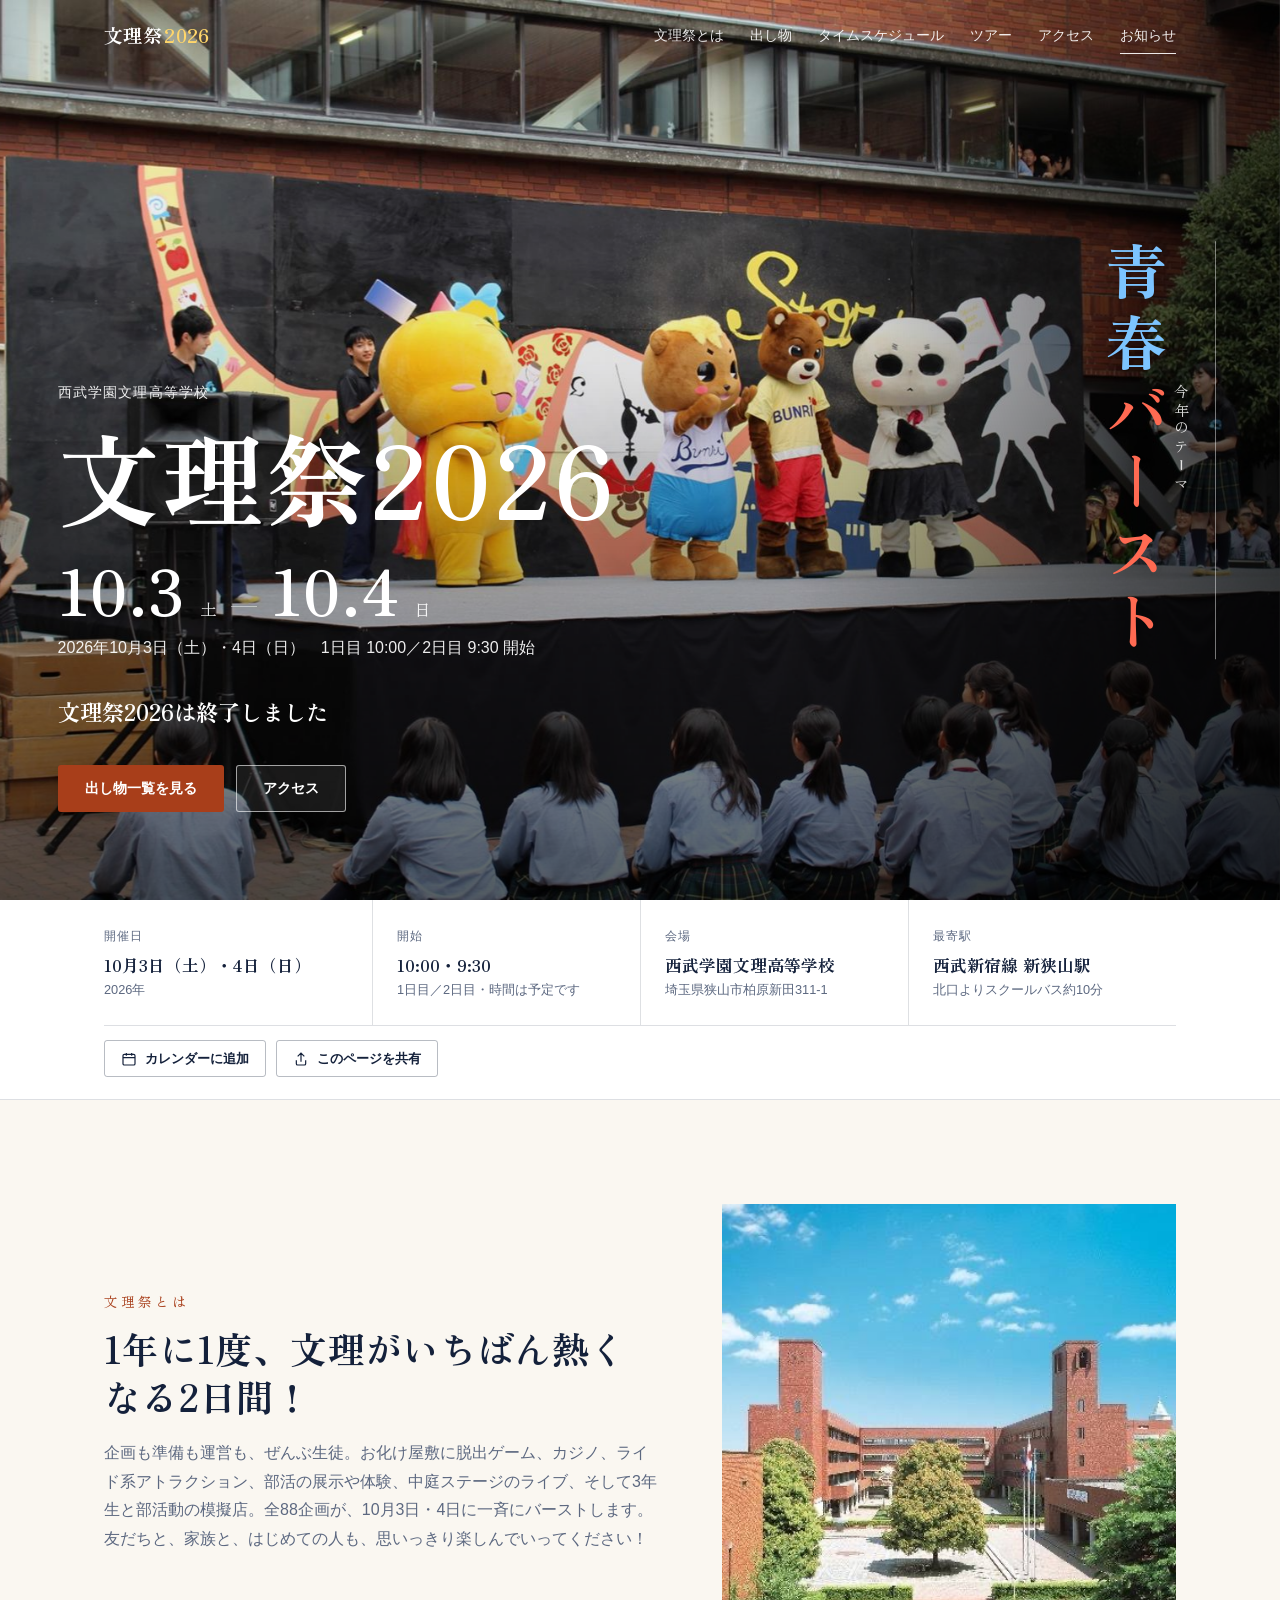
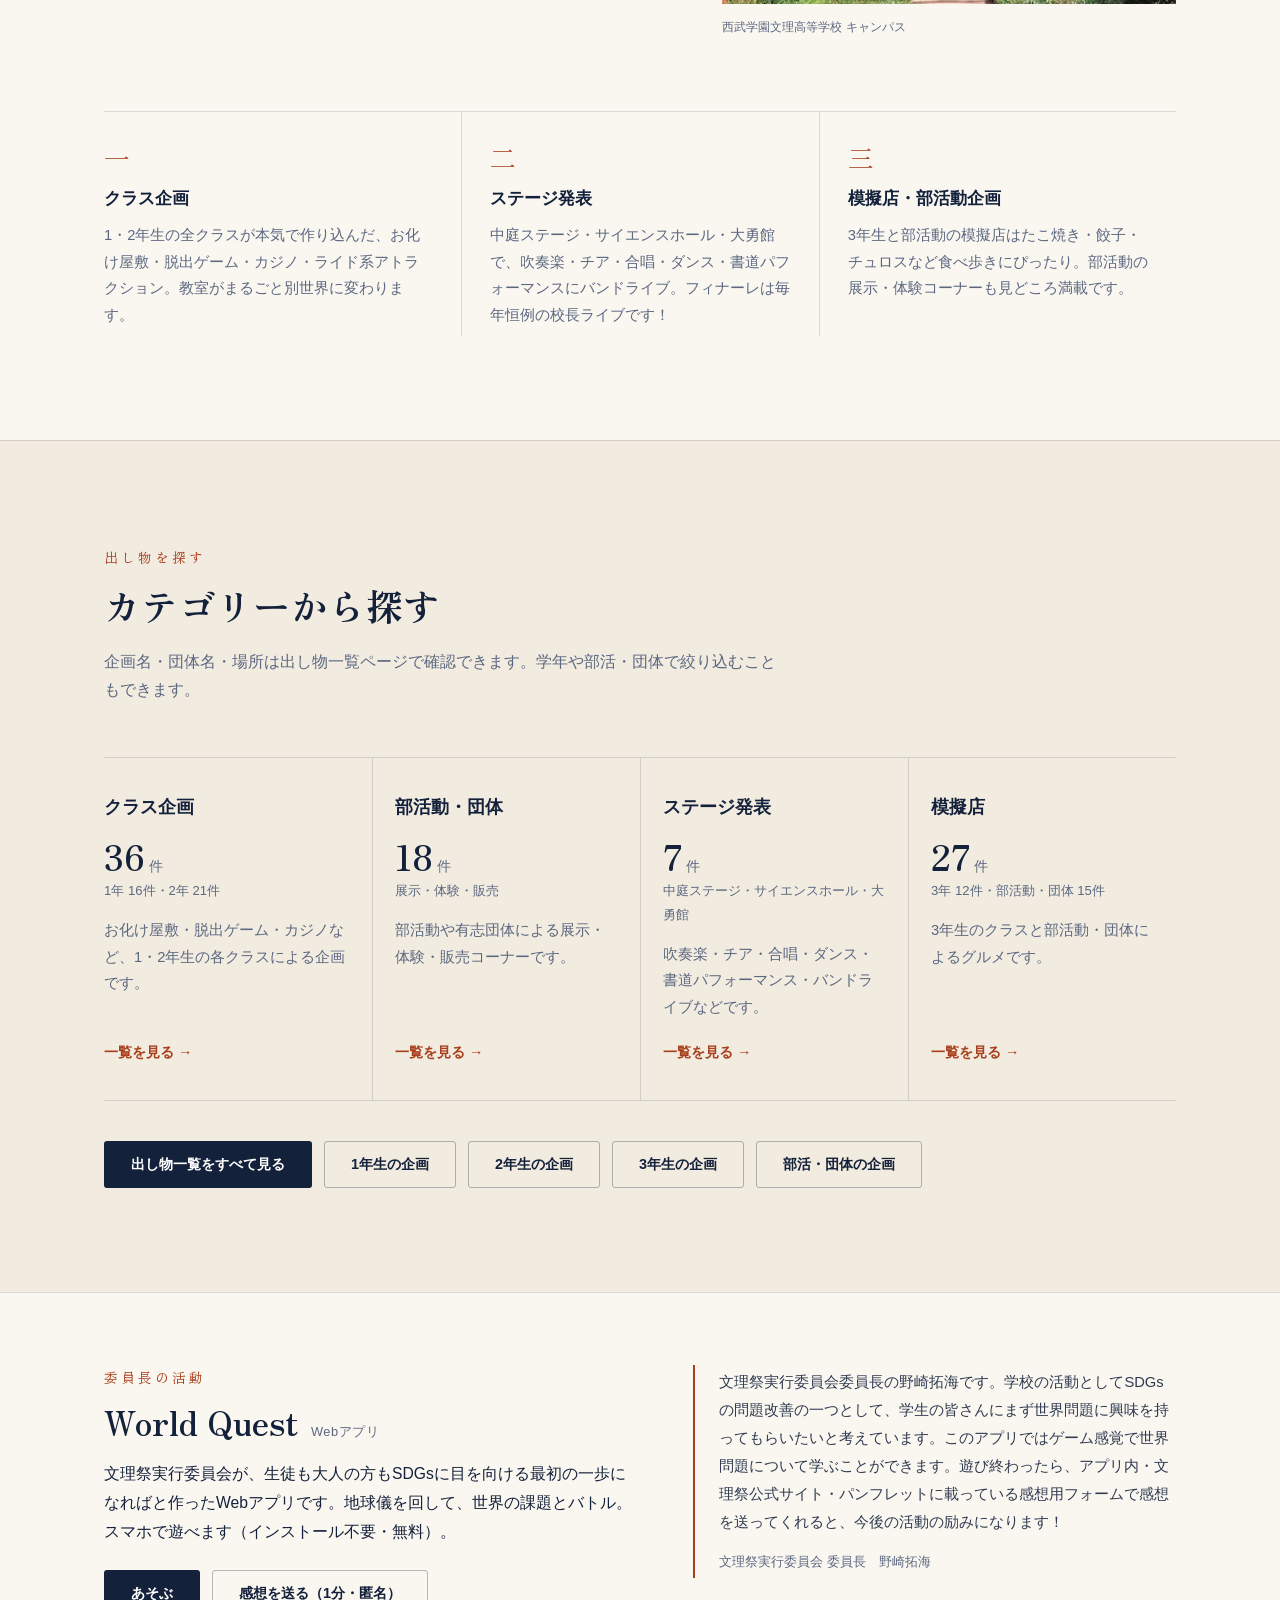
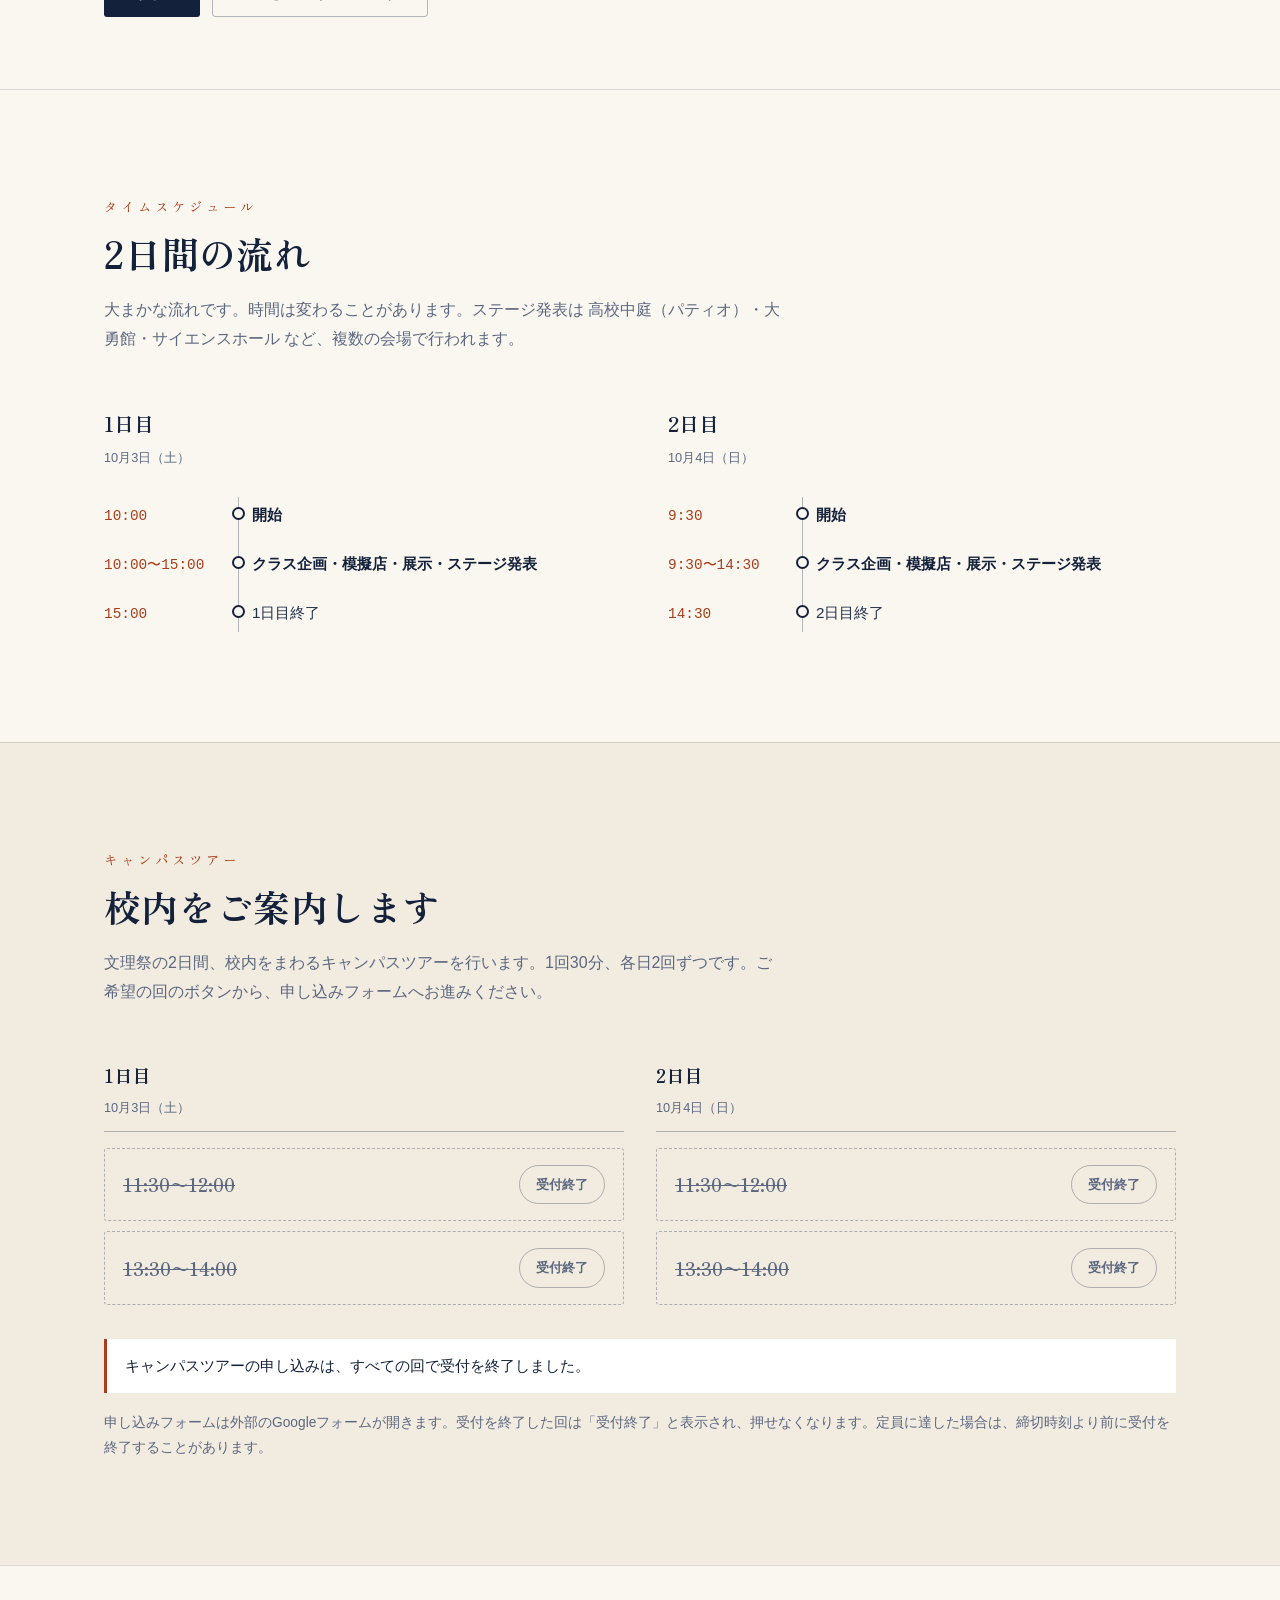
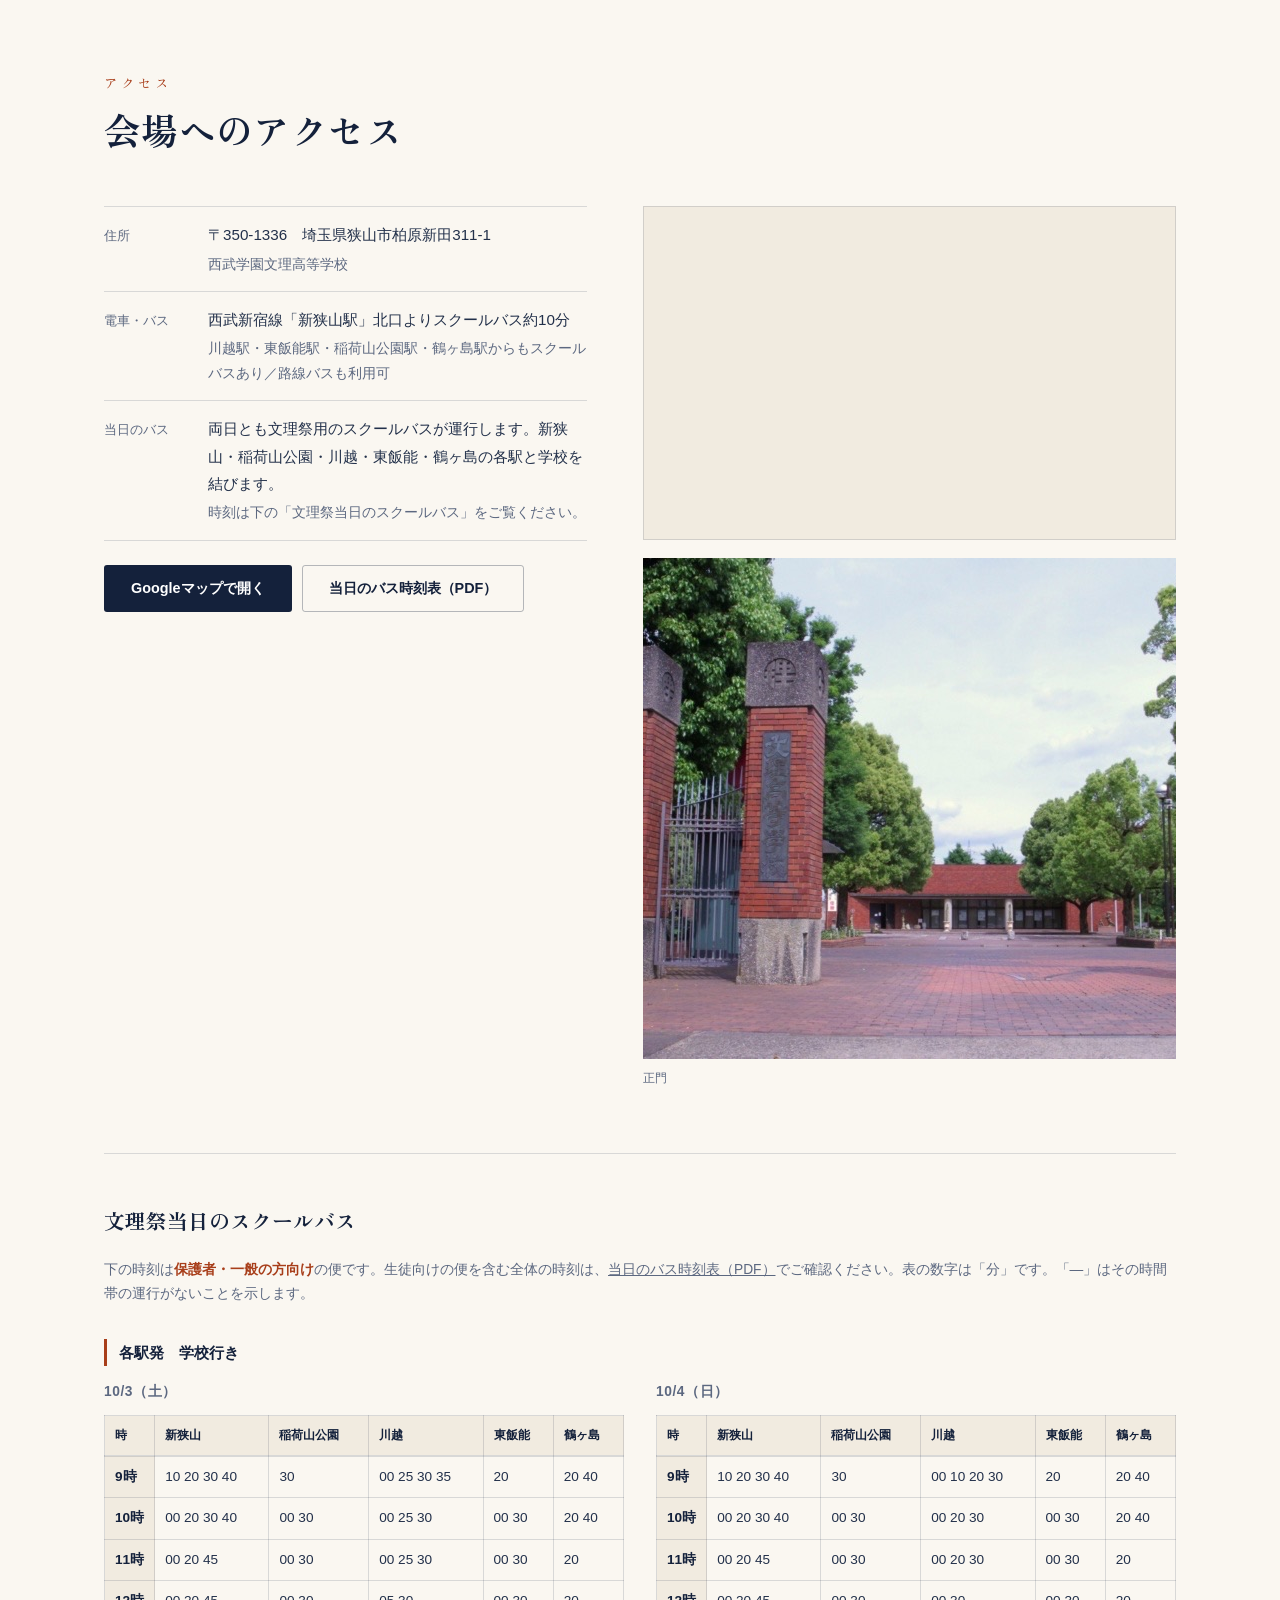
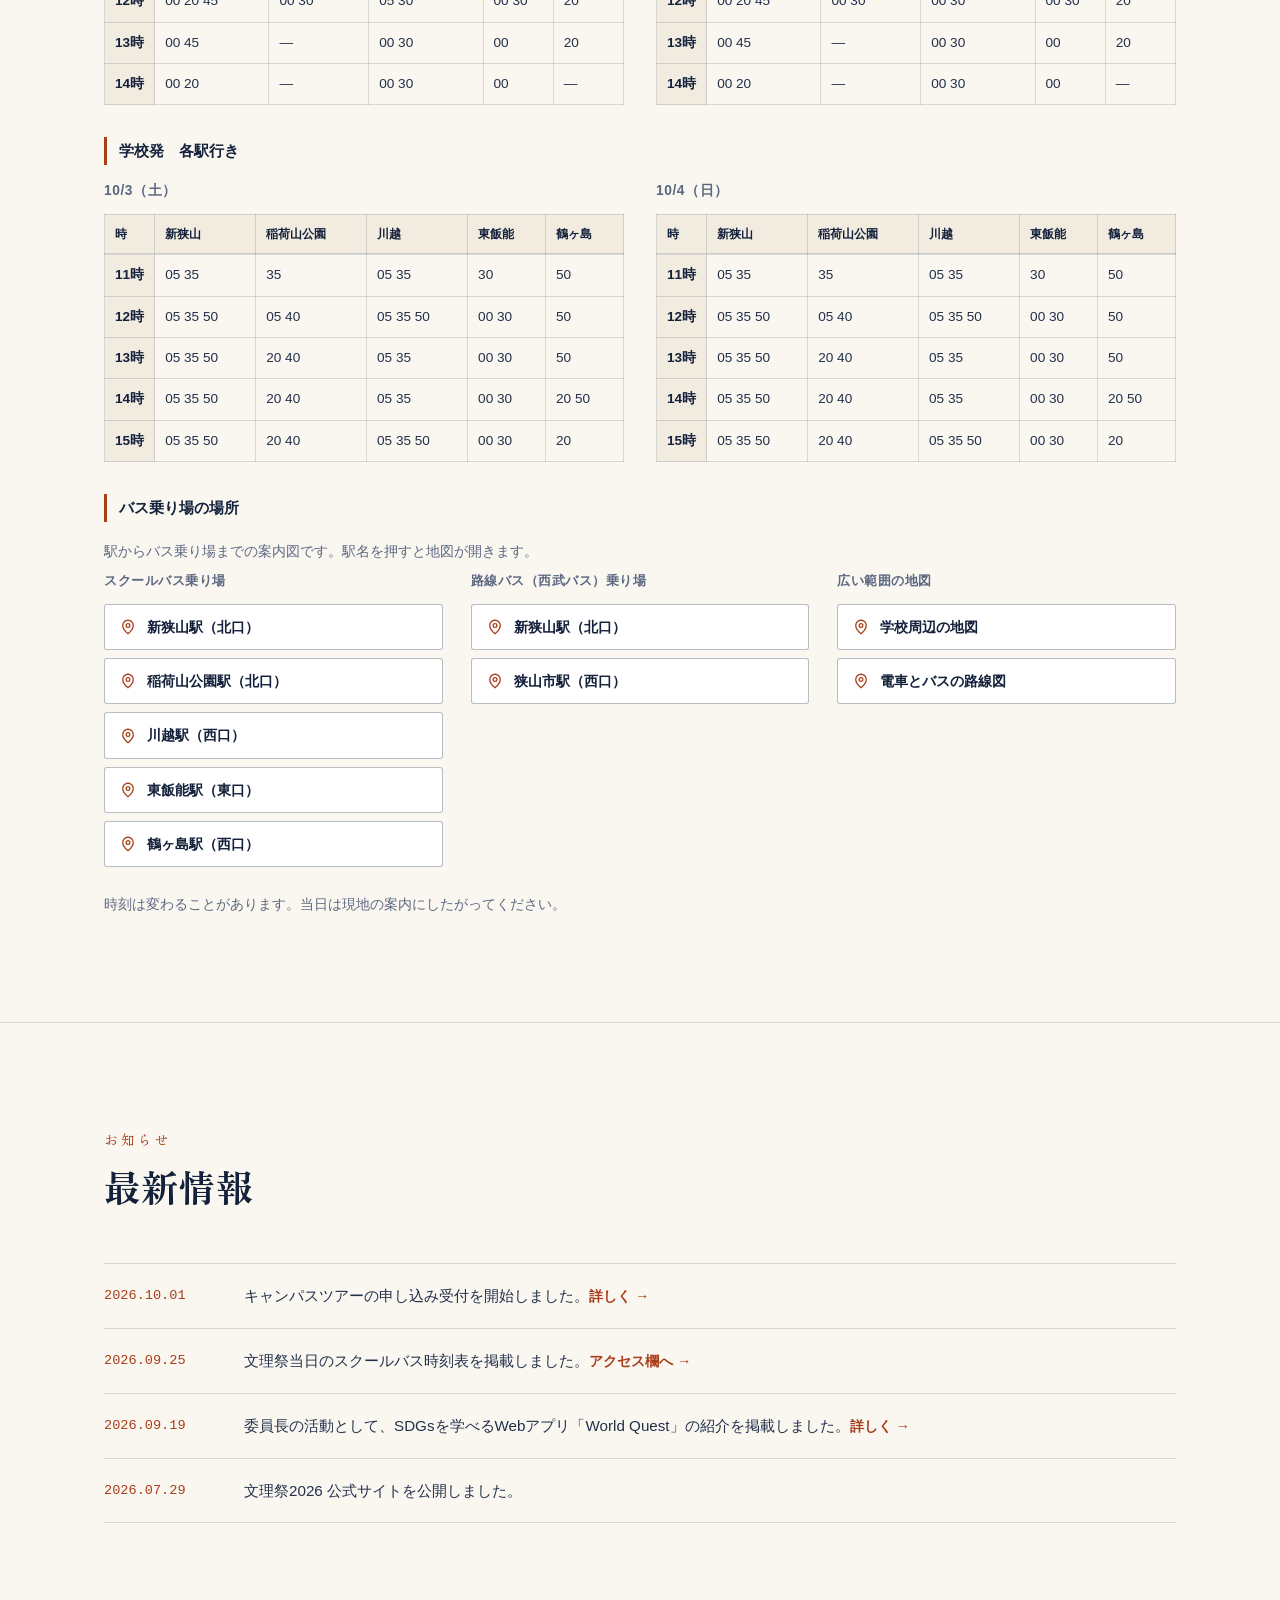
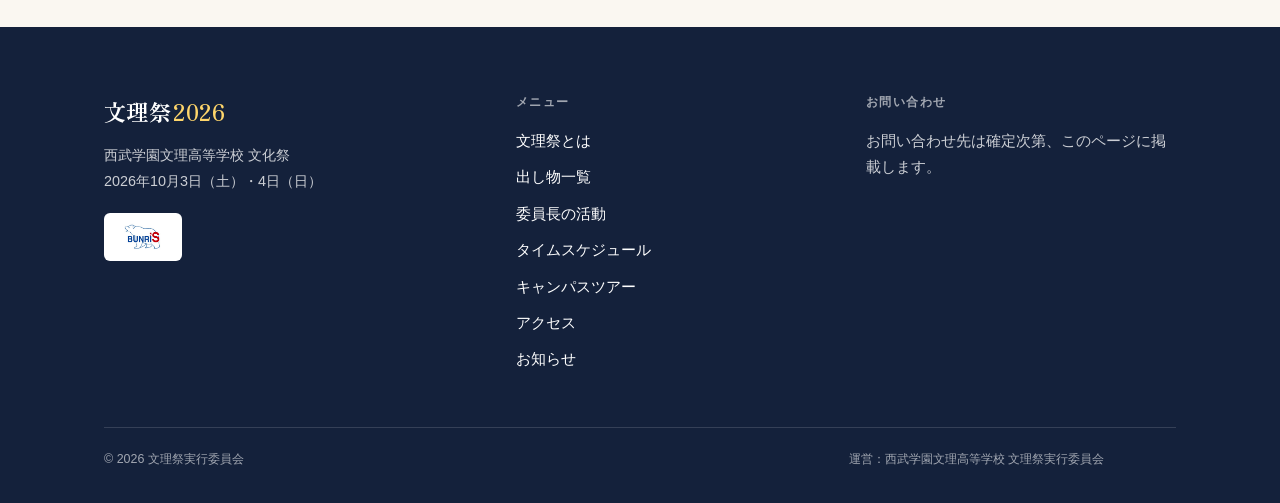
==== index.html @ 6144ab9e "キャンパスツアー：締切を過ぎた回を自動で受付終了にする - 各回に data-deadline（締切日時）を持たせ、過ぎたらリンクを無効化して   「受付終了」表示に切り替える。1分ごとに見直すのでペ" ====
<!DOCTYPE html>
<html lang="ja">
<head>
<meta charset="UTF-8">
<meta name="viewport" content="width=device-width, initial-scale=1.0">
<title>文理祭 2026 | 文理祭実行委員会</title>
<meta name="description" content="文理祭2026 公式サイト。開催日程・出し物・アクセス情報をご案内します。">
<link rel="canonical" href="https://bunrisai2026.github.io/">
<meta property="og:type" content="website">
<meta property="og:locale" content="ja_JP">
<meta property="og:site_name" content="文理祭2026">
<meta property="og:title" content="文理祭 2026 | 文理祭実行委員会">
<meta property="og:description" content="文理祭2026 公式サイト。開催日程・出し物・アクセス情報をご案内します。">
<meta property="og:url" content="https://bunrisai2026.github.io/">
<meta property="og:image" content="https://bunrisai2026.github.io/images/hero-courtyard.jpg">
<meta name="twitter:card" content="summary_large_image">
<meta name="twitter:title" content="文理祭 2026 | 文理祭実行委員会">
<meta name="twitter:description" content="文理祭2026 公式サイト。開催日程・出し物・アクセス情報をご案内します。">
<meta name="twitter:image" content="https://bunrisai2026.github.io/images/hero-courtyard.jpg">
<meta name="theme-color" content="#14213b">
<link rel="icon" type="image/png" href="images/favicon.png">
<script type="application/ld+json">
{
  "@context": "https://schema.org",
  "@type": "Event",
  "name": "文理祭2026",
  "startDate": "2026-10-03",
  "endDate": "2026-10-04",
  "eventAttendanceMode": "https://schema.org/OfflineEventAttendanceMode",
  "eventStatus": "https://schema.org/EventScheduled",
  "location": {
    "@type": "Place",
    "name": "西武学園文理高等学校",
    "address": {
      "@type": "PostalAddress",
      "streetAddress": "柏原新田311-1",
      "addressLocality": "狭山市",
      "addressRegion": "埼玉県",
      "postalCode": "350-1336",
      "addressCountry": "JP"
    }
  },
  "description": "生徒が主体となって企画・運営する、西武学園文理高等学校最大の学校行事。クラス企画・部活動の展示・ステージ発表・模擬店が2日間にわたって行われます。",
  "organizer": {
    "@type": "Organization",
    "name": "文理祭実行委員会",
    "url": "https://bunrisai2026.github.io/"
  },
  "image": "https://bunrisai2026.github.io/images/hero-courtyard.jpg",
  "url": "https://bunrisai2026.github.io/"
}
</script>
<link rel="preconnect" href="https://fonts.googleapis.com">
<link rel="preconnect" href="https://fonts.gstatic.com" crossorigin>
<link rel="stylesheet" href="https://fonts.googleapis.com/css2?family=Zen+Old+Mincho:wght@400;700;900&display=swap">
<link rel="stylesheet" href="css/style.css?v=19">
</head>
<body>

<a class="skip-link" href="#main-content">本文へ移動</a>

<!-- ================================================================
  編集ガイド
  ・日本語の文章部分だけを書き換えれば更新できます。タグ(< >で囲まれた
    部分)は消さないでください。
  ・"reveal" というclassはスクロールで現れる演出用なので、消さないでください。
  ・写真を差し替えるときは images/ に新しい画像を置き、src="images/○○.jpg"
    の部分をそのファイル名に書き換えてください。
  ・出し物の件数(承認済み○件)は、出し物一覧ページの件数から自動で
    集計されます。手で直す必要はありません。
================================================================= -->

<header class="site-header" id="siteHeader">
  <div class="container header-inner">
    <a class="logo" href="#top">文理祭<span>2026</span></a>
    <button class="nav-toggle" id="navToggle" aria-label="メニューを開く" aria-expanded="false" aria-controls="siteNav">
      <span></span><span></span><span></span>
    </button>
    <nav class="site-nav" id="siteNav" aria-label="メインメニュー">
      <a href="#about">文理祭とは</a>
      <a href="exhibits.html">出し物</a>
      <a href="#schedule">タイムスケジュール</a>
      <a href="#tour">ツアー</a>
      <a href="#access">アクセス</a>
      <a href="#news">お知らせ</a>
    </nav>
  </div>
</header>

<main id="main-content">

  <section class="hero" id="top">
    <img class="hero-photo" id="heroPhoto" src="images/hero-courtyard.jpg" alt="" width="1600" height="1067" fetchpriority="high">
    <div class="hero-overlay" aria-hidden="true"></div>
    <div class="container hero-inner">
      <div class="hero-content">
        <p class="hero-eyebrow">西武学園文理高等学校</p>
        <h1 class="hero-title">文理祭2026</h1>
        <p class="hero-date" aria-hidden="true">
          <span class="hero-date-num">10.3</span><span class="hero-date-dow">土</span>
          <span class="hero-date-sep">—</span>
          <span class="hero-date-num">10.4</span><span class="hero-date-dow">日</span>
        </p>
        <p class="hero-date-text">2026年10月3日（土）・4日（日）　1日目 10:00／2日目 9:30 開始</p>
        <p class="hero-theme-inline"><span class="hero-theme-label">今年のテーマ</span><strong><span class="theme-sei">青春</span><span class="theme-burst">バースト</span></strong></p>

        <div id="countdown" class="countdown" hidden>
          <p class="countdown-label" id="countdownLabel">文化祭まで</p>
          <div class="countdown-row" id="countdownRow">
            <div class="countdown-item">
              <span class="countdown-number" id="cdDays">--</span>
              <span class="countdown-unit">日</span>
            </div>
            <div class="countdown-item">
              <span class="countdown-number" id="cdHours">--</span>
              <span class="countdown-unit">時間</span>
            </div>
            <div class="countdown-item">
              <span class="countdown-number" id="cdMinutes">--</span>
              <span class="countdown-unit">分</span>
            </div>
            <div class="countdown-item">
              <span class="countdown-number" id="cdSeconds">--</span>
              <span class="countdown-unit">秒</span>
            </div>
          </div>
          <p class="countdown-state" id="countdownState" hidden></p>
        </div>

        <div class="hero-actions">
          <a href="exhibits.html" class="btn btn-primary">出し物一覧を見る</a>
          <a href="#access" class="btn btn-outline">アクセス</a>
        </div>
      </div>
    </div>
    <p class="hero-theme-vertical"><span class="hero-theme-label">今年のテーマ</span><strong><span class="theme-sei">青春</span><span class="theme-burst">バースト</span></strong></p>
  </section>

  <section class="info-strip" aria-label="開催概要">
    <div class="container">
      <div class="info-strip-inner">
        <div class="info-item">
          <span class="info-label">開催日</span>
          <span class="info-value">10月3日（土）・4日（日）<small>2026年</small></span>
        </div>
        <div class="info-item">
          <span class="info-label">開始</span>
          <span class="info-value">10:00・9:30<small>1日目／2日目・時間は予定です</small></span>
        </div>
        <div class="info-item">
          <span class="info-label">会場</span>
          <span class="info-value">西武学園文理高等学校<small>埼玉県狭山市柏原新田311-1</small></span>
        </div>
        <div class="info-item">
          <span class="info-label">最寄駅</span>
          <span class="info-value">西武新宿線 新狭山駅<small>北口よりスクールバス約10分</small></span>
        </div>
      </div>
      <div class="info-actions">
        <a class="btn btn-ghost btn-sm" href="files/bunrisai2026.ics" download="bunrisai2026.ics">
          <svg viewBox="0 0 24 24" fill="none" stroke="currentColor" stroke-width="1.8" aria-hidden="true"><rect x="3" y="5" width="18" height="16" rx="2"/><path d="M3 10h18M8 3v4M16 3v4"/></svg>
          カレンダーに追加
        </a>
        <button type="button" class="btn btn-ghost btn-sm" id="shareBtn">
          <svg viewBox="0 0 24 24" fill="none" stroke="currentColor" stroke-width="1.8" aria-hidden="true"><path d="M12 3v13M7 8l5-5 5 5M5 14v5a2 2 0 0 0 2 2h10a2 2 0 0 0 2-2v-5"/></svg>
          このページを共有
        </button>
      </div>
    </div>
  </section>

  <section class="section" id="about">
    <div class="container about-grid">
      <div class="about-text">
        <span class="section-kicker reveal">文理祭とは</span>
        <h2 class="section-title reveal">1年に1度、文理がいちばん熱くなる2日間！</h2>
        <p class="section-lead reveal">
          企画も準備も運営も、ぜんぶ生徒。お化け屋敷に脱出ゲーム、カジノ、ライド系アトラクション、部活の展示や体験、中庭ステージのライブ、そして3年生と部活動の模擬店。全<span id="aboutTotal">88</span>企画が、10月3日・4日に一斉にバーストします。友だちと、家族と、はじめての人も、思いっきり楽しんでいってください！
        </p>
      </div>
      <figure class="about-photo">
        <img src="images/about-campus.jpg" alt="西武学園文理高等学校 キャンパス" loading="lazy" width="400" height="400">
        <figcaption>西武学園文理高等学校 キャンパス</figcaption>
      </figure>
    </div>
    <div class="container">
      <div class="pillars">
        <div class="pillar reveal">
          <span class="pillar-index" aria-hidden="true">一</span>
          <h3>クラス企画</h3>
          <p>1・2年生の全クラスが本気で作り込んだ、お化け屋敷・脱出ゲーム・カジノ・ライド系アトラクション。教室がまるごと別世界に変わります。</p>
        </div>
        <div class="pillar reveal">
          <span class="pillar-index" aria-hidden="true">二</span>
          <h3>ステージ発表</h3>
          <p>中庭ステージ・サイエンスホール・大勇館で、吹奏楽・チア・合唱・ダンス・書道パフォーマンスにバンドライブ。フィナーレは毎年恒例の校長ライブです！</p>
        </div>
        <div class="pillar reveal">
          <span class="pillar-index" aria-hidden="true">三</span>
          <h3>模擬店・部活動企画</h3>
          <p>3年生と部活動の模擬店はたこ焼き・餃子・チュロスなど食べ歩きにぴったり。部活動の展示・体験コーナーも見どころ満載です。</p>
        </div>
      </div>
    </div>
  </section>

  <section class="section section--deep" id="find">
    <div class="container">
      <div class="section-head">
        <span class="section-kicker reveal">出し物を探す</span>
        <h2 class="section-title reveal">カテゴリーから探す</h2>
        <p class="section-lead reveal">企画名・団体名・場所は出し物一覧ページで確認できます。学年や部活・団体で絞り込むこともできます。</p>
      </div>
      <div class="categories">
        <div class="category reveal">
          <h3>クラス企画</h3>
          <p class="category-count"><span id="countClass">36</span><small>件</small></p>
          <p class="category-sub" id="countClassSub">1年 16件・2年 21件</p>
          <p class="category-desc">お化け屋敷・脱出ゲーム・カジノなど、1・2年生の各クラスによる企画です。</p>
          <a class="text-link" href="exhibits.html#class-entries">一覧を見る →</a>
        </div>
        <div class="category reveal">
          <h3>部活動・団体</h3>
          <p class="category-count"><span id="countClub">18</span><small>件</small></p>
          <p class="category-sub" id="countClubSub">展示・体験・販売</p>
          <p class="category-desc">部活動や有志団体による展示・体験・販売コーナーです。</p>
          <a class="text-link" href="exhibits.html#club-entries">一覧を見る →</a>
        </div>
        <div class="category reveal">
          <h3>ステージ発表</h3>
          <p class="category-count"><span id="countStage">7</span><small>件</small></p>
          <p class="category-sub" id="countStageSub">中庭ステージ・サイエンスホール・大勇館</p>
          <p class="category-desc">吹奏楽・チア・合唱・ダンス・書道パフォーマンス・バンドライブなどです。</p>
          <a class="text-link" href="exhibits.html#stage-entries">一覧を見る →</a>
        </div>
        <div class="category reveal">
          <h3>模擬店</h3>
          <p class="category-count"><span id="countBooth">27</span><small>件</small></p>
          <p class="category-sub" id="countBoothSub">3年 12件・部活動・団体 15件</p>
          <p class="category-desc">3年生のクラスと部活動・団体によるグルメです。</p>
          <a class="text-link" href="exhibits.html#booth-entries">一覧を見る →</a>
        </div>
      </div>
      <div class="find-cta reveal">
        <a class="btn btn-ink" href="exhibits.html">出し物一覧をすべて見る</a>
        <a class="btn btn-ghost" href="exhibits.html?grade=1">1年生の企画</a>
        <a class="btn btn-ghost" href="exhibits.html?grade=2">2年生の企画</a>
        <a class="btn btn-ghost" href="exhibits.html?grade=3">3年生の企画</a>
        <a class="btn btn-ghost" href="exhibits.html?grade=club">部活・団体の企画</a>
      </div>
    </div>
  </section>

  <section class="section section--compact" id="activity">
    <div class="container activity-grid">
      <div class="activity-main">
        <span class="section-kicker reveal">委員長の活動</span>
        <h2 class="activity-title reveal">World Quest<small>Webアプリ</small></h2>
        <p class="activity-lead reveal">
          文理祭実行委員会が、生徒も大人の方もSDGsに目を向ける最初の一歩になればと作ったWebアプリです。地球儀を回して、世界の課題とバトル。スマホで遊べます（インストール不要・無料）。
        </p>
        <div class="activity-actions reveal">
          <a class="btn btn-ink" href="https://worldquest-app.github.io/" target="_blank" rel="noopener">あそぶ</a>
          <a class="btn btn-ghost" href="https://docs.google.com/forms/d/e/1FAIpQLSdFlxF-jA8vOGnsKajq56FTeWlCX4yVw82H0gIlJLu6SwsFqw/viewform" target="_blank" rel="noopener">感想を送る（1分・匿名）</a>
        </div>
      </div>
      <blockquote class="activity-message reveal">
        <p>文理祭実行委員会委員長の野崎拓海です。学校の活動としてSDGsの問題改善の一つとして、学生の皆さんにまず世界問題に興味を持ってもらいたいと考えています。このアプリではゲーム感覚で世界問題について学ぶことができます。遊び終わったら、アプリ内・文理祭公式サイト・パンフレットに載っている感想用フォームで感想を送ってくれると、今後の活動の励みになります！</p>
        <footer>文理祭実行委員会 委員長　野崎拓海</footer>
      </blockquote>
    </div>
  </section>

  <section class="section" id="schedule">
    <div class="container">
      <div class="section-head">
        <span class="section-kicker reveal">タイムスケジュール</span>
        <h2 class="section-title reveal">2日間の流れ</h2>
        <p class="section-lead reveal">大まかな流れです。時間は変わることがあります。ステージ発表は 高校中庭（パティオ）・大勇館・サイエンスホール など、複数の会場で行われます。</p>
      </div>

      <div class="schedule-tabs" role="group" aria-label="表示する日を選ぶ">
        <button type="button" class="schedule-tab" data-day="1" aria-pressed="true" aria-controls="day1">1日目（10/3 土）</button>
        <button type="button" class="schedule-tab" data-day="2" aria-pressed="false" aria-controls="day2">2日目（10/4 日）</button>
      </div>

      <div class="schedule-cols">
        <div class="schedule-day reveal" id="day1" data-day="1">
          <h3>1日目<small>10月3日（土）</small></h3>
          <ol class="timeline">
            <li><span class="time">10:00</span><span class="dot" aria-hidden="true"></span><span class="event is-major">開始</span></li>
            <li><span class="time">10:00〜15:00</span><span class="dot" aria-hidden="true"></span><span class="event is-major">クラス企画・模擬店・展示・ステージ発表</span></li>
            <li><span class="time">15:00</span><span class="dot" aria-hidden="true"></span><span class="event">1日目終了</span></li>
          </ol>
        </div>
        <div class="schedule-day reveal" id="day2" data-day="2">
          <h3>2日目<small>10月4日（日）</small></h3>
          <ol class="timeline">
            <li><span class="time">9:30</span><span class="dot" aria-hidden="true"></span><span class="event is-major">開始</span></li>
            <li><span class="time">9:30〜14:30</span><span class="dot" aria-hidden="true"></span><span class="event is-major">クラス企画・模擬店・展示・ステージ発表</span></li>
            <li><span class="time">14:30</span><span class="dot" aria-hidden="true"></span><span class="event">2日目終了</span></li>
          </ol>
        </div>
      </div>
    </div>
  </section>

  <section class="section section--deep" id="tour">
    <div class="container">
      <div class="section-head">
        <span class="section-kicker reveal">キャンパスツアー</span>
        <h2 class="section-title reveal">校内をご案内します</h2>
        <p class="section-lead reveal">文理祭の2日間、校内をまわるキャンパスツアーを行います。1回30分、各日2回ずつです。ご希望の回のボタンから、申し込みフォームへお進みください。</p>
      </div>
      <div class="tour-grid">
        <div class="tour-day reveal">
          <h3 class="tour-day-title">1日目<small>10月3日（土）</small></h3>
          <a class="tour-slot" href="https://docs.google.com/forms/d/e/1FAIpQLSfPFDQ1qe4uthPYlAbtMJR4RJobtyQjt99rG8bR26SPZFDuww/viewform" data-deadline="2026-10-03T11:30:00+09:00" data-closed="false" target="_blank" rel="noopener">
            <span class="tour-time">11:30〜12:00</span>
            <span class="tour-cta">申し込む</span>
          </a>
          <a class="tour-slot" href="https://docs.google.com/forms/d/e/1FAIpQLSck2RSt9Uv3Mqva6LsW9Uy9XkKceHFXpOQ_Xo0ZAdKyG_p6Xg/viewform" data-deadline="2026-10-03T13:30:00+09:00" data-closed="false" target="_blank" rel="noopener">
            <span class="tour-time">13:30〜14:00</span>
            <span class="tour-cta">申し込む</span>
          </a>
        </div>
        <div class="tour-day reveal">
          <h3 class="tour-day-title">2日目<small>10月4日（日）</small></h3>
          <a class="tour-slot" href="https://docs.google.com/forms/d/e/1FAIpQLSeHAyhpSbZlyLY0j90y7KurM--eBh4hJk2Ga0UIkgz644POWg/viewform" data-deadline="2026-10-04T11:30:00+09:00" data-closed="false" target="_blank" rel="noopener">
            <span class="tour-time">11:30〜12:00</span>
            <span class="tour-cta">申し込む</span>
          </a>
          <a class="tour-slot" href="https://docs.google.com/forms/d/e/1FAIpQLSeFnM994q1_0CDzIMfDl14xt7Cxw22xYSw5ZYSMmxL3-fO9Pg/viewform" data-deadline="2026-10-04T13:30:00+09:00" data-closed="false" target="_blank" rel="noopener">
            <span class="tour-time">13:30〜14:00</span>
            <span class="tour-cta">申し込む</span>
          </a>
        </div>
      </div>
      <p class="tour-allclosed" id="tourAllClosed" hidden>キャンパスツアーの申し込みは、すべての回で受付を終了しました。</p>
      <p class="note">申し込みフォームは外部のGoogleフォームが開きます。受付を終了した回は「受付終了」と表示され、押せなくなります。定員に達した場合は、締切時刻より前に受付を終了することがあります。</p>
    </div>
  </section>

  <section class="section" id="access">
    <div class="container">
      <div class="section-head">
        <span class="section-kicker reveal">アクセス</span>
        <h2 class="section-title reveal">会場へのアクセス</h2>
      </div>
      <div class="access-grid">
        <div class="reveal">
          <ul class="access-list">
            <li><span class="k">住所</span><span class="v">〒350-1336　埼玉県狭山市柏原新田311-1<small>西武学園文理高等学校</small></span></li>
            <li><span class="k">電車・バス</span><span class="v">西武新宿線「新狭山駅」北口よりスクールバス約10分<small>川越駅・東飯能駅・稲荷山公園駅・鶴ヶ島駅からもスクールバスあり／路線バスも利用可</small></span></li>
            <li><span class="k">当日のバス</span><span class="v">両日とも文理祭用のスクールバスが運行します。新狭山・稲荷山公園・川越・東飯能・鶴ヶ島の各駅と学校を結びます。<small>時刻は下の「文理祭当日のスクールバス」をご覧ください。</small></span></li>
          </ul>
          <div class="access-actions">
            <a class="btn btn-ink" href="https://www.google.com/maps/search/?api=1&query=%E8%A5%BF%E6%AD%A6%E5%AD%A6%E5%9C%92%E6%96%87%E7%90%86%E9%AB%98%E7%AD%89%E5%AD%A6%E6%A0%A1" target="_blank" rel="noopener">Googleマップで開く</a>
            <a class="btn btn-ghost" id="busPdfLink" href="files/bus-bunrisai2026.pdf" target="_blank" rel="noopener">当日のバス時刻表（PDF）</a>
          </div>
        </div>
        <div>
          <iframe class="map-embed" src="https://www.google.com/maps?q=%E8%A5%BF%E6%AD%A6%E5%AD%A6%E5%9C%92%E6%96%87%E7%90%86%E9%AB%98%E7%AD%89%E5%AD%A6%E6%A0%A1&output=embed" title="西武学園文理高等学校の地図" loading="lazy" referrerpolicy="no-referrer-when-downgrade" allowfullscreen></iframe>
          <figure class="access-photo">
            <img src="images/access-gate.jpg" alt="西武学園文理高等学校 正門" loading="lazy" width="750" height="501">
            <figcaption>正門</figcaption>
          </figure>
        </div>
      </div>

      <div class="bus-block">
        <h3 class="bus-title">文理祭当日のスクールバス</h3>
        <p class="note">下の時刻は<strong>保護者・一般の方向け</strong>の便です。生徒向けの便を含む全体の時刻は、<a href="files/bus-bunrisai2026.pdf" target="_blank" rel="noopener">当日のバス時刻表（PDF）</a>でご確認ください。表の数字は「分」です。「—」はその時間帯の運行がないことを示します。</p>

        <h4 class="bus-dir">各駅発　学校行き</h4>
        <div class="bus-grid">
<p class="bus-scroll-hint">表は横にスクロールできます。</p>
<div class="bus-table-wrap">
  <h4 class="bus-day">10/3（土）</h4>
  <table class="bus-table">
    <caption class="visually-hidden">10/3（土） 学校行き</caption>
    <thead><tr><th scope="col">時</th><th scope="col">新狭山</th><th scope="col">稲荷山公園</th><th scope="col">川越</th><th scope="col">東飯能</th><th scope="col">鶴ヶ島</th></tr></thead>
    <tbody><tr><th scope="row">9時</th><td>10 20 30 40</td><td>30</td><td>00 25 30 35</td><td>20</td><td>20 40</td></tr><tr><th scope="row">10時</th><td>00 20 30 40</td><td>00 30</td><td>00 25 30</td><td>00 30</td><td>20 40</td></tr><tr><th scope="row">11時</th><td>00 20 45</td><td>00 30</td><td>00 25 30</td><td>00 30</td><td>20</td></tr><tr><th scope="row">12時</th><td>00 20 45</td><td>00 30</td><td>05 30</td><td>00 30</td><td>20</td></tr><tr><th scope="row">13時</th><td>00 45</td><td>—</td><td>00 30</td><td>00</td><td>20</td></tr><tr><th scope="row">14時</th><td>00 20</td><td>—</td><td>00 30</td><td>00</td><td>—</td></tr></tbody>
  </table>
</div>
<p class="bus-scroll-hint">表は横にスクロールできます。</p>
<div class="bus-table-wrap">
  <h4 class="bus-day">10/4（日）</h4>
  <table class="bus-table">
    <caption class="visually-hidden">10/4（日） 学校行き</caption>
    <thead><tr><th scope="col">時</th><th scope="col">新狭山</th><th scope="col">稲荷山公園</th><th scope="col">川越</th><th scope="col">東飯能</th><th scope="col">鶴ヶ島</th></tr></thead>
    <tbody><tr><th scope="row">9時</th><td>10 20 30 40</td><td>30</td><td>00 10 20 30</td><td>20</td><td>20 40</td></tr><tr><th scope="row">10時</th><td>00 20 30 40</td><td>00 30</td><td>00 20 30</td><td>00 30</td><td>20 40</td></tr><tr><th scope="row">11時</th><td>00 20 45</td><td>00 30</td><td>00 20 30</td><td>00 30</td><td>20</td></tr><tr><th scope="row">12時</th><td>00 20 45</td><td>00 30</td><td>00 30</td><td>00 30</td><td>20</td></tr><tr><th scope="row">13時</th><td>00 45</td><td>—</td><td>00 30</td><td>00</td><td>20</td></tr><tr><th scope="row">14時</th><td>00 20</td><td>—</td><td>00 30</td><td>00</td><td>—</td></tr></tbody>
  </table>
</div>
        </div>

        <h4 class="bus-dir">学校発　各駅行き</h4>
        <div class="bus-grid">
<p class="bus-scroll-hint">表は横にスクロールできます。</p>
<div class="bus-table-wrap">
  <h4 class="bus-day">10/3（土）</h4>
  <table class="bus-table">
    <caption class="visually-hidden">10/3（土） 各駅行き</caption>
    <thead><tr><th scope="col">時</th><th scope="col">新狭山</th><th scope="col">稲荷山公園</th><th scope="col">川越</th><th scope="col">東飯能</th><th scope="col">鶴ヶ島</th></tr></thead>
    <tbody><tr><th scope="row">11時</th><td>05 35</td><td>35</td><td>05 35</td><td>30</td><td>50</td></tr><tr><th scope="row">12時</th><td>05 35 50</td><td>05 40</td><td>05 35 50</td><td>00 30</td><td>50</td></tr><tr><th scope="row">13時</th><td>05 35 50</td><td>20 40</td><td>05 35</td><td>00 30</td><td>50</td></tr><tr><th scope="row">14時</th><td>05 35 50</td><td>20 40</td><td>05 35</td><td>00 30</td><td>20 50</td></tr><tr><th scope="row">15時</th><td>05 35 50</td><td>20 40</td><td>05 35 50</td><td>00 30</td><td>20</td></tr></tbody>
  </table>
</div>
<p class="bus-scroll-hint">表は横にスクロールできます。</p>
<div class="bus-table-wrap">
  <h4 class="bus-day">10/4（日）</h4>
  <table class="bus-table">
    <caption class="visually-hidden">10/4（日） 各駅行き</caption>
    <thead><tr><th scope="col">時</th><th scope="col">新狭山</th><th scope="col">稲荷山公園</th><th scope="col">川越</th><th scope="col">東飯能</th><th scope="col">鶴ヶ島</th></tr></thead>
    <tbody><tr><th scope="row">11時</th><td>05 35</td><td>35</td><td>05 35</td><td>30</td><td>50</td></tr><tr><th scope="row">12時</th><td>05 35 50</td><td>05 40</td><td>05 35 50</td><td>00 30</td><td>50</td></tr><tr><th scope="row">13時</th><td>05 35 50</td><td>20 40</td><td>05 35</td><td>00 30</td><td>50</td></tr><tr><th scope="row">14時</th><td>05 35 50</td><td>20 40</td><td>05 35</td><td>00 30</td><td>20 50</td></tr><tr><th scope="row">15時</th><td>05 35 50</td><td>20 40</td><td>05 35 50</td><td>00 30</td><td>20</td></tr></tbody>
  </table>
</div>
        </div>

        <h4 class="bus-dir">バス乗り場の場所</h4>
        <p class="note">駅からバス乗り場までの案内図です。駅名を押すと地図が開きます。</p>
        <div class="map-groups">
          <div class="map-group">
            <h5 class="map-group-title">スクールバス乗り場</h5>
            <a class="map-link" href="images/maps/bus-stop-shinsayama.png" target="_blank" rel="noopener" data-title="スクールバス乗り場　新狭山駅（北口）" data-desc="西武新宿線 新狭山駅 北口。駅から乗り場まで徒歩約5分・約200m。" data-w="1147" data-h="1079"><svg viewBox="0 0 24 24" fill="none" stroke="currentColor" stroke-width="1.7" aria-hidden="true"><path d="M12 21s7-5.7 7-11a7 7 0 1 0-14 0c0 5.3 7 11 7 11z"/><circle cx="12" cy="10" r="2.5"/></svg><span>新狭山駅（北口）</span></a>
            <a class="map-link" href="images/maps/bus-stop-inariyama.png" target="_blank" rel="noopener" data-title="スクールバス乗り場　稲荷山公園駅（北口）" data-desc="西武池袋線 稲荷山公園駅 北口。駅から乗り場まで徒歩約1分。" data-w="836" data-h="787"><svg viewBox="0 0 24 24" fill="none" stroke="currentColor" stroke-width="1.7" aria-hidden="true"><path d="M12 21s7-5.7 7-11a7 7 0 1 0-14 0c0 5.3 7 11 7 11z"/><circle cx="12" cy="10" r="2.5"/></svg><span>稲荷山公園駅（北口）</span></a>
            <a class="map-link" href="images/maps/bus-stop-kawagoe.png" target="_blank" rel="noopener" data-title="スクールバス乗り場　川越駅（西口）" data-desc="JR埼京線・川越線・東武東上線 川越駅 西口。駅から乗り場まで徒歩約3分・約200m。" data-w="838" data-h="788"><svg viewBox="0 0 24 24" fill="none" stroke="currentColor" stroke-width="1.7" aria-hidden="true"><path d="M12 21s7-5.7 7-11a7 7 0 1 0-14 0c0 5.3 7 11 7 11z"/><circle cx="12" cy="10" r="2.5"/></svg><span>川越駅（西口）</span></a>
            <a class="map-link" href="images/maps/bus-stop-higashihanno.png" target="_blank" rel="noopener" data-title="スクールバス乗り場　東飯能駅（東口）" data-desc="JR八高線・西武池袋線 東飯能駅 東口。駅から乗り場まで徒歩約1分。" data-w="1147" data-h="1077"><svg viewBox="0 0 24 24" fill="none" stroke="currentColor" stroke-width="1.7" aria-hidden="true"><path d="M12 21s7-5.7 7-11a7 7 0 1 0-14 0c0 5.3 7 11 7 11z"/><circle cx="12" cy="10" r="2.5"/></svg><span>東飯能駅（東口）</span></a>
            <a class="map-link" href="images/maps/bus-stop-tsurugashima.png" target="_blank" rel="noopener" data-title="スクールバス乗り場　鶴ヶ島駅（西口）" data-desc="東武東上線 鶴ヶ島駅 西口。停車位置は武蔵野銀行入口前。駅から徒歩約2分・約150m。" data-w="836" data-h="790"><svg viewBox="0 0 24 24" fill="none" stroke="currentColor" stroke-width="1.7" aria-hidden="true"><path d="M12 21s7-5.7 7-11a7 7 0 1 0-14 0c0 5.3 7 11 7 11z"/><circle cx="12" cy="10" r="2.5"/></svg><span>鶴ヶ島駅（西口）</span></a>
          </div>
          <div class="map-group">
            <h5 class="map-group-title">路線バス（西武バス）乗り場</h5>
            <a class="map-link" href="images/maps/bus-stop-route-shinsayama.png" target="_blank" rel="noopener" data-title="路線バス（西武バス）乗り場　新狭山駅（北口）" data-desc="西武新宿線 新狭山駅 北口。駅前すぐ、徒歩約1分。かすみ野行・西武柏原ニュータウン行・笠幡駅行に乗り、西武柏原ニュータウンで下車。" data-w="843" data-h="796"><svg viewBox="0 0 24 24" fill="none" stroke="currentColor" stroke-width="1.7" aria-hidden="true"><path d="M12 21s7-5.7 7-11a7 7 0 1 0-14 0c0 5.3 7 11 7 11z"/><circle cx="12" cy="10" r="2.5"/></svg><span>新狭山駅（北口）</span></a>
            <a class="map-link" href="images/maps/bus-stop-route-sayamashi.png" target="_blank" rel="noopener" data-title="路線バス（西武バス）乗り場　狭山市駅（西口）" data-desc="西武新宿線 狭山市駅 西口の1番乗り場。駅から徒歩約1分・約100m。西武柏原ニュータウン行に乗り、西武柏原ニュータウンで下車。" data-w="835" data-h="788"><svg viewBox="0 0 24 24" fill="none" stroke="currentColor" stroke-width="1.7" aria-hidden="true"><path d="M12 21s7-5.7 7-11a7 7 0 1 0-14 0c0 5.3 7 11 7 11z"/><circle cx="12" cy="10" r="2.5"/></svg><span>狭山市駅（西口）</span></a>
          </div>
          <div class="map-group">
            <h5 class="map-group-title">広い範囲の地図</h5>
            <a class="map-link" href="images/maps/area-map.png" target="_blank" rel="noopener" data-title="広い範囲の地図　学校周辺の地図" data-desc="西武学園文理中学・高等学校と、周辺の駅・道路の位置関係を示した地図。" data-w="549" data-h="506"><svg viewBox="0 0 24 24" fill="none" stroke="currentColor" stroke-width="1.7" aria-hidden="true"><path d="M12 21s7-5.7 7-11a7 7 0 1 0-14 0c0 5.3 7 11 7 11z"/><circle cx="12" cy="10" r="2.5"/></svg><span>学校周辺の地図</span></a>
            <a class="map-link" href="images/maps/access-map.png" target="_blank" rel="noopener" data-title="広い範囲の地図　電車とバスの路線図" data-desc="各駅から学校までのスクールバス・路線バスの所要時間を示した路線図。" data-w="1323" data-h="1078"><svg viewBox="0 0 24 24" fill="none" stroke="currentColor" stroke-width="1.7" aria-hidden="true"><path d="M12 21s7-5.7 7-11a7 7 0 1 0-14 0c0 5.3 7 11 7 11z"/><circle cx="12" cy="10" r="2.5"/></svg><span>電車とバスの路線図</span></a>
          </div>
        </div>
        <p class="note">時刻は変わることがあります。当日は現地の案内にしたがってください。</p>
      </div>
    </div>
  </section>

  <section class="section" id="news">
    <div class="container">
      <div class="section-head">
        <span class="section-kicker reveal">お知らせ</span>
        <h2 class="section-title reveal">最新情報</h2>
      </div>
      <ul class="news-list reveal">
        <li><time datetime="2026-10-01">2026.10.01</time><span>キャンパスツアーの申し込み受付を開始しました。<a class="text-link" href="#tour">詳しく →</a></span></li>
        <li><time datetime="2026-09-25">2026.09.25</time><span>文理祭当日のスクールバス時刻表を掲載しました。<a class="text-link" href="#access">アクセス欄へ →</a></span></li>
        <li><time datetime="2026-09-19">2026.09.19</time><span>委員長の活動として、SDGsを学べるWebアプリ「World Quest」の紹介を掲載しました。<a class="text-link" href="#activity">詳しく →</a></span></li>
        <li><time datetime="2026-07-29">2026.07.29</time><span>文理祭2026 公式サイトを公開しました。</span></li>
      </ul>
    </div>
  </section>

</main>

<button id="backToTop" class="back-to-top" aria-label="ページの先頭へ戻る">↑</button>

<footer class="site-footer">
  <div class="container">
    <div class="footer-grid">
      <div class="footer-brand">
        <a class="logo" href="#top">文理祭<span>2026</span></a>
        <p>西武学園文理高等学校 文化祭<br>2026年10月3日（土）・4日（日）</p>
        <div class="footer-mascot-wrap"><img class="footer-mascot" src="images/mascot-bunris.png" alt="BUNRI'S" loading="lazy" width="424" height="284"></div>
      </div>
      <div class="footer-col">
        <h3>メニュー</h3>
        <ul>
          <li><a href="#about">文理祭とは</a></li>
          <li><a href="exhibits.html">出し物一覧</a></li>
          <li><a href="#activity">委員長の活動</a></li>
          <li><a href="#schedule">タイムスケジュール</a></li>
          <li><a href="#tour">キャンパスツアー</a></li>
          <li><a href="#access">アクセス</a></li>
          <li><a href="#news">お知らせ</a></li>
        </ul>
      </div>
      <div class="footer-col">
        <h3>お問い合わせ</h3>
        <ul>
          <li>お問い合わせ先は確定次第、このページに掲載します。</li>
        </ul>
      </div>
    </div>
    <div class="footer-bottom">
      <span>&copy; <span id="year">2026</span> 文理祭実行委員会</span>
      <span>運営：西武学園文理高等学校 文理祭実行委員会</span>
    </div>
  </div>
</footer>


<dialog id="mapDialog" class="map-dialog" aria-labelledby="mapDialogTitle">
  <div class="map-dialog-head">
    <h2 class="map-dialog-title" id="mapDialogTitle"></h2>
    <button type="button" class="map-dialog-close" id="mapDialogClose" aria-label="地図を閉じる">✕</button>
  </div>
  <div class="map-dialog-body">
    <img id="mapDialogImg" src="[data-uri]" alt="">
  </div>
  <p class="map-dialog-foot"><a id="mapDialogOpen" href="#" target="_blank" rel="noopener">画像を別のタブで開く</a></p>
</dialog>

<div class="toast" id="toast" role="status" aria-live="polite"></div>

<script src="js/main.js?v=11"></script>
</body>
</html>
---- css/style.css ----
/* =====================================================================
   文理祭2026 公式サイト スタイル
   - 配色は :root の変数を変えるだけでサイト全体に反映されます
   - 大見出し: 明朝 (Zen Old Mincho) / 本文・案内・数字: ゴシック
   ===================================================================== */
:root {
  --bg: #faf7f1;
  --bg-deep: #f1ebe0;
  --paper: #ffffff;
  --ink: #14213b;
  --text: #22304a;
  --muted: #5c6880;
  --line: rgba(20, 33, 59, 0.14);
  --line-strong: rgba(20, 33, 59, 0.3);
  --accent: #a83e1a;
  --accent-ink: #8f3315;
  --sun: #ffd66b;
  --max-width: 1120px;
  --header-h: 72px;
  --ease: cubic-bezier(0.16, 1, 0.3, 1);
  --font-base: "Hiragino Sans", "Yu Gothic", "Noto Sans JP", -apple-system, BlinkMacSystemFont, sans-serif;
  --font-mono: ui-monospace, "SF Mono", "Cascadia Mono", "Roboto Mono", Menlo, Consolas, monospace;
  --font-mincho: "Zen Old Mincho", "Hiragino Mincho ProN", "Yu Mincho", serif;
}

* { box-sizing: border-box; }
/* JSが hidden を付けた要素は必ず隠す(display指定に負けないように) */
[hidden] { display: none !important; }
html { scroll-behavior: auto; -webkit-text-size-adjust: 100%; }

@media (prefers-reduced-motion: reduce) {
  * { animation-duration: 0.001ms !important; transition-duration: 0.001ms !important; scroll-behavior: auto !important; }
}

html, body { overflow-x: hidden; max-width: 100%; }

body {
  margin: 0;
  font-family: var(--font-base);
  color: var(--text);
  background: var(--bg);
  line-height: 1.8;
  font-feature-settings: "palt";
}

img { max-width: 100%; display: block; }
a { color: inherit; }
button { font-family: inherit; }
:focus-visible { outline: 2px solid var(--accent); outline-offset: 3px; }

.container { max-width: var(--max-width); margin: 0 auto; padding: 0 24px; }
.container--narrow { max-width: 760px; }

.skip-link {
  position: absolute; top: -56px; left: 12px; z-index: 100;
  background: var(--ink); color: #fff; padding: 10px 18px; border-radius: 3px;
  text-decoration: none; font-size: 0.85rem; font-weight: 700;
  transition: top 0.2s var(--ease);
}
.skip-link:focus { top: 12px; }

/* 固定ヘッダー分、ページ内リンクで移動した時に見出しが隠れないようにする */
section[id], [id].anchor-target { scroll-margin-top: calc(var(--header-h) + 16px); }

/* ---------- ヘッダー ----------
   ヒーロー写真の上では透明、スクロールでアイボリーに切り替わる。
   写真ヒーローの無いページでは最初から不透明(is-scrolled)。 */
.site-header {
  position: fixed; top: 0; left: 0; right: 0; z-index: 50;
  height: var(--header-h);
  display: flex; align-items: center;
  background: transparent;
  border-bottom: 1px solid transparent;
  transition: background 0.4s var(--ease), border-color 0.4s var(--ease);
}
.site-header.is-scrolled {
  background: rgba(250, 247, 241, 0.94);
  border-bottom-color: var(--line);
  backdrop-filter: blur(10px);
  -webkit-backdrop-filter: blur(10px);
}
.header-inner { width: 100%; display: flex; align-items: center; justify-content: space-between; gap: 16px; }

.logo {
  font-family: var(--font-mincho); font-weight: 700; font-size: 1.2rem;
  color: #fff; text-decoration: none; letter-spacing: 0.02em;
  display: inline-flex; align-items: baseline; gap: 2px;
  transition: color 0.4s var(--ease);
}
.logo span { color: var(--accent); }
.site-header:not(.is-scrolled) .logo span { color: var(--sun); }
.site-header.is-scrolled .logo { color: var(--ink); }

.site-nav { display: flex; align-items: center; gap: 26px; }
.site-nav a {
  position: relative; color: rgba(255, 255, 255, 0.9); text-decoration: none;
  font-size: 0.88rem; padding: 6px 0; transition: color 0.4s var(--ease);
}
.site-header.is-scrolled .site-nav a { color: var(--text); }
.site-nav a::after {
  content: ""; position: absolute; left: 0; right: 0; bottom: 0; height: 1px;
  background: currentColor; transform: scaleX(0); transform-origin: left;
  transition: transform 0.35s var(--ease);
}
.site-nav a:hover::after, .site-nav a.is-current::after, .site-nav a[aria-current="page"]::after { transform: scaleX(1); }
.site-header.is-scrolled .site-nav a.is-current, .site-header.is-scrolled .site-nav a[aria-current="page"] { color: var(--accent); }

.nav-toggle {
  display: none; flex-direction: column; gap: 5px;
  background: none; border: none; cursor: pointer; padding: 10px; margin-right: -10px;
}
.nav-toggle span { width: 22px; height: 2px; background: #fff; display: block; transition: background 0.4s var(--ease), transform 0.3s var(--ease), opacity 0.3s var(--ease); }
.site-header.is-scrolled .nav-toggle span { background: var(--text); }
.nav-toggle[aria-expanded="true"] span:nth-child(1) { transform: translateY(7px) rotate(45deg); }
.nav-toggle[aria-expanded="true"] span:nth-child(2) { opacity: 0; }
.nav-toggle[aria-expanded="true"] span:nth-child(3) { transform: translateY(-7px) rotate(-45deg); }

@media (max-width: 860px) {
  .nav-toggle { display: flex; }
  .site-nav {
    position: fixed; top: var(--header-h); left: 0; right: 0;
    background: var(--bg); flex-direction: column; align-items: stretch; gap: 0;
    max-height: 0; overflow: hidden; border-bottom: 1px solid transparent;
    transition: max-height 0.35s var(--ease), border-color 0.35s var(--ease);
  }
  .site-nav.open { max-height: 420px; border-bottom-color: var(--line); }
  .site-nav a { padding: 16px 24px; border-top: 1px solid var(--line); color: var(--text); font-size: 1rem; }
  .site-nav a::after { display: none; }
  .site-nav a.is-current, .site-nav a[aria-current="page"] { color: var(--accent); }
  .nav-toggle span { background: var(--text) !important; }
  .site-header:not(.is-scrolled) .nav-toggle span { background: #fff !important; }
  .site-header:not(.is-scrolled) .nav-toggle[aria-expanded="true"] span { background: var(--text) !important; }
  .site-header.menu-open { background: var(--bg); border-bottom-color: var(--line); }
  .site-header.menu-open .logo { color: var(--ink); }
  .site-header.menu-open .logo span { color: var(--accent); }
}

/* ---------- ヒーロー ----------
   写真は画面最上部(ヘッダーの裏)から。文字は左下、テーマは右端に縦組み。
   オーバーレイは文字の乗る下側だけを暗くする。 */
.hero {
  position: relative; min-height: 100vh; min-height: 100svh;
  display: flex; align-items: flex-end; overflow: hidden;
  padding: calc(var(--header-h) + 40px) 0 88px;
  color: #fff;
}
.hero-photo {
  position: absolute; inset: 0; width: 100%; height: 100%;
  object-fit: cover; object-position: center 30%; z-index: -2; will-change: transform;
}
.hero-overlay {
  position: absolute; inset: 0; z-index: -1;
  background:
    linear-gradient(270deg, rgba(0,0,0,0.66) 0%, rgba(0,0,0,0.42) 16%, rgba(0,0,0,0) 38%),
    linear-gradient(180deg, rgba(0,0,0,0) 0%, rgba(0,0,0,0.08) 40%, rgba(0,0,0,0.62) 100%);
}
.hero-inner { position: relative; z-index: 1; width: 100%; }
.hero-content { max-width: 760px; }
/* PCでは中央寄せの container から外れて画面左端付近に寄せ、文字も大きく */
@media (min-width: 901px) {
  .hero-inner { max-width: none; padding-left: clamp(32px, 4.5vw, 84px); }
}
.hero-eyebrow { margin: 0 0 14px; font-size: clamp(0.9rem, 1.1vw, 1.05rem); letter-spacing: 0.08em; opacity: 0.92; }
.hero-title {
  font-family: var(--font-mincho); font-weight: 700;
  font-size: clamp(2.8rem, 8vw, 6.4rem); line-height: 1.08;
  margin: 0 0 26px; letter-spacing: 0.02em; text-wrap: balance;
}
.hero-date { display: flex; align-items: baseline; flex-wrap: wrap; gap: 6px 14px; margin: 0 0 6px; font-family: var(--font-mincho); }
.hero-date-num { font-size: clamp(2rem, 5vw, 4rem); font-weight: 700; letter-spacing: 0.02em; line-height: 1; }
.hero-date-dow { font-size: clamp(0.95rem, 1.3vw, 1.25rem); opacity: 0.9; }
.hero-date-sep { font-size: clamp(1.4rem, 2vw, 2rem); opacity: 0.6; }
.hero-date-text { margin: 4px 0 0; font-size: clamp(0.95rem, 1.25vw, 1.2rem); opacity: 0.92; }

.hero-theme-vertical {
  position: absolute; z-index: 1;
  right: clamp(28px, 5vw, 88px); top: 50%;
  transform: translateY(-50%);
  writing-mode: vertical-rl; text-orientation: mixed; white-space: nowrap;
  font-family: var(--font-mincho); color: #fff; margin: 0;
  display: flex; flex-direction: column; align-items: center; gap: 0;
  padding-right: 22px; border-right: 1px solid rgba(255,255,255,0.45);
  animation: theme-in 1s var(--ease) 0.25s both;
}
.hero-theme-label { font-size: 0.9rem; letter-spacing: 0.32em; opacity: 0.85; margin-bottom: 22px; }
.hero-theme-vertical strong {
  color: #fff; font-weight: 700; line-height: 1;
  font-size: clamp(2.8rem, 4.8vw, 4.8rem); letter-spacing: 0.14em;
  text-shadow: 0 2px 18px rgba(0,0,0,0.45);
}
@keyframes theme-in {
  from { opacity: 0; transform: translateY(-50%) translateX(18px); }
  to   { opacity: 1; transform: translateY(-50%); }
}
.hero-theme-inline { display: none; margin: 16px 0 0; font-family: var(--font-mincho); }
.hero-theme-inline .hero-theme-label { display: block; font-size: 0.8rem; letter-spacing: 0.24em; opacity: 0.85; margin-bottom: 4px; font-family: var(--font-base); }
.hero-theme-inline strong { display: block; color: #fff; font-weight: 700; font-size: clamp(1.7rem, 7vw, 2.3rem); line-height: 1.2; letter-spacing: 0.06em; }
.theme-sei { color: #7cc4ff; }
.theme-burst { color: #ff6a52; }
.hero-theme-inline .theme-sei, .hero-theme-inline .theme-burst { text-shadow: 0 1px 10px rgba(0,0,0,0.5); }

/* カウントダウン: JSが状態(before/during/after)を切り替える */
.countdown { margin-top: 28px; }
.countdown-label { margin: 0 0 8px; font-size: 0.82rem; opacity: 0.85; letter-spacing: 0.04em; }
.countdown-row { display: flex; align-items: flex-end; gap: 0; }
.countdown-item { display: flex; flex-direction: column; align-items: center; padding: 0 clamp(12px, 2.4vw, 22px); border-left: 1px solid rgba(255,255,255,0.28); }
.countdown-item:first-child { padding-left: 0; border-left: none; }
.countdown-number { font-family: var(--font-mincho); font-size: clamp(1.8rem, 4.4vw, 2.7rem); font-weight: 700; line-height: 1; font-variant-numeric: tabular-nums; min-width: 1.4em; text-align: center; }
.countdown-unit { margin-top: 6px; font-size: 0.72rem; opacity: 0.82; }
.countdown-state { margin: 0; font-family: var(--font-mincho); font-size: 1.4rem; font-weight: 700; }
.countdown-state .badge-live { display: inline-block; margin-left: 10px; padding: 3px 10px; border: 1px solid var(--sun); color: var(--sun); font-family: var(--font-base); font-size: 0.75rem; font-weight: 700; letter-spacing: 0.08em; vertical-align: middle; }

.hero-actions { margin-top: 34px; display: flex; gap: 12px; flex-wrap: wrap; }


@media (max-width: 900px) {
  .hero-theme-vertical { display: none; }
  .hero-theme-inline { display: block; }
  .hero-overlay { background: linear-gradient(180deg, rgba(0,0,0,0) 0%, rgba(0,0,0,0.08) 40%, rgba(0,0,0,0.62) 100%); }
}

/* ---------- ボタン ---------- */
.btn {
  display: inline-flex; align-items: center; justify-content: center; gap: 8px;
  padding: 13px 26px; border-radius: 3px; text-decoration: none; cursor: pointer;
  font-weight: 700; font-size: 0.9rem; border: 1px solid transparent; line-height: 1.3;
  transition: transform 0.25s var(--ease), background 0.25s var(--ease), border-color 0.25s var(--ease), color 0.25s var(--ease);
}
.btn:hover { transform: translateY(-2px); }
.btn:active { transform: scale(0.98); }
.btn-primary { background: var(--accent); color: #fff; }
.btn-primary:hover { background: var(--accent-ink); }
.btn-outline { background: rgba(255,255,255,0.08); color: #fff; border-color: rgba(255,255,255,0.6); }
.btn-outline:hover { background: rgba(255,255,255,0.18); border-color: #fff; }
.btn-ink { background: var(--ink); color: #fff; }
.btn-ink:hover { background: #0c1830; }
.btn-ghost { background: transparent; color: var(--ink); border-color: var(--line-strong); }
.btn-ghost:hover { border-color: var(--ink); }
.btn-sm { padding: 9px 16px; font-size: 0.82rem; }
.btn svg { width: 16px; height: 16px; flex-shrink: 0; }

/* ---------- 開催概要ストリップ ---------- */
.info-strip { background: var(--paper); border-bottom: 1px solid var(--line); }
.info-strip-inner { display: grid; grid-template-columns: repeat(4, 1fr); }
.info-item { padding: 26px 24px 26px 0; }
.info-item + .info-item { border-left: 1px solid var(--line); padding-left: 24px; }
.info-label { display: block; font-size: 0.72rem; letter-spacing: 0.1em; color: var(--muted); margin-bottom: 6px; }
.info-value { display: block; font-family: var(--font-mincho); font-weight: 700; color: var(--ink); font-size: 1.05rem; line-height: 1.5; }
.info-value small { display: block; font-family: var(--font-base); font-weight: 400; font-size: 0.8rem; color: var(--muted); margin-top: 2px; }
.info-actions { display: flex; gap: 10px; flex-wrap: wrap; padding: 14px 0 22px; border-top: 1px solid var(--line); }
@media (max-width: 900px) {
  .info-strip-inner { grid-template-columns: 1fr 1fr; }
  .info-item { padding: 20px 20px 20px 0; }
  .info-item:nth-child(3) { border-left: none; padding-left: 0; }
  .info-item:nth-child(n+3) { border-top: 1px solid var(--line); }
}
@media (max-width: 520px) {
  .info-strip-inner { grid-template-columns: 1fr; }
  .info-item + .info-item { border-left: none; padding-left: 0; border-top: 1px solid var(--line); }
  .info-item { padding: 16px 0; }
}

/* ---------- 共通セクション ---------- */
.section { padding: 104px 0; }
.section + .section { border-top: 1px solid var(--line); }
.section--deep { background: var(--bg-deep); }
.section-head { max-width: 680px; margin: 0 0 52px; }

/* ---------- 委員長の活動（控えめな1項目） ---------- */
.section--compact { padding: 72px 0; }
.activity-grid { display: grid; grid-template-columns: 1.05fr 0.95fr; gap: 56px; align-items: start; }
.activity-grid > * { min-width: 0; }
.activity-title { font-family: var(--font-mincho); font-weight: 700; font-size: clamp(1.6rem, 3vw, 2.1rem); line-height: 1.25; color: var(--ink); margin: 0 0 16px; }
.activity-title small { font-family: var(--font-base); font-size: 0.8rem; font-weight: 400; color: var(--muted); margin-left: 12px; letter-spacing: 0.04em; }
.activity-lead { margin: 0 0 24px; color: var(--ink); opacity: 0.88; font-size: 0.98rem; line-height: 1.85; }
.activity-actions { display: flex; gap: 12px; flex-wrap: wrap; }
.activity-message { margin: 0; padding: 4px 0 4px 24px; border-left: 2px solid var(--accent); }
.activity-message p { margin: 0 0 14px; font-size: 0.92rem; line-height: 1.9; color: var(--ink); opacity: 0.88; }
.activity-message footer { font-size: 0.82rem; color: var(--muted); }
@media (max-width: 900px) { .section--compact { padding: 56px 0; } .activity-grid { grid-template-columns: 1fr; gap: 32px; } }
@media (max-width: 520px) { .activity-actions .btn { flex: 1 1 100%; text-align: center; } }
.section-head--center { margin-left: auto; margin-right: auto; text-align: center; }
.section-kicker { display: block; font-family: var(--font-mincho); font-size: 0.85rem; letter-spacing: 0.22em; color: var(--accent); margin-bottom: 12px; }
.section-title {
  font-family: var(--font-mincho); font-weight: 700;
  font-size: clamp(1.7rem, 3.4vw, 2.3rem); line-height: 1.3;
  margin: 0 0 18px; color: var(--ink); letter-spacing: 0.01em;
}
.section-lead { color: var(--muted); margin: 0; font-size: 1rem; }
.note { color: var(--muted); font-size: 0.86rem; margin: 18px 0 0; }
.note strong { color: var(--accent); font-weight: 700; }

/* ---------- 文理祭とは ---------- */
.about-grid { display: grid; grid-template-columns: 1.1fr 0.9fr; gap: 64px; align-items: center; }
.about-grid > * { min-width: 0; }
.about-photo { margin: 0; position: relative; }
.about-photo img { width: 100%; aspect-ratio: 4 / 3; object-fit: cover; position: relative; z-index: 1; }
.about-photo figcaption { margin-top: 12px; font-size: 0.78rem; color: var(--muted); }

.pillars { margin-top: 72px; display: grid; grid-template-columns: repeat(3, 1fr); gap: 0; border-top: 1px solid var(--line); }
.pillar { padding: 32px 28px 8px 0; }
.pillar + .pillar { border-left: 1px solid var(--line); padding-left: 28px; }
.pillar-index { display: block; font-family: var(--font-mincho); font-size: 1.6rem; color: var(--accent); line-height: 1; margin-bottom: 14px; }
.pillar h3 { margin: 0 0 8px; font-size: 1.08rem; color: var(--ink); }
.pillar p { margin: 0; color: var(--muted); font-size: 0.92rem; }

/* ---------- 出し物を探す ---------- */
.categories { display: grid; grid-template-columns: repeat(4, 1fr); gap: 0; border-top: 1px solid var(--line); border-bottom: 1px solid var(--line); }
.category { padding: 34px 22px 34px 0; display: flex; flex-direction: column; }
.category + .category { border-left: 1px solid var(--line); padding-left: 22px; }
.category h3 { margin: 0 0 14px; font-size: 1.1rem; color: var(--ink); }
.category-count { font-family: var(--font-mincho); font-size: 2.2rem; font-weight: 700; color: var(--ink); line-height: 1; margin: 0 0 6px; }
.category-count small { font-family: var(--font-base); font-size: 0.85rem; font-weight: 400; color: var(--muted); margin-left: 4px; }
.category-count.is-pending { font-size: 1.3rem; color: var(--muted); }
.category-sub { margin: 0 0 14px; font-size: 0.82rem; color: var(--muted); }
.category p.category-desc { margin: 0 0 20px; font-size: 0.92rem; color: var(--muted); flex: 1; }
.text-link { color: var(--accent); font-weight: 700; text-decoration: none; font-size: 0.9rem; }
.text-link:hover { text-decoration: underline; }
.find-cta { margin-top: 40px; display: flex; gap: 12px; flex-wrap: wrap; align-items: center; }

/* ---------- タイムスケジュール(タイムライン) ---------- */
.schedule-tabs { display: none; gap: 8px; margin-bottom: 24px; }
.schedule-tab { flex: 1; padding: 12px; border: 1px solid var(--line-strong); background: transparent; color: var(--ink); font-weight: 700; border-radius: 3px; cursor: pointer; }
.schedule-tab[aria-pressed="true"] { background: var(--ink); color: #fff; border-color: var(--ink); }
.schedule-cols { display: grid; grid-template-columns: 1fr 1fr; gap: 56px; }
.schedule-day h3 { margin: 0 0 22px; font-family: var(--font-mincho); font-size: 1.25rem; color: var(--ink); }
.schedule-day h3 small { display: block; font-family: var(--font-base); font-size: 0.8rem; color: var(--muted); font-weight: 400; margin-top: 4px; }
.timeline { list-style: none; margin: 0; padding: 0; position: relative; }
.timeline::before { content: ""; position: absolute; left: 134px; top: 6px; bottom: 6px; width: 1px; background: var(--line-strong); }
.timeline li { display: grid; grid-template-columns: 116px 32px 1fr; align-items: baseline; padding: 10px 0; }
.timeline .time { font-family: var(--font-mono); font-size: 0.9rem; color: var(--accent); font-variant-numeric: tabular-nums; }
.timeline .dot { position: relative; height: 100%; }
.timeline .dot::before { content: ""; position: absolute; left: 12px; top: 0.4em; width: 9px; height: 9px; border-radius: 50%; background: var(--bg); border: 2px solid var(--ink); }
.timeline .event { color: var(--text); font-size: 0.95rem; }
.timeline .event.is-major { font-weight: 700; color: var(--ink); }
@media (max-width: 900px) {
  .schedule-tabs { display: flex; }
  .schedule-cols { grid-template-columns: 1fr; gap: 0; }
  .schedule-day[hidden] { display: none; }
  .schedule-day h3 { margin-bottom: 16px; }
}

/* ---------- アクセス ---------- */
.access-grid { display: grid; grid-template-columns: 0.95fr 1.05fr; gap: 56px; align-items: start; }
.access-grid > * { min-width: 0; }
.access-list { list-style: none; margin: 0 0 24px; padding: 0; border-top: 1px solid var(--line); }
.access-list li { display: grid; grid-template-columns: 88px 1fr; gap: 16px; padding: 14px 0; border-bottom: 1px solid var(--line); font-size: 0.95rem; }
.access-list dt, .access-list .k { color: var(--muted); font-size: 0.82rem; padding-top: 3px; }
.access-list .v { color: var(--text); }
.access-list .v small { display: block; color: var(--muted); font-size: 0.85rem; margin-top: 4px; }
.access-actions { display: flex; gap: 10px; flex-wrap: wrap; }
.map-embed { width: 100%; aspect-ratio: 16 / 10; border: 1px solid var(--line); background: var(--bg-deep); display: block; }
.access-photo { margin: 18px 0 0; }
.access-photo img { width: 100%; aspect-ratio: 3 / 2; object-fit: cover; }
.access-photo figcaption { margin-top: 8px; font-size: 0.78rem; color: var(--muted); }
@media (max-width: 900px) {
  .access-grid { grid-template-columns: 1fr; }
}

/* ---------- お知らせ ---------- */
.news-list { list-style: none; margin: 0; padding: 0; border-top: 1px solid var(--line); }
.news-list li { display: grid; grid-template-columns: 120px 1fr; gap: 20px; padding: 18px 0; border-bottom: 1px solid var(--line); font-size: 0.95rem; }
.news-list time { color: var(--accent); font-family: var(--font-mono); font-size: 0.85rem; font-variant-numeric: tabular-nums; padding-top: 2px; }
@media (max-width: 520px) { .news-list li { grid-template-columns: 1fr; gap: 4px; } }

/* ---------- フッター ---------- */
.site-footer { background: var(--ink); color: rgba(255,255,255,0.78); padding: 64px 0 36px; }
.footer-grid { display: grid; grid-template-columns: 1.2fr 1fr 1fr; gap: 40px; align-items: start; }
.footer-brand .logo { color: #fff; font-size: 1.4rem; }
.footer-brand .logo span { color: var(--sun); }
.footer-brand p { margin: 12px 0 0; font-size: 0.9rem; }
.footer-mascot-wrap { display: inline-block; background: #fff; border-radius: 6px; padding: 6px 12px; margin-top: 18px; }
.footer-mascot { height: 36px; width: auto; }
.footer-col h3 { margin: 0 0 14px; font-size: 0.78rem; letter-spacing: 0.12em; color: rgba(255,255,255,0.6); font-weight: 700; }
.footer-col ul { list-style: none; margin: 0; padding: 0; }
.footer-col li { margin: 0 0 10px; font-size: 0.92rem; }
.footer-col a { color: #fff; text-decoration: none; }
.footer-col a:hover { text-decoration: underline; }
.footer-bottom { margin-top: 44px; padding: 20px 72px 0 0; border-top: 1px solid rgba(255,255,255,0.14); display: flex; justify-content: space-between; gap: 12px; flex-wrap: wrap; font-size: 0.78rem; color: rgba(255,255,255,0.6); }
@media (max-width: 800px) { .footer-grid { grid-template-columns: 1fr; gap: 28px; } }

/* ---------- 出し物一覧ページ ---------- */
.page-head { padding: calc(var(--header-h) + 64px) 0 40px; background: var(--bg-deep); border-bottom: 1px solid var(--line); }
.page-title { font-family: var(--font-mincho); font-weight: 700; font-size: clamp(2.1rem, 4.6vw, 3rem); margin: 0 0 14px; color: var(--ink); line-height: 1.2; }
.page-lead { color: var(--muted); margin: 0; max-width: 640px; }

.subnav { position: sticky; top: var(--header-h); z-index: 40; background: rgba(250,247,241,0.96); backdrop-filter: blur(8px); -webkit-backdrop-filter: blur(8px); border-bottom: 1px solid var(--line); }
.subnav-inner { display: flex; gap: 4px; overflow-x: auto; scrollbar-width: none; }
.subnav-inner::-webkit-scrollbar { display: none; }
.subnav a { flex-shrink: 0; padding: 14px 16px; font-size: 0.88rem; color: var(--muted); text-decoration: none; border-bottom: 2px solid transparent; margin-bottom: -1px; }
.subnav a:hover, .subnav a.is-current { color: var(--ink); border-bottom-color: var(--accent); }

.toolbar { display: grid; grid-template-columns: 1fr auto; gap: 16px; align-items: center; margin: 0 0 28px; }
.search-box { position: relative; }
.search-box input {
  width: 100%; padding: 13px 16px 13px 42px; border: 1px solid var(--line-strong); border-radius: 3px;
  background: var(--paper); color: var(--text); font-size: 1rem; font-family: inherit;
}
.search-box input:focus { border-color: var(--ink); outline: none; box-shadow: 0 0 0 3px rgba(20,33,59,0.08); }
.search-box svg { position: absolute; left: 14px; top: 50%; transform: translateY(-50%); width: 18px; height: 18px; color: var(--muted); pointer-events: none; }
.filter-group { display: inline-flex; border: 1px solid var(--line-strong); border-radius: 3px; overflow: hidden; }
.filter-group label { position: relative; }
.filter-group input { position: absolute; opacity: 0; width: 1px; height: 1px; }
.filter-group span { display: block; padding: 12px 18px; font-size: 0.88rem; font-weight: 700; color: var(--ink); cursor: pointer; border-left: 1px solid var(--line-strong); }
.filter-group label:first-child span { border-left: none; }
.filter-group input:checked + span { background: var(--ink); color: #fff; }
.filter-group input:focus-visible + span { outline: 2px solid var(--accent); outline-offset: -2px; }
.result-count { margin: 0 0 18px; font-size: 0.88rem; color: var(--muted); }
.result-count strong { color: var(--ink); font-family: var(--font-mincho); font-size: 1.1rem; }
@media (max-width: 680px) {
  .toolbar { grid-template-columns: 1fr; }
  /* 5つのボタンを 3 + 2 の2段に */
  .filter-group { display: grid; grid-template-columns: repeat(3, 1fr); width: 100%; }
  .filter-group span { text-align: center; white-space: nowrap; padding: 12px 8px; font-size: 0.86rem; }
  .filter-group label:nth-child(4) span { border-left: none; border-top: 1px solid var(--line-strong); }
  .filter-group label:nth-child(5) { grid-column: 2 / -1; }
  .filter-group label:nth-child(5) span { border-top: 1px solid var(--line-strong); }
}

.exhibit-list { list-style: none; margin: 0; padding: 0; border-top: 1px solid var(--line); counter-reset: exhibit; }
.exhibit-row { display: grid; grid-template-columns: 48px 1fr auto; gap: 16px; align-items: start; padding: 18px 0; border-bottom: 1px solid var(--line); counter-increment: exhibit; }
.exhibit-row[hidden] { display: none; }
.exhibit-index { font-family: var(--font-mincho); font-size: 0.95rem; color: var(--muted); padding-top: 3px; }
.exhibit-index::before { content: counter(exhibit, decimal-leading-zero); }
.exhibit-row-main h3 { margin: 0 0 3px; font-size: 1.05rem; color: var(--ink); font-weight: 700; }
.exhibit-row-meta { margin: 0; font-size: 0.85rem; color: var(--muted); }
.exhibit-place { margin-left: 10px; padding-left: 10px; border-left: 1px solid var(--line-strong); }
.exhibit-desc { margin: 8px 0 0; font-size: 0.9rem; line-height: 1.7; color: var(--ink); opacity: 0.88; max-width: 62ch; }
.exhibit-row .chip--grade { margin-top: 2px; }
section[hidden] { display: none; }
.chip { display: inline-block; padding: 4px 10px; border: 1px solid var(--line-strong); border-radius: 999px; font-size: 0.78rem; color: var(--ink); white-space: nowrap; }
.chip--grade { border-color: transparent; background: var(--bg-deep); }
.exhibit-empty { padding: 40px 0; text-align: center; color: var(--muted); }
.exhibit-empty[hidden] { display: none; }
.pending-block { padding: 28px 0 0; color: var(--muted); }
.pending-label { display: inline-block; padding: 4px 12px; border: 1px solid var(--line-strong); border-radius: 999px; font-size: 0.8rem; color: var(--muted); margin-bottom: 12px; }
@media (max-width: 520px) { .exhibit-row { grid-template-columns: 36px 1fr; } .exhibit-row .chip--grade { grid-column: 2; justify-self: start; } }

@media (max-width: 1100px) and (min-width: 901px) { .categories { grid-template-columns: repeat(2, 1fr); } .category:nth-child(3) { border-left: none; padding-left: 0; } .category:nth-child(n+3) { border-top: 1px solid var(--line); } }

/* ページ内リンクで移動先にフォーカスを移したときの枠線（キーボード操作時のみ表示） */
[tabindex="-1"]:focus:not(:focus-visible) { outline: none; }
/* 絞り込みで0件になったカテゴリーのリンク */
.subnav a.is-empty { opacity: 0.4; }

/* ---------- 文理祭当日のスクールバス時刻表 ---------- */
.bus-block { margin-top: 64px; padding-top: 48px; border-top: 1px solid var(--line); }
.bus-title { font-family: var(--font-mincho); font-size: 1.3rem; color: var(--ink); margin: 0 0 14px; }
.bus-dir { font-size: 0.95rem; color: var(--ink); margin: 32px 0 14px; padding-left: 12px; border-left: 3px solid var(--accent); }
.bus-grid { display: grid; grid-template-columns: repeat(2, 1fr); gap: 32px; }
.bus-grid > * { min-width: 0; }
.bus-day { margin: 0 0 10px; font-size: 0.86rem; color: var(--muted); font-weight: 700; letter-spacing: 0.04em; }
.bus-table-wrap { overflow-x: auto; }
.bus-table { width: 100%; border-collapse: collapse; font-size: 0.85rem; font-variant-numeric: tabular-nums; }
.bus-table th, .bus-table td { border: 1px solid var(--line); padding: 8px 10px; text-align: left; white-space: nowrap; }
.bus-table thead th { background: var(--bg-deep); color: var(--ink); font-size: 0.78rem; font-weight: 700; }
.bus-table tbody th { background: var(--bg-deep); color: var(--ink); font-weight: 700; width: 1%; }
.bus-table td { color: var(--text); }
.visually-hidden { position: absolute; width: 1px; height: 1px; margin: -1px; padding: 0; overflow: hidden; clip: rect(0 0 0 0); white-space: nowrap; border: 0; }
@media (max-width: 900px) { .bus-grid { grid-template-columns: 1fr; gap: 28px; } .bus-block { margin-top: 48px; padding-top: 36px; } }
.bus-scroll-hint { display: none; margin: 0 0 8px; font-size: 0.78rem; color: var(--muted); }
@media (max-width: 680px) {
  .bus-table { font-size: 0.8rem; }
  .bus-table th, .bus-table td { padding: 6px 8px; }
  .bus-scroll-hint { display: block; }
}

/* ---------- キャンパスツアーの申し込み ---------- */
.tour-grid { display: grid; grid-template-columns: repeat(2, 1fr); gap: 32px; }
.tour-grid > * { min-width: 0; }
.tour-day-title {
  margin: 0 0 16px; font-family: var(--font-mincho); font-size: 1.15rem; color: var(--ink);
  padding-bottom: 12px; border-bottom: 1px solid var(--line-strong);
}
.tour-day-title small { display: block; font-family: var(--font-base); font-size: 0.8rem; color: var(--muted); font-weight: 400; margin-top: 4px; }
.tour-slot {
  display: flex; align-items: center; gap: 16px;
  padding: 16px 18px; margin-bottom: 10px;
  background: var(--paper); border: 1px solid var(--line-strong); border-radius: 3px;
  color: var(--ink); text-decoration: none;
  transition: border-color 0.2s var(--ease), transform 0.2s var(--ease);
}
.tour-slot:hover { border-color: var(--accent); transform: translateX(2px); }
.tour-slot:focus-visible { outline: 2px solid var(--accent); outline-offset: 2px; }
.tour-time { font-family: var(--font-mincho); font-size: 1.15rem; font-weight: 700; font-variant-numeric: tabular-nums; }
.tour-cta {
  margin-left: auto; flex-shrink: 0;
  padding: 7px 16px; border-radius: 999px;
  background: var(--ink); color: #fff; font-size: 0.82rem; font-weight: 700; white-space: nowrap;
}
.tour-slot:hover .tour-cta { background: var(--accent); }
/* 受付を終了した回 */
.tour-slot.is-closed { background: transparent; border-style: dashed; border-color: var(--line-strong); cursor: default; }
.tour-slot.is-closed:hover { border-color: var(--line-strong); transform: none; }
.tour-slot.is-closed .tour-time { color: var(--muted); text-decoration: line-through; text-decoration-thickness: 1px; }
.tour-slot.is-closed .tour-cta { background: transparent; color: var(--muted); border: 1px solid var(--line-strong); }
.tour-allclosed { margin: 24px 0 0; padding: 14px 18px; border-left: 3px solid var(--accent); background: var(--paper); font-size: 0.92rem; color: var(--ink); }
@media (max-width: 760px) { .tour-grid { grid-template-columns: 1fr; gap: 28px; } }
@media (max-width: 380px) { .tour-slot { padding: 14px; gap: 10px; } .tour-time { font-size: 1.02rem; } .tour-cta { padding: 7px 12px; } }

/* ---------- バス乗り場の案内図（押すと開く） ---------- */
.map-groups { display: grid; grid-template-columns: repeat(3, 1fr); gap: 28px; margin-top: 4px; }
.map-groups > * { min-width: 0; }
.map-group-title { margin: 0 0 12px; font-size: 0.82rem; color: var(--muted); font-weight: 700; letter-spacing: 0.04em; }
.map-link {
  display: flex; align-items: center; gap: 10px;
  padding: 12px 14px; margin-bottom: 8px;
  border: 1px solid var(--line-strong); border-radius: 3px;
  background: var(--paper); color: var(--ink); text-decoration: none;
  font-size: 0.9rem; font-weight: 700; line-height: 1.4;
  transition: border-color 0.2s var(--ease), background 0.2s var(--ease);
}
.map-link:hover { border-color: var(--accent); background: #fff; }
.map-link:focus-visible { outline: 2px solid var(--accent); outline-offset: 2px; }
.map-link svg { width: 18px; height: 18px; flex-shrink: 0; color: var(--accent); }
@media (max-width: 900px) { .map-groups { grid-template-columns: 1fr; gap: 22px; } }

.map-dialog {
  width: min(94vw, 900px); max-width: 94vw; max-height: 90vh;
  padding: 0; border: none; border-radius: 4px;
  background: var(--bg); color: var(--text);
  box-shadow: 0 24px 60px rgba(20, 33, 59, 0.3);
}
.map-dialog::backdrop { background: rgba(20, 33, 59, 0.6); }
.map-dialog-head { display: flex; align-items: center; gap: 16px; padding: 16px 20px; border-bottom: 1px solid var(--line); }
.map-dialog-title { margin: 0; font-size: 0.95rem; font-weight: 700; color: var(--ink); line-height: 1.5; }
.map-dialog-close {
  margin-left: auto; flex-shrink: 0; width: 36px; height: 36px;
  border: 1px solid var(--line-strong); border-radius: 3px;
  background: var(--paper); color: var(--ink); font-size: 0.95rem; cursor: pointer; line-height: 1;
}
.map-dialog-close:hover { border-color: var(--ink); }
.map-dialog-body { padding: 16px 20px; overflow: auto; max-height: calc(90vh - 130px); background: var(--bg-deep); }
.map-dialog-body img { width: 100%; height: auto; background: #fff; }
.map-dialog-foot { margin: 0; padding: 12px 20px; border-top: 1px solid var(--line); font-size: 0.82rem; }
.map-dialog-foot a { color: var(--accent); font-weight: 700; }
@media (max-width: 680px) {
  .map-dialog-head { padding: 12px 14px; }
  .map-dialog-title { font-size: 0.85rem; }
  .map-dialog-body { padding: 12px 14px; }
}

/* ---------- 共有トースト ---------- */
.toast { position: fixed; left: 50%; bottom: 24px; transform: translate(-50%, 16px); z-index: 60; background: var(--ink); color: #fff; padding: 10px 18px; border-radius: 3px; font-size: 0.85rem; opacity: 0; pointer-events: none; transition: opacity 0.25s var(--ease), transform 0.25s var(--ease); }
.toast.is-visible { opacity: 1; transform: translate(-50%, 0); }

/* ---------- スクロール演出 ----------
   .reveal: 文字などがフェード＋わずかに浮き上がって現れる(12〜16px)。
   写真は消えるリスクを避けるため演出を付けない。 */
.reveal { transition: opacity 0.8s var(--ease), transform 0.8s var(--ease); }
.js-reveal .reveal { opacity: 0; transform: translateY(14px); }
.js-reveal .reveal.is-visible { opacity: 1; transform: none; }

/* ---------- 戻るボタン ---------- */
.back-to-top {
  position: fixed; right: 20px; bottom: 20px; z-index: 40;
  width: 46px; height: 46px; border-radius: 999px; border: none;
  background: var(--ink); color: #fff; font-size: 1.1rem; line-height: 1; cursor: pointer;
  display: flex; align-items: center; justify-content: center;
  opacity: 0; transform: translateY(12px); pointer-events: none;
  transition: opacity 0.25s var(--ease), transform 0.25s var(--ease), background 0.25s var(--ease);
  box-shadow: 0 6px 18px rgba(20, 33, 59, 0.28);
}
.back-to-top.is-visible { opacity: 1; transform: none; pointer-events: auto; }
.back-to-top:hover { background: var(--accent); }

/* ---------- レスポンシブ(共通) ---------- */
@media (max-width: 900px) {
  .about-grid { grid-template-columns: 1fr; gap: 40px; }
  .about-photo { order: -1; }
  .pillars { grid-template-columns: 1fr; margin-top: 48px; }
  .pillar { padding: 24px 0 8px; }
  .pillar + .pillar { border-left: none; padding-left: 0; border-top: 1px solid var(--line); }
  .categories { grid-template-columns: 1fr; }
  .categories .category { padding-right: 0; }
  .category + .category { border-left: none; padding-left: 0; border-top: 1px solid var(--line); }
}
@media (max-width: 600px) {
  .section { padding: 64px 0; }
  .section-head { margin-bottom: 36px; }
  .hero { padding-bottom: 56px; }
  .hero-content { max-width: 100%; }
  .hero-actions .btn { flex: 1 1 auto; }
  .countdown-item { padding: 0 12px; }
  .back-to-top { right: 14px; bottom: 14px; width: 42px; height: 42px; }
  .timeline::before { left: 118px; }
  .timeline li { grid-template-columns: 100px 32px 1fr; }
}

/* ---------- 印刷 ---------- */
@media print {
  .site-header, .nav-toggle, .back-to-top, .hero-actions, .info-actions, .toolbar, .subnav, .toast { display: none !important; }
  .hero { min-height: auto; color: var(--ink); padding: 24px 0; }
  .hero-photo, .hero-overlay { display: none; }
  .hero-theme-vertical { display: none; }
  .hero-theme-inline { display: block; }
  .section { padding: 24px 0; }
  a[href^="http"]::after { content: " (" attr(href) ")"; font-size: 0.75em; color: var(--muted); }
}
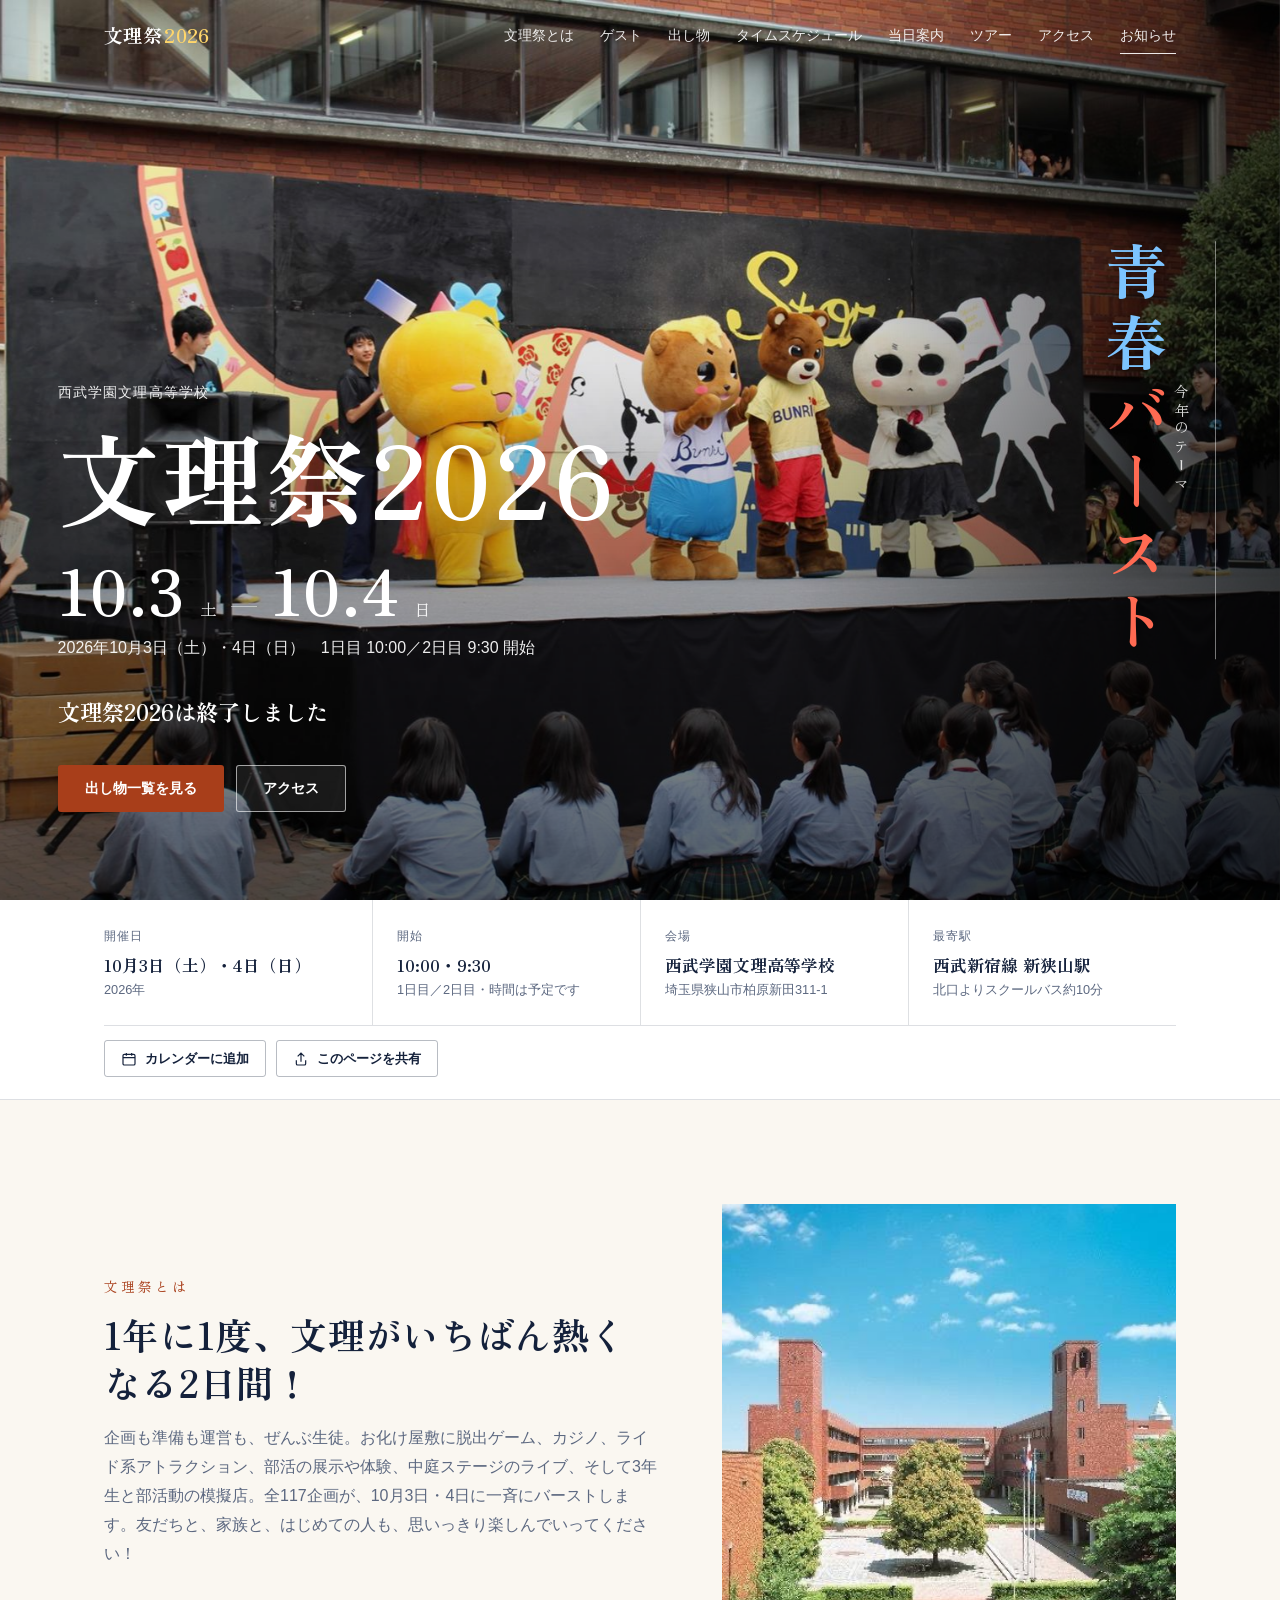
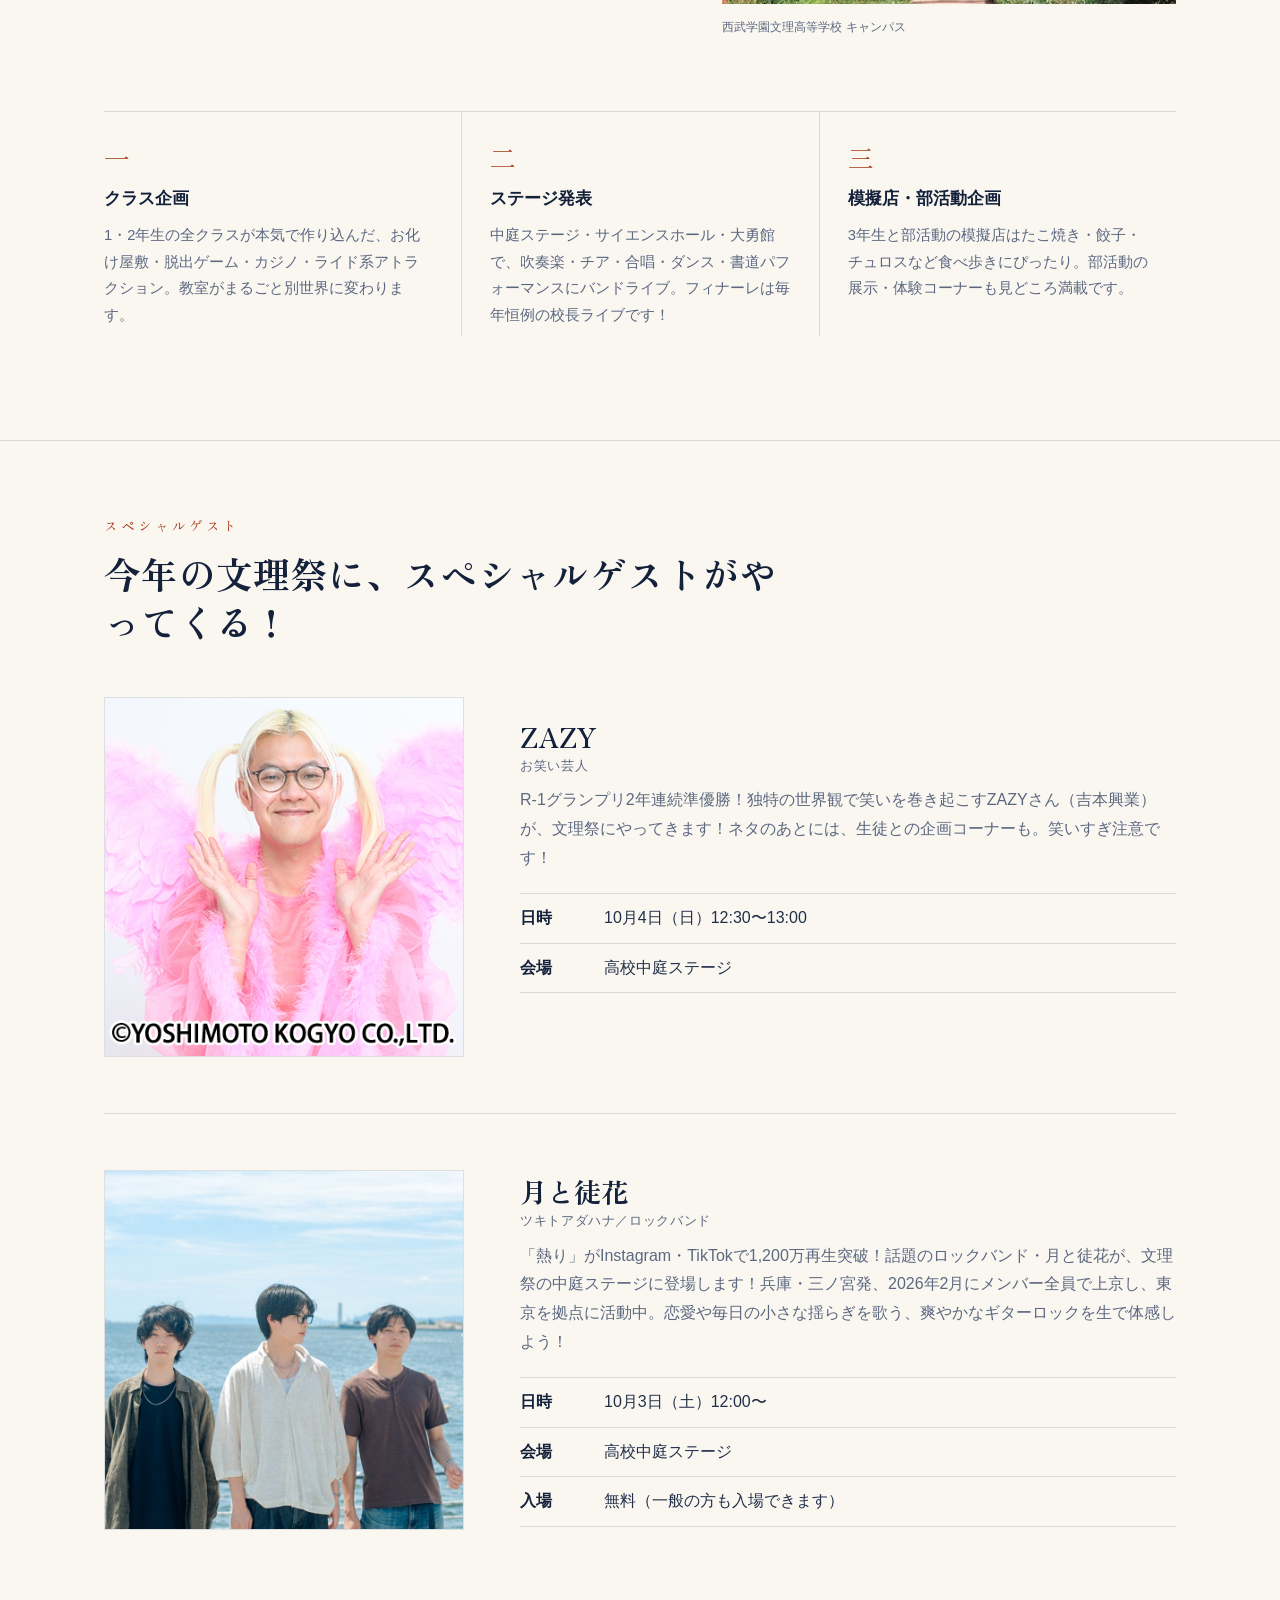
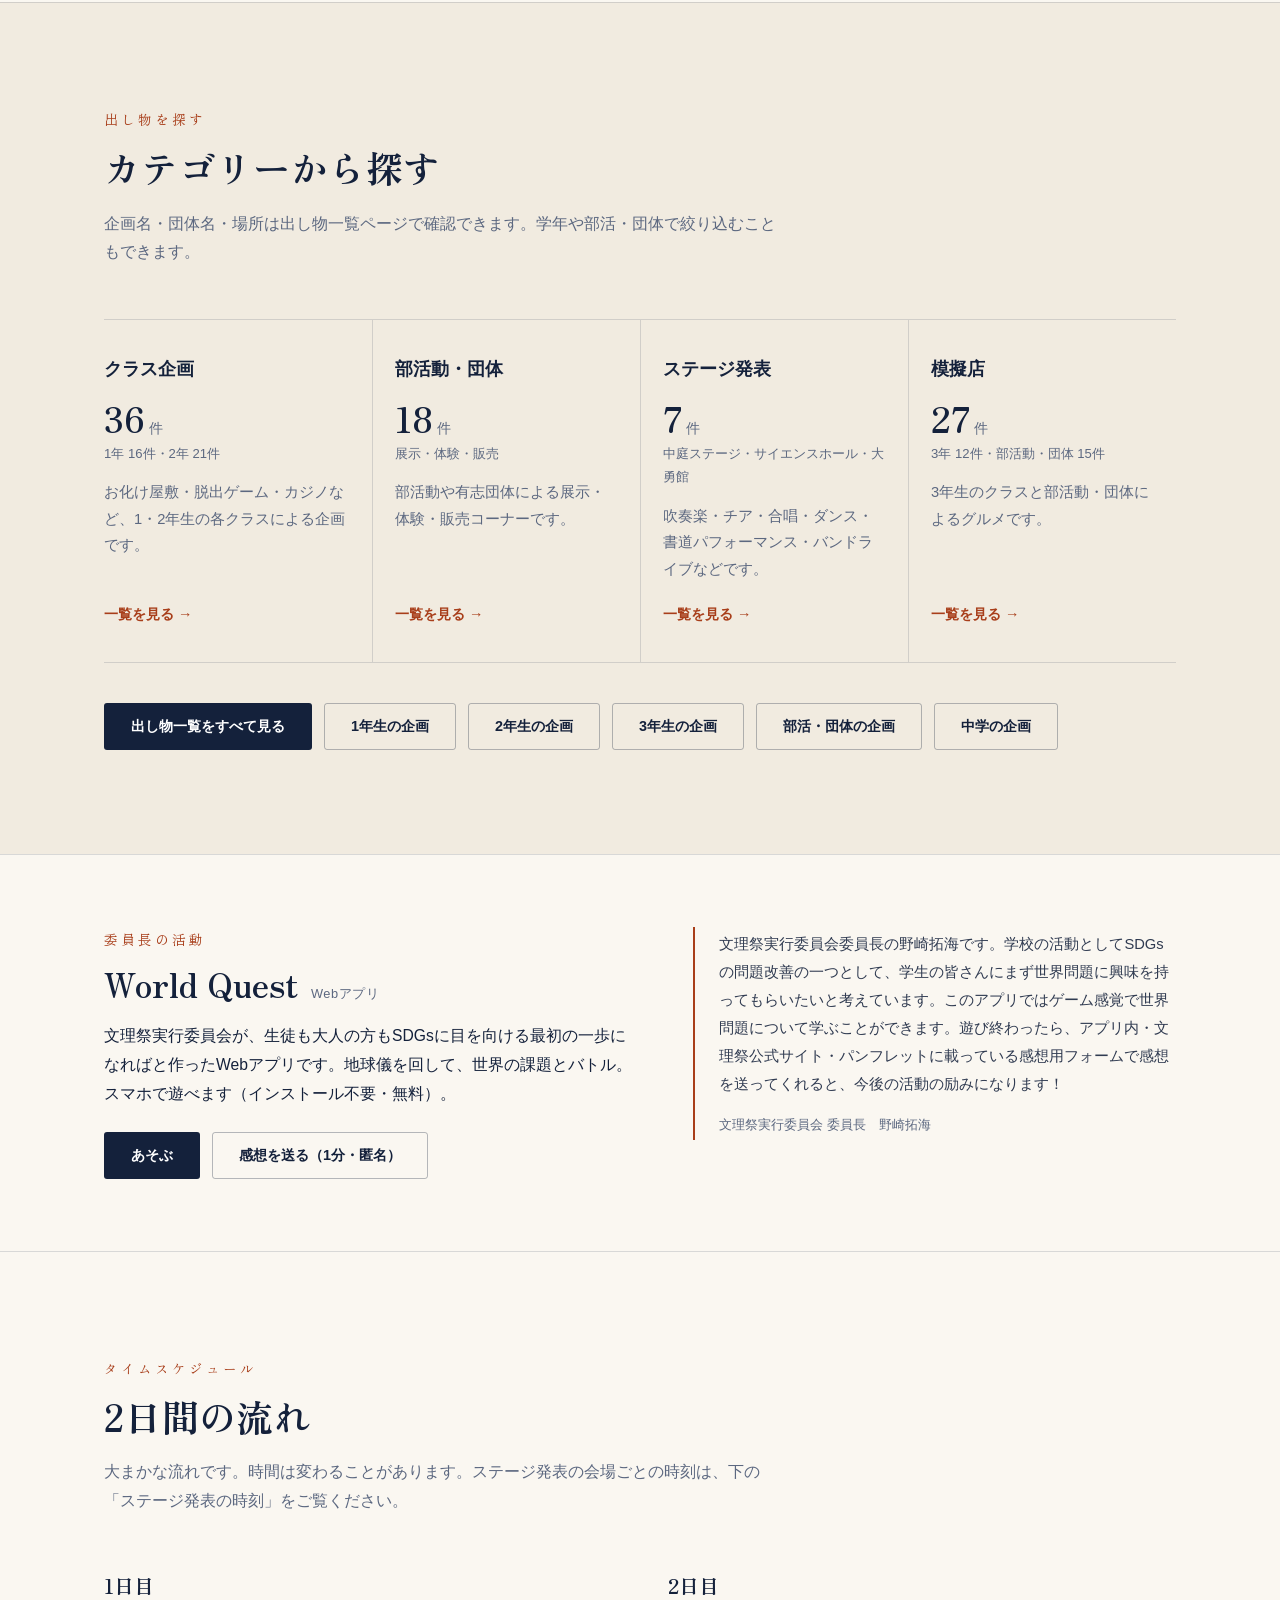
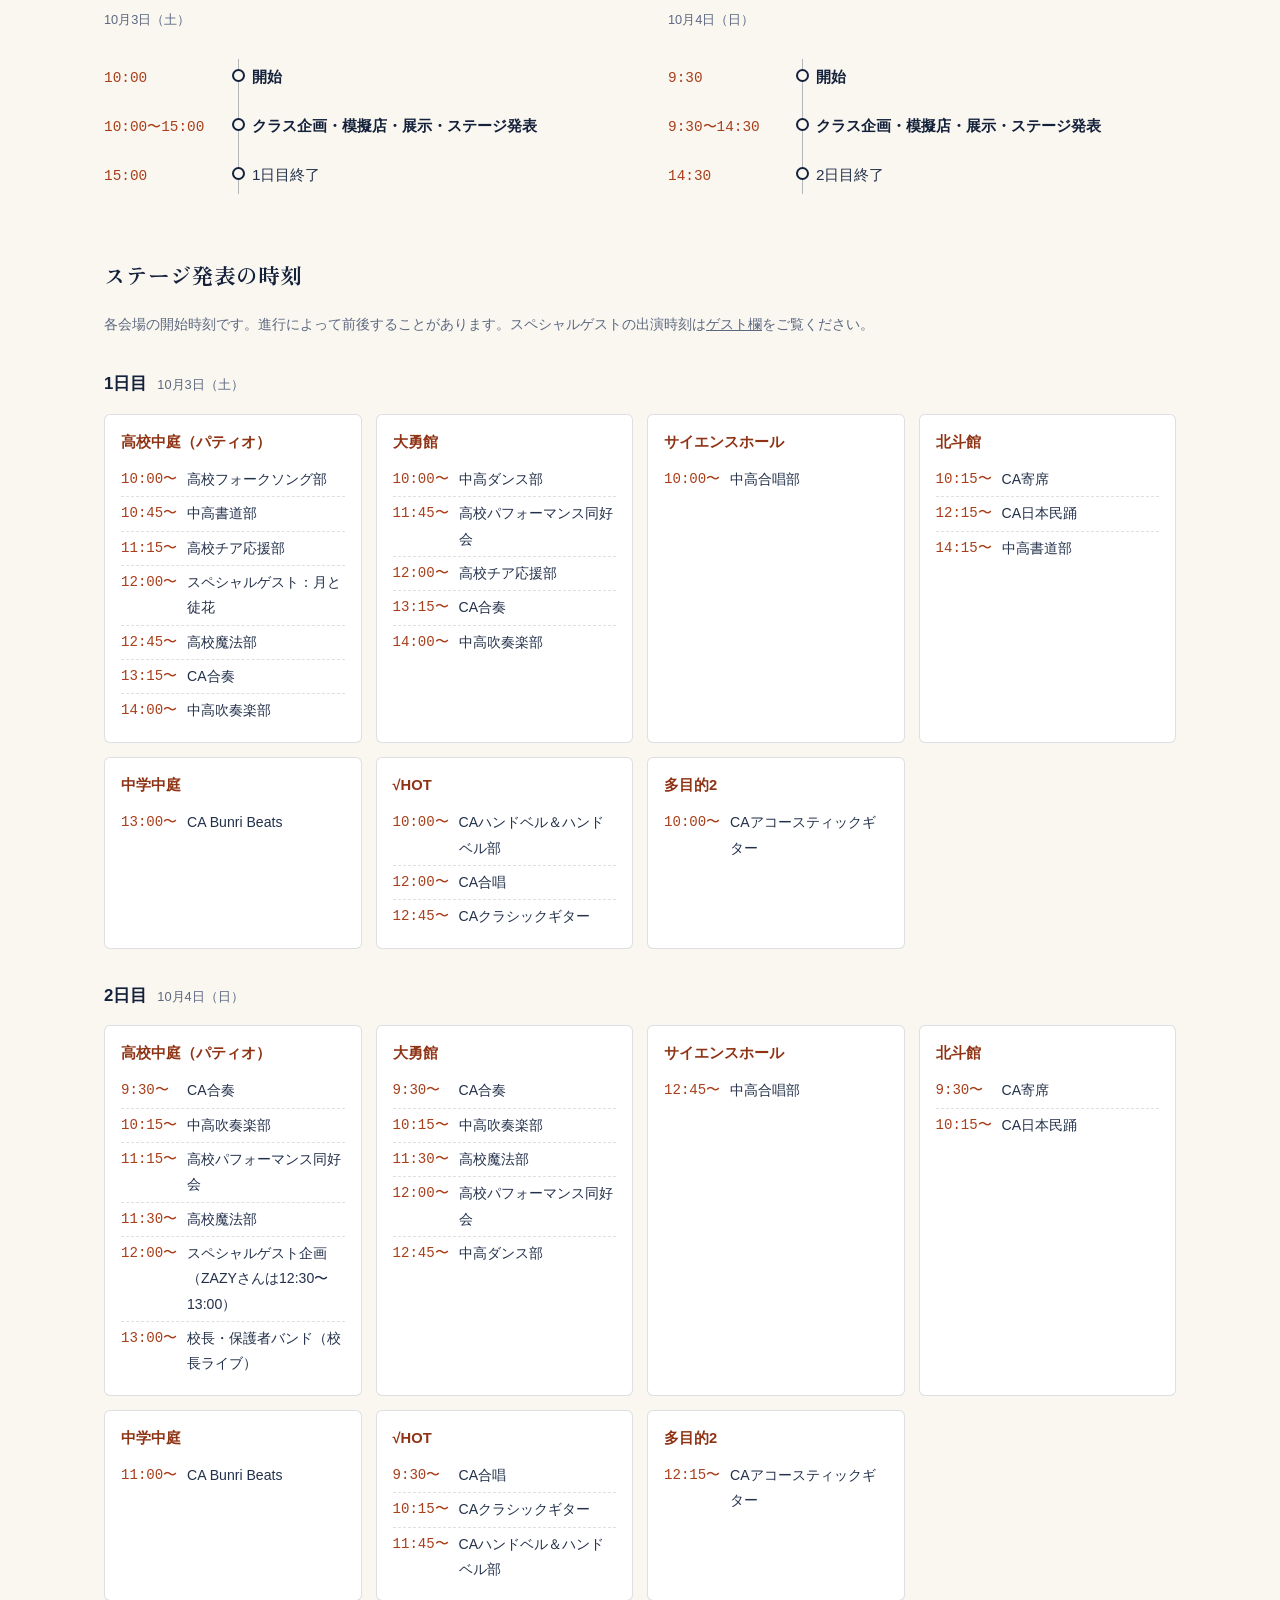
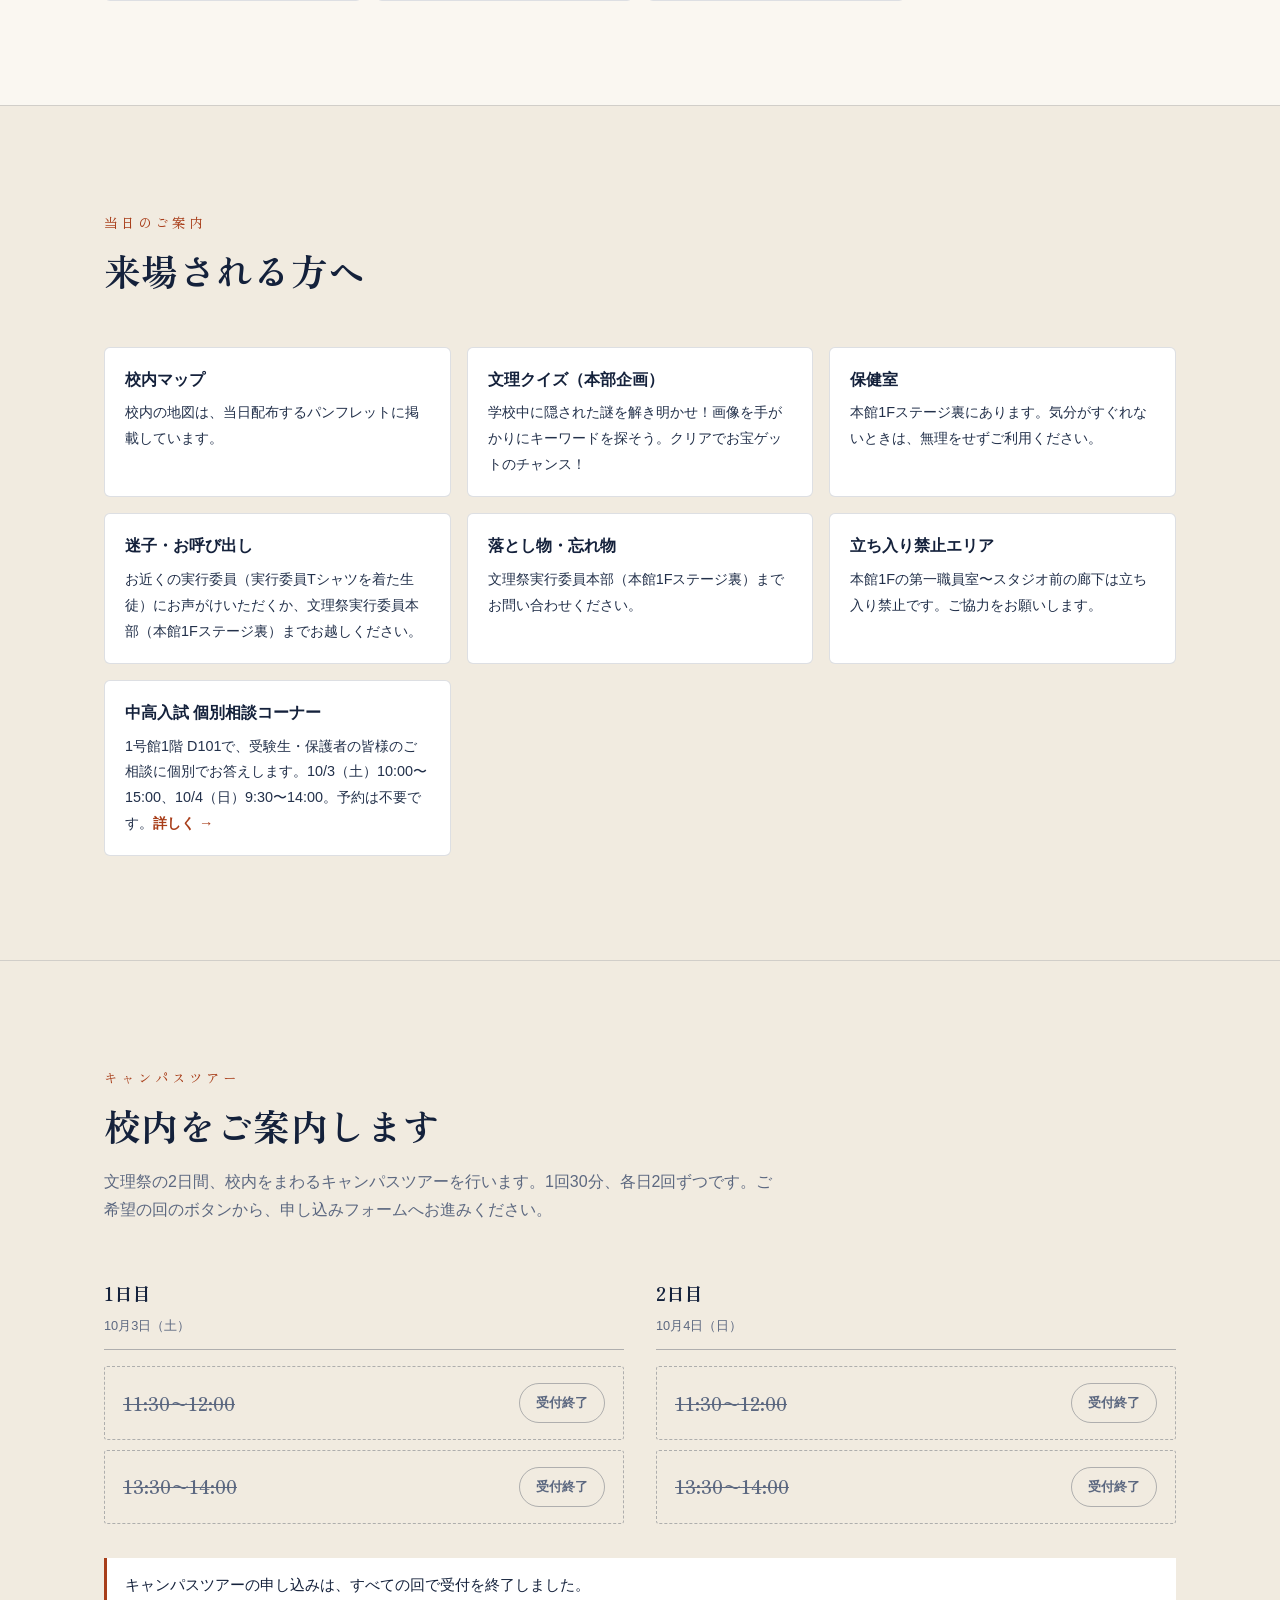
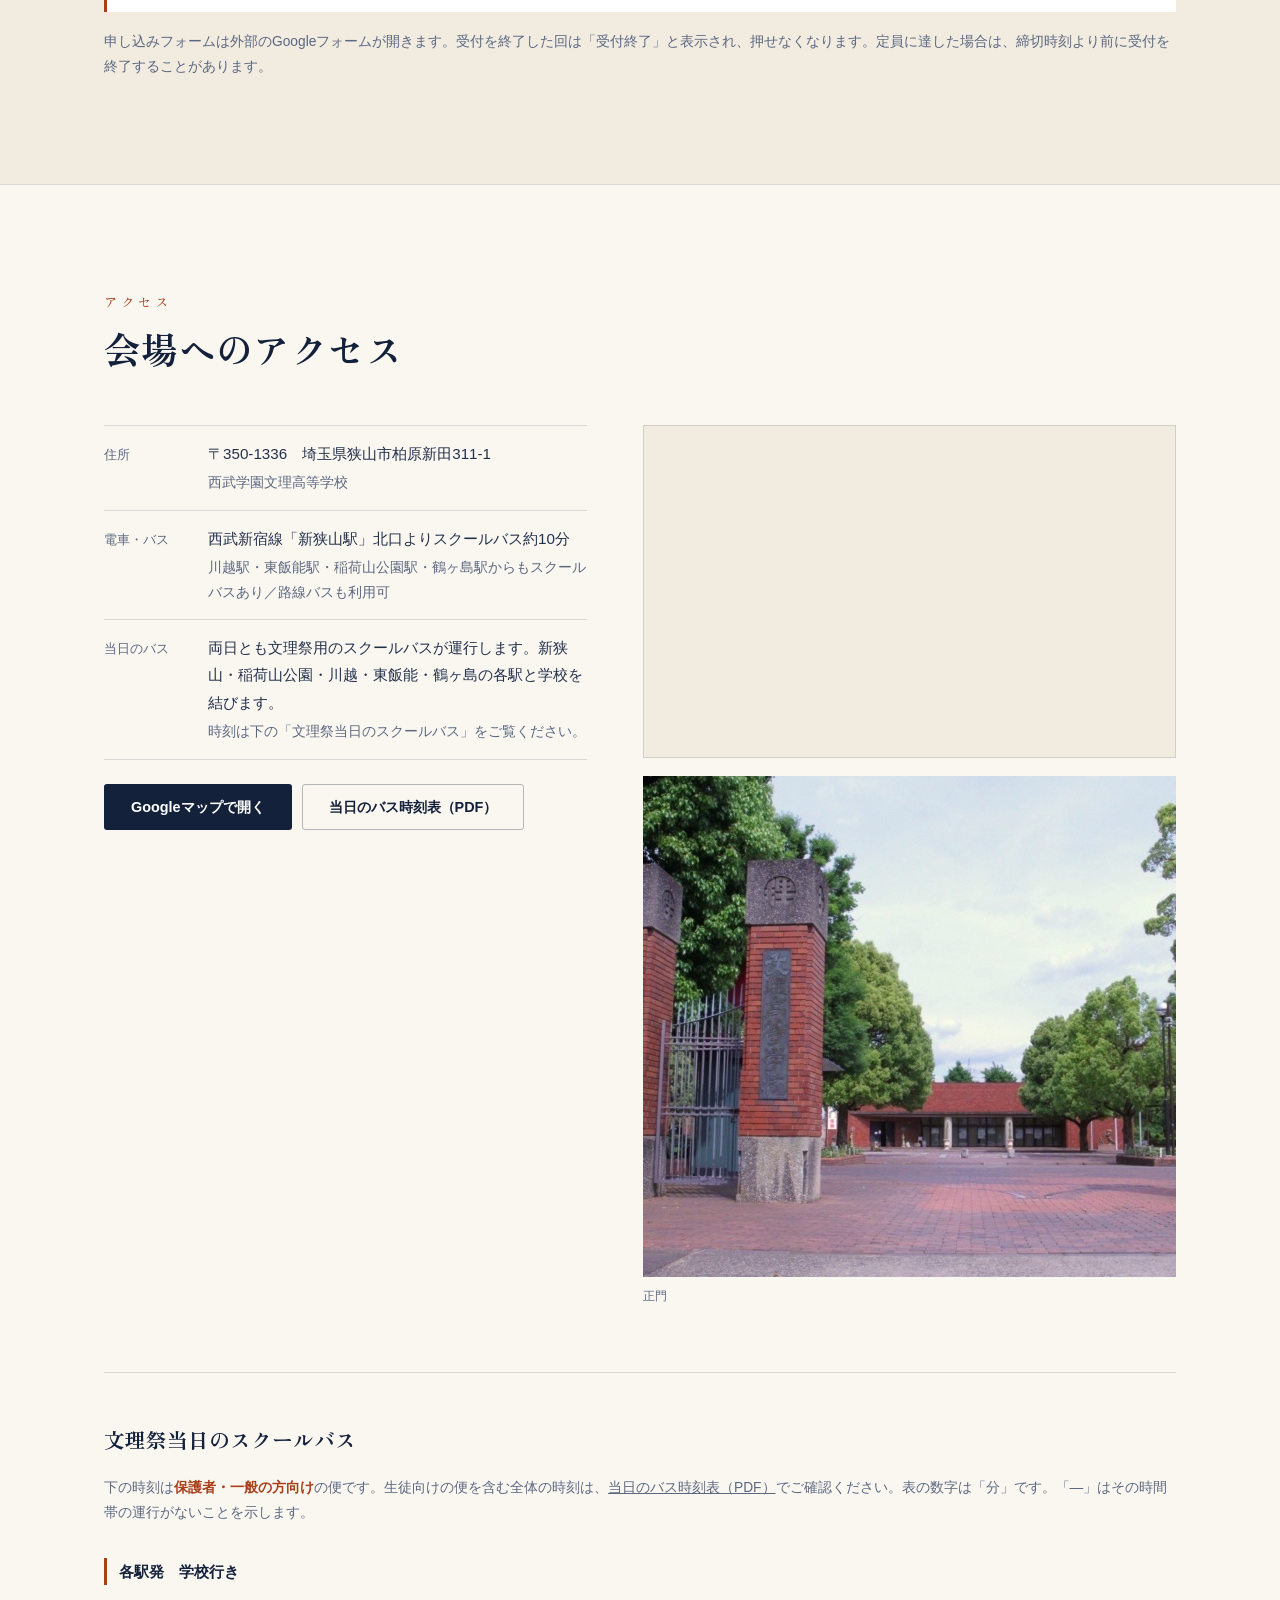
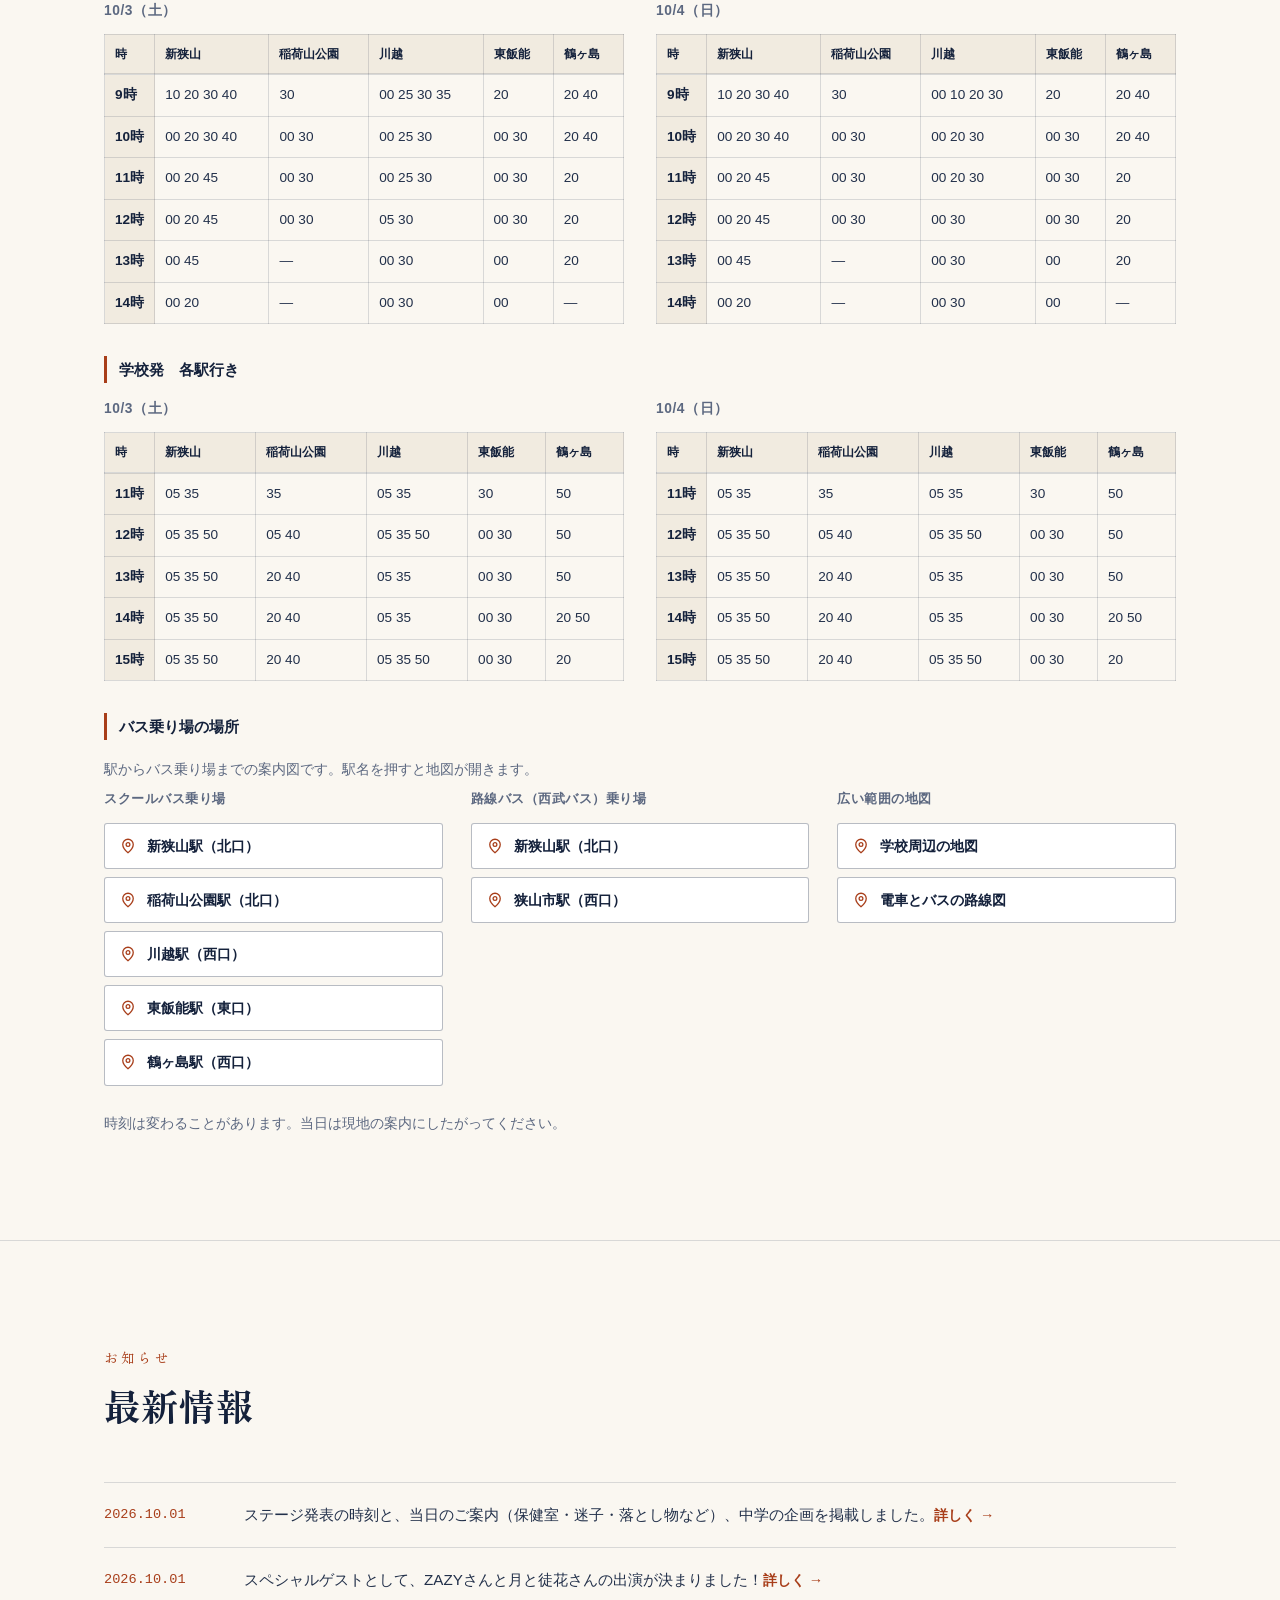
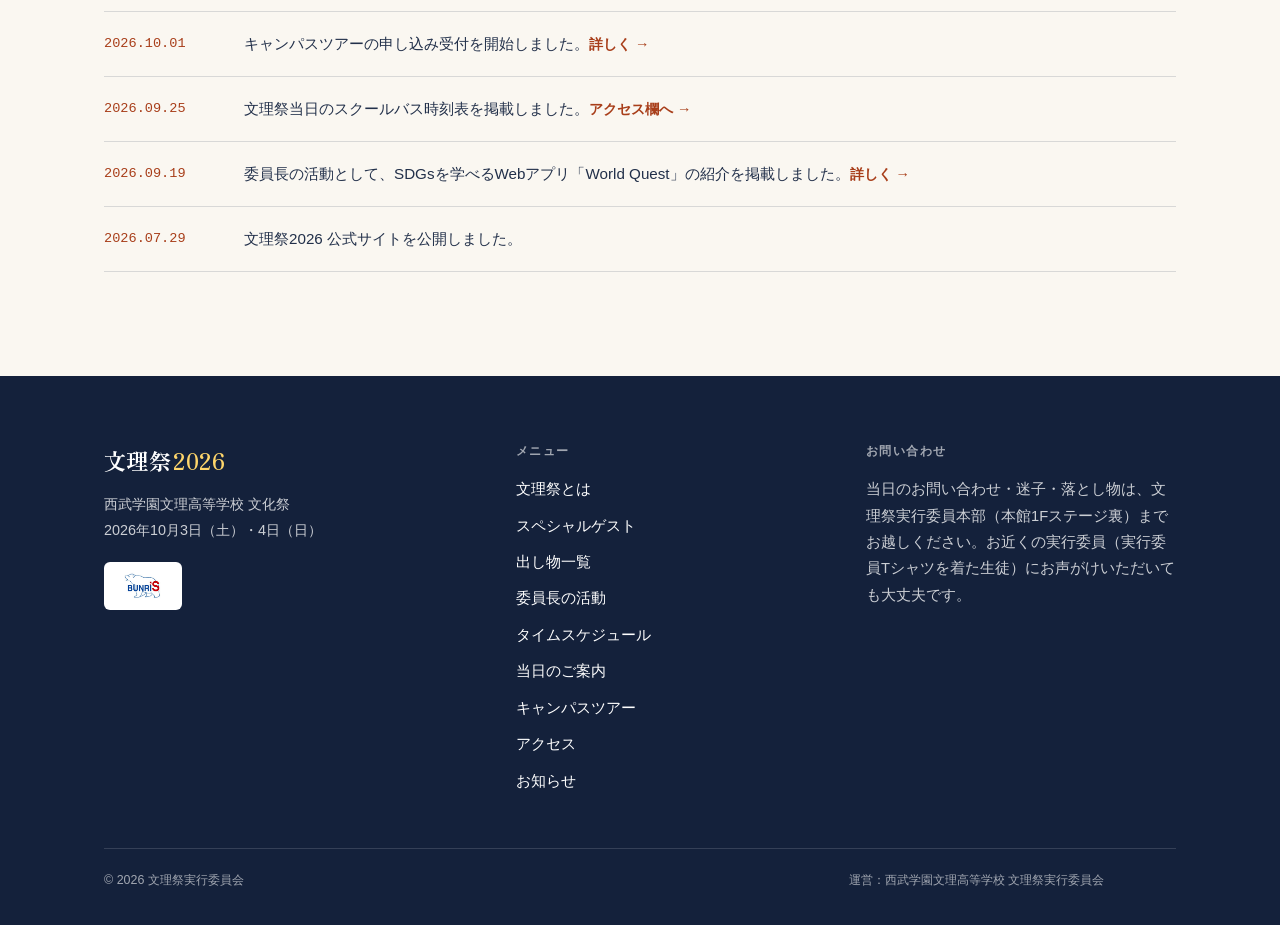
==== commit f8c19690: "ゲスト・ステージ時刻表・当日案内・中学の企画を追加、場所の誤りを修正 - スペシャルゲスト（ZAZYさん：高校中庭ステージ、月と徒花さん）を掲載 - ステージ発表の会場別時刻表と「当日のご案内」欄を追" ====
--- a/index.html
+++ b/index.html
@@ -53,7 +53,7 @@
 <link rel="preconnect" href="https://fonts.googleapis.com">
 <link rel="preconnect" href="https://fonts.gstatic.com" crossorigin>
 <link rel="stylesheet" href="https://fonts.googleapis.com/css2?family=Zen+Old+Mincho:wght@400;700;900&display=swap">
-<link rel="stylesheet" href="css/style.css?v=19">
+<link rel="stylesheet" href="css/style.css?v=20">
 </head>
 <body>
 
@@ -78,8 +78,10 @@
     </button>
     <nav class="site-nav" id="siteNav" aria-label="メインメニュー">
       <a href="#about">文理祭とは</a>
+      <a href="#guest">ゲスト</a>
       <a href="exhibits.html">出し物</a>
       <a href="#schedule">タイムスケジュール</a>
+      <a href="#guide">当日案内</a>
       <a href="#tour">ツアー</a>
       <a href="#access">アクセス</a>
       <a href="#news">お知らせ</a>
@@ -175,7 +177,7 @@
         <span class="section-kicker reveal">文理祭とは</span>
         <h2 class="section-title reveal">1年に1度、文理がいちばん熱くなる2日間！</h2>
         <p class="section-lead reveal">
-          企画も準備も運営も、ぜんぶ生徒。お化け屋敷に脱出ゲーム、カジノ、ライド系アトラクション、部活の展示や体験、中庭ステージのライブ、そして3年生と部活動の模擬店。全<span id="aboutTotal">88</span>企画が、10月3日・4日に一斉にバーストします。友だちと、家族と、はじめての人も、思いっきり楽しんでいってください！
+          企画も準備も運営も、ぜんぶ生徒。お化け屋敷に脱出ゲーム、カジノ、ライド系アトラクション、部活の展示や体験、中庭ステージのライブ、そして3年生と部活動の模擬店。全<span id="aboutTotal">117</span>企画が、10月3日・4日に一斉にバーストします。友だちと、家族と、はじめての人も、思いっきり楽しんでいってください！
         </p>
       </div>
       <figure class="about-photo">
@@ -200,6 +202,49 @@
           <h3>模擬店・部活動企画</h3>
           <p>3年生と部活動の模擬店はたこ焼き・餃子・チュロスなど食べ歩きにぴったり。部活動の展示・体験コーナーも見どころ満載です。</p>
         </div>
+      </div>
+    </div>
+  </section>
+
+  <section class="section section--compact" id="guest">
+    <div class="container">
+      <div class="section-head">
+        <span class="section-kicker reveal">スペシャルゲスト</span>
+        <h2 class="section-title reveal">今年の文理祭に、スペシャルゲストがやってくる！</h2>
+      </div>
+      <div class="guest-list">
+        <article class="guest-grid">
+          <figure class="guest-photo reveal">
+            <img src="images/zazy.jpg" alt="ZAZYさん" loading="lazy" width="400" height="400">
+          </figure>
+          <div class="guest-text">
+            <h3 class="guest-name reveal">ZAZY<small>お笑い芸人</small></h3>
+            <p class="section-lead reveal">
+              R-1グランプリ2年連続準優勝！独特の世界観で笑いを巻き起こすZAZYさん（吉本興業）が、文理祭にやってきます！ネタのあとには、生徒との企画コーナーも。笑いすぎ注意です！
+            </p>
+            <dl class="guest-info reveal">
+              <div><dt>日時</dt><dd>10月4日（日）12:30〜13:00</dd></div>
+              <div><dt>会場</dt><dd>高校中庭ステージ</dd></div>
+            </dl>
+            <p class="note reveal"><strong>公演中の写真・動画の撮影、録音は禁止です。</strong>ご協力をお願いします。</p>
+          </div>
+        </article>
+        <article class="guest-grid">
+          <figure class="guest-photo reveal">
+            <img src="images/tsukitoadahana.jpg" alt="月と徒花のメンバー" loading="lazy" width="800" height="800">
+          </figure>
+          <div class="guest-text">
+            <h3 class="guest-name reveal">月と徒花<small>ツキトアダハナ／ロックバンド</small></h3>
+            <p class="section-lead reveal">
+              「熱り」がInstagram・TikTokで1,200万再生突破！話題のロックバンド・月と徒花が、文理祭の中庭ステージに登場します！兵庫・三ノ宮発、2026年2月にメンバー全員で上京し、東京を拠点に活動中。恋愛や毎日の小さな揺らぎを歌う、爽やかなギターロックを生で体感しよう！
+            </p>
+            <dl class="guest-info reveal">
+              <div><dt>日時</dt><dd>10月3日（土）12:00〜</dd></div>
+              <div><dt>会場</dt><dd>高校中庭ステージ</dd></div>
+              <div><dt>入場</dt><dd>無料（一般の方も入場できます）</dd></div>
+            </dl>
+          </div>
+        </article>
       </div>
     </div>
   </section>
@@ -247,6 +292,7 @@
         <a class="btn btn-ghost" href="exhibits.html?grade=2">2年生の企画</a>
         <a class="btn btn-ghost" href="exhibits.html?grade=3">3年生の企画</a>
         <a class="btn btn-ghost" href="exhibits.html?grade=club">部活・団体の企画</a>
+        <a class="btn btn-ghost" href="exhibits.html?grade=jh">中学の企画</a>
       </div>
     </div>
   </section>
@@ -276,7 +322,7 @@
       <div class="section-head">
         <span class="section-kicker reveal">タイムスケジュール</span>
         <h2 class="section-title reveal">2日間の流れ</h2>
-        <p class="section-lead reveal">大まかな流れです。時間は変わることがあります。ステージ発表は 高校中庭（パティオ）・大勇館・サイエンスホール など、複数の会場で行われます。</p>
+        <p class="section-lead reveal">大まかな流れです。時間は変わることがあります。ステージ発表の会場ごとの時刻は、下の「ステージ発表の時刻」をご覧ください。</p>
       </div>
 
       <div class="schedule-tabs" role="group" aria-label="表示する日を選ぶ">
@@ -301,6 +347,53 @@
             <li><span class="time">14:30</span><span class="dot" aria-hidden="true"></span><span class="event">2日目終了</span></li>
           </ol>
         </div>
+      </div>
+
+      <div class="stage-schedule reveal" id="stage-schedule">
+        <h3 class="stage-title">ステージ発表の時刻</h3>
+        <p class="note">各会場の開始時刻です。進行によって前後することがあります。スペシャルゲストの出演時刻は<a href="#guest">ゲスト欄</a>をご覧ください。</p>
+        <div class="stage-day">
+          <h4>1日目<small>10月3日（土）</small></h4>
+          <div class="stage-venues">
+            <div class="stage-venue"><h5>高校中庭（パティオ）</h5><ul><li><span class="time">10:00〜</span>高校フォークソング部</li><li><span class="time">10:45〜</span>中高書道部</li><li><span class="time">11:15〜</span>高校チア応援部</li><li><span class="time">12:00〜</span>スペシャルゲスト：月と徒花</li><li><span class="time">12:45〜</span>高校魔法部</li><li><span class="time">13:15〜</span>CA合奏</li><li><span class="time">14:00〜</span>中高吹奏楽部</li></ul></div>
+            <div class="stage-venue"><h5>大勇館</h5><ul><li><span class="time">10:00〜</span>中高ダンス部</li><li><span class="time">11:45〜</span>高校パフォーマンス同好会</li><li><span class="time">12:00〜</span>高校チア応援部</li><li><span class="time">13:15〜</span>CA合奏</li><li><span class="time">14:00〜</span>中高吹奏楽部</li></ul></div>
+            <div class="stage-venue"><h5>サイエンスホール</h5><ul><li><span class="time">10:00〜</span>中高合唱部</li></ul></div>
+            <div class="stage-venue"><h5>北斗館</h5><ul><li><span class="time">10:15〜</span>CA寄席</li><li><span class="time">12:15〜</span>CA日本民踊</li><li><span class="time">14:15〜</span>中高書道部</li></ul></div>
+            <div class="stage-venue"><h5>中学中庭</h5><ul><li><span class="time">13:00〜</span>CA Bunri Beats</li></ul></div>
+            <div class="stage-venue"><h5>√HOT</h5><ul><li><span class="time">10:00〜</span>CAハンドベル＆ハンドベル部</li><li><span class="time">12:00〜</span>CA合唱</li><li><span class="time">12:45〜</span>CAクラシックギター</li></ul></div>
+            <div class="stage-venue"><h5>多目的2</h5><ul><li><span class="time">10:00〜</span>CAアコースティックギター</li></ul></div>
+          </div>
+        </div>
+        <div class="stage-day">
+          <h4>2日目<small>10月4日（日）</small></h4>
+          <div class="stage-venues">
+            <div class="stage-venue"><h5>高校中庭（パティオ）</h5><ul><li><span class="time">9:30〜</span>CA合奏</li><li><span class="time">10:15〜</span>中高吹奏楽部</li><li><span class="time">11:15〜</span>高校パフォーマンス同好会</li><li><span class="time">11:30〜</span>高校魔法部</li><li><span class="time">12:00〜</span>スペシャルゲスト企画（ZAZYさんは12:30〜13:00）</li><li><span class="time">13:00〜</span>校長・保護者バンド（校長ライブ）</li></ul></div>
+            <div class="stage-venue"><h5>大勇館</h5><ul><li><span class="time">9:30〜</span>CA合奏</li><li><span class="time">10:15〜</span>中高吹奏楽部</li><li><span class="time">11:30〜</span>高校魔法部</li><li><span class="time">12:00〜</span>高校パフォーマンス同好会</li><li><span class="time">12:45〜</span>中高ダンス部</li></ul></div>
+            <div class="stage-venue"><h5>サイエンスホール</h5><ul><li><span class="time">12:45〜</span>中高合唱部</li></ul></div>
+            <div class="stage-venue"><h5>北斗館</h5><ul><li><span class="time">9:30〜</span>CA寄席</li><li><span class="time">10:15〜</span>CA日本民踊</li></ul></div>
+            <div class="stage-venue"><h5>中学中庭</h5><ul><li><span class="time">11:00〜</span>CA Bunri Beats</li></ul></div>
+            <div class="stage-venue"><h5>√HOT</h5><ul><li><span class="time">9:30〜</span>CA合唱</li><li><span class="time">10:15〜</span>CAクラシックギター</li><li><span class="time">11:45〜</span>CAハンドベル＆ハンドベル部</li></ul></div>
+            <div class="stage-venue"><h5>多目的2</h5><ul><li><span class="time">12:15〜</span>CAアコースティックギター</li></ul></div>
+          </div>
+        </div>
+      </div>
+    </div>
+  </section>
+
+  <section class="section section--deep" id="guide">
+    <div class="container">
+      <div class="section-head">
+        <span class="section-kicker reveal">当日のご案内</span>
+        <h2 class="section-title reveal">来場される方へ</h2>
+      </div>
+      <div class="guide-grid reveal">
+        <div class="guide-card"><h3>校内マップ</h3><p>校内の地図は、当日配布するパンフレットに掲載しています。</p></div>
+        <div class="guide-card"><h3>文理クイズ（本部企画）</h3><p>学校中に隠された謎を解き明かせ！画像を手がかりにキーワードを探そう。クリアでお宝ゲットのチャンス！</p></div>
+        <div class="guide-card"><h3>保健室</h3><p>本館1Fステージ裏にあります。気分がすぐれないときは、無理をせずご利用ください。</p></div>
+        <div class="guide-card"><h3>迷子・お呼び出し</h3><p>お近くの実行委員（実行委員Tシャツを着た生徒）にお声がけいただくか、文理祭実行委員本部（本館1Fステージ裏）までお越しください。</p></div>
+        <div class="guide-card"><h3>落とし物・忘れ物</h3><p>文理祭実行委員本部（本館1Fステージ裏）までお問い合わせください。</p></div>
+        <div class="guide-card"><h3>立ち入り禁止エリア</h3><p>本館1Fの第一職員室〜スタジオ前の廊下は立ち入り禁止です。ご協力をお願いします。</p></div>
+        <div class="guide-card"><h3>中高入試 個別相談コーナー</h3><p>1号館1階 D101で、受験生・保護者の皆様のご相談に個別でお答えします。10/3（土）10:00〜15:00、10/4（日）9:30〜14:00。予約は不要です。<a class="text-link" href="exhibits.html">詳しく →</a></p></div>
       </div>
     </div>
   </section>
@@ -450,6 +543,8 @@
         <h2 class="section-title reveal">最新情報</h2>
       </div>
       <ul class="news-list reveal">
+        <li><time datetime="2026-10-01">2026.10.01</time><span>ステージ発表の時刻と、当日のご案内（保健室・迷子・落とし物など）、中学の企画を掲載しました。<a class="text-link" href="#stage-schedule">詳しく →</a></span></li>
+        <li><time datetime="2026-10-01">2026.10.01</time><span>スペシャルゲストとして、ZAZYさんと月と徒花さんの出演が決まりました！<a class="text-link" href="#guest">詳しく →</a></span></li>
         <li><time datetime="2026-10-01">2026.10.01</time><span>キャンパスツアーの申し込み受付を開始しました。<a class="text-link" href="#tour">詳しく →</a></span></li>
         <li><time datetime="2026-09-25">2026.09.25</time><span>文理祭当日のスクールバス時刻表を掲載しました。<a class="text-link" href="#access">アクセス欄へ →</a></span></li>
         <li><time datetime="2026-09-19">2026.09.19</time><span>委員長の活動として、SDGsを学べるWebアプリ「World Quest」の紹介を掲載しました。<a class="text-link" href="#activity">詳しく →</a></span></li>
@@ -474,9 +569,11 @@
         <h3>メニュー</h3>
         <ul>
           <li><a href="#about">文理祭とは</a></li>
+          <li><a href="#guest">スペシャルゲスト</a></li>
           <li><a href="exhibits.html">出し物一覧</a></li>
           <li><a href="#activity">委員長の活動</a></li>
           <li><a href="#schedule">タイムスケジュール</a></li>
+          <li><a href="#guide">当日のご案内</a></li>
           <li><a href="#tour">キャンパスツアー</a></li>
           <li><a href="#access">アクセス</a></li>
           <li><a href="#news">お知らせ</a></li>
@@ -485,7 +582,7 @@
       <div class="footer-col">
         <h3>お問い合わせ</h3>
         <ul>
-          <li>お問い合わせ先は確定次第、このページに掲載します。</li>
+          <li>当日のお問い合わせ・迷子・落とし物は、文理祭実行委員本部（本館1Fステージ裏）までお越しください。お近くの実行委員（実行委員Tシャツを着た生徒）にお声がけいただいても大丈夫です。</li>
         </ul>
       </div>
     </div>
@@ -510,6 +607,10 @@
 
 <div class="toast" id="toast" role="status" aria-live="polite"></div>
 
-<script src="js/main.js?v=11"></script>
+<script src="js/main.js?v=12"></script>
+
+<!-- アクセス回数の測定（GoatCounter）。ページを開いた回数だけを数えます。 -->
+<script data-goatcounter="https://bunrisai2026.goatcounter.com/count"
+        async src="//gc.zgo.at/count.js"></script>
 </body>
 </html>
--- a/css/style.css
+++ b/css/style.css
@@ -597,3 +597,37 @@
   .section { padding: 24px 0; }
   a[href^="http"]::after { content: " (" attr(href) ")"; font-size: 0.75em; color: var(--muted); }
 }
+
+/* スペシャルゲスト（宣材写真は©表記ごと表示し、トリミングしない） */
+.guest-grid { display: grid; grid-template-columns: minmax(0, 360px) 1fr; gap: 56px; align-items: center; }
+.guest-grid > * { min-width: 0; }
+.guest-photo { margin: 0; }
+.guest-photo img { width: 100%; height: auto; aspect-ratio: 1 / 1; object-fit: contain; background: var(--paper); border: 1px solid var(--line); }
+.guest-info { margin: 20px 0 0; border-top: 1px solid var(--line); }
+.guest-info > div { display: grid; grid-template-columns: 4.5em 1fr; gap: 12px; padding: 10px 0; border-bottom: 1px solid var(--line); }
+.guest-info dt { font-weight: 700; color: var(--ink); }
+.guest-info dd { margin: 0; }
+@media (max-width: 900px) { .guest-grid { grid-template-columns: 1fr; gap: 28px; } .guest-photo { max-width: 360px; } }
+.guest-list { display: grid; gap: 56px; margin-top: 8px; }
+.guest-list .guest-grid + .guest-grid { padding-top: 56px; border-top: 1px solid var(--line); }
+.guest-name { margin: 0 0 12px; font-family: var(--font-mincho); font-size: 1.7rem; color: var(--ink); line-height: 1.3; }
+.guest-name small { display: block; margin-top: 4px; font-family: var(--font-base); font-size: 0.8rem; font-weight: 400; color: var(--muted); letter-spacing: 0.05em; }
+
+/* ---------- ステージ発表の時刻 ---------- */
+.stage-schedule { margin-top: 56px; }
+.stage-title { font-family: var(--font-mincho); font-size: 1.35rem; color: var(--ink); margin: 0; }
+.stage-day { margin-top: 32px; }
+.stage-day h4 { margin: 0 0 14px; font-size: 1.05rem; color: var(--ink); }
+.stage-day h4 small { margin-left: 10px; font-size: 0.8rem; color: var(--muted); font-weight: 400; }
+.stage-venues { display: grid; grid-template-columns: repeat(auto-fill, minmax(240px, 1fr)); gap: 14px; }
+.stage-venue { background: var(--paper); border: 1px solid var(--line); border-radius: 6px; padding: 14px 16px; }
+.stage-venue h5 { margin: 0 0 8px; font-size: 0.92rem; color: var(--accent-ink); }
+.stage-venue ul { list-style: none; margin: 0; padding: 0; }
+.stage-venue li { display: grid; grid-template-columns: 60px 1fr; gap: 6px; font-size: 0.88rem; padding: 4px 0; border-top: 1px dashed var(--line); }
+.stage-venue li:first-child { border-top: none; }
+.stage-venue .time { font-family: var(--font-mono); color: var(--accent); font-variant-numeric: tabular-nums; }
+/* ---------- 当日のご案内 ---------- */
+.guide-grid { display: grid; grid-template-columns: repeat(auto-fill, minmax(260px, 1fr)); gap: 16px; }
+.guide-card { background: var(--paper); border: 1px solid var(--line); border-radius: 6px; padding: 18px 20px; }
+.guide-card h3 { margin: 0 0 6px; font-size: 1rem; color: var(--ink); }
+.guide-card p { margin: 0; font-size: 0.9rem; }
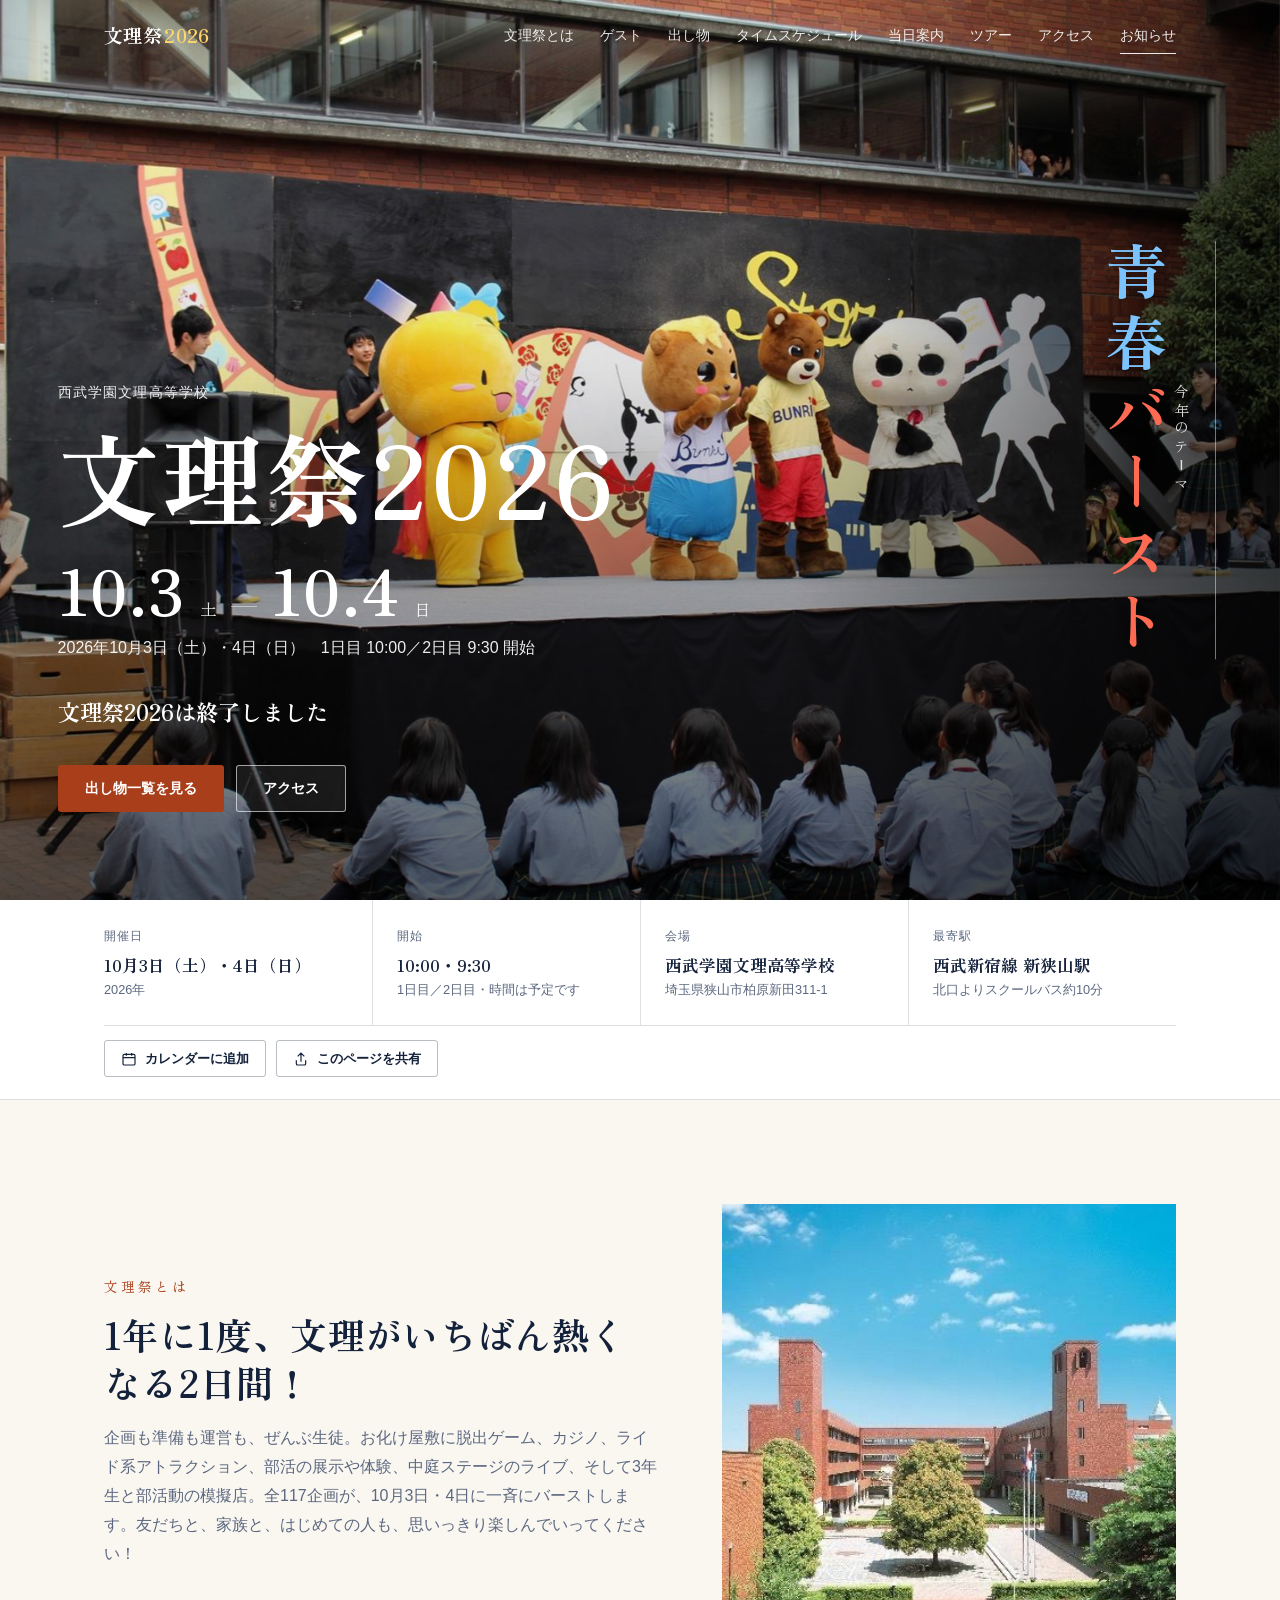
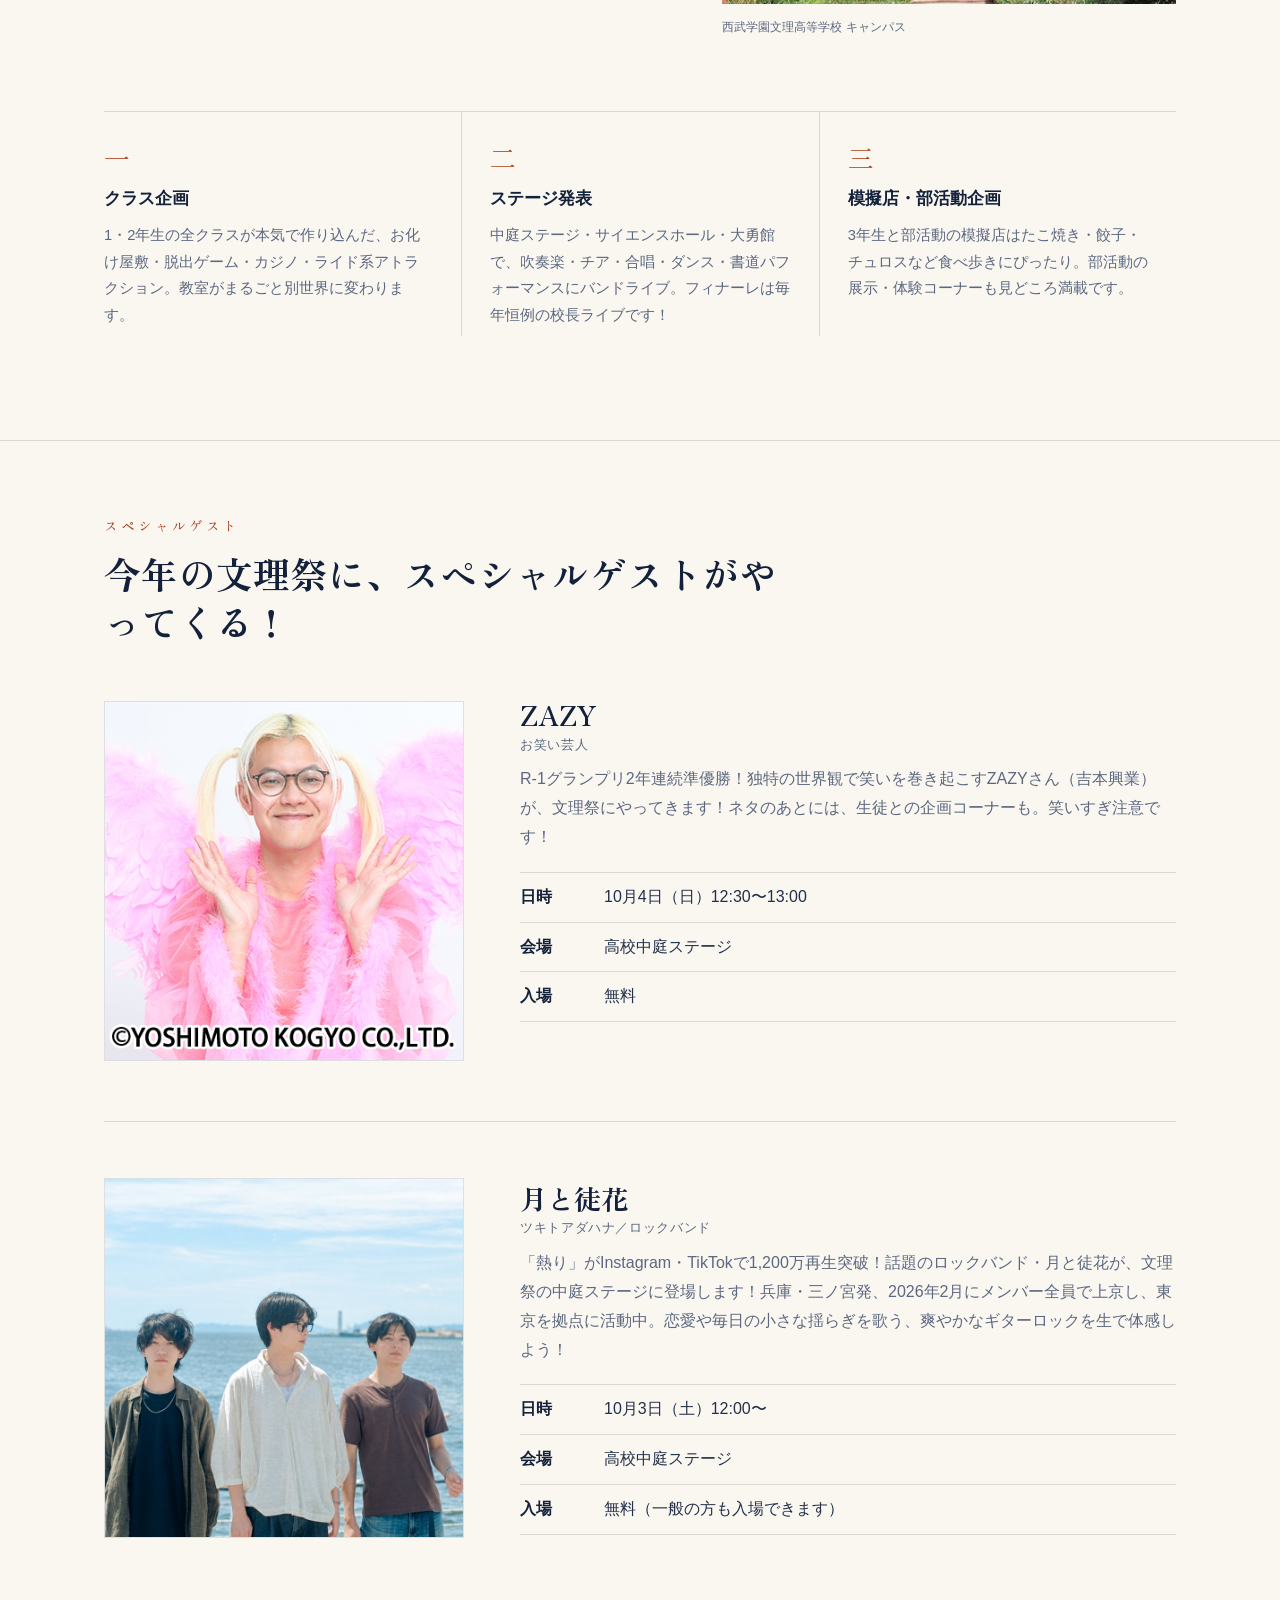
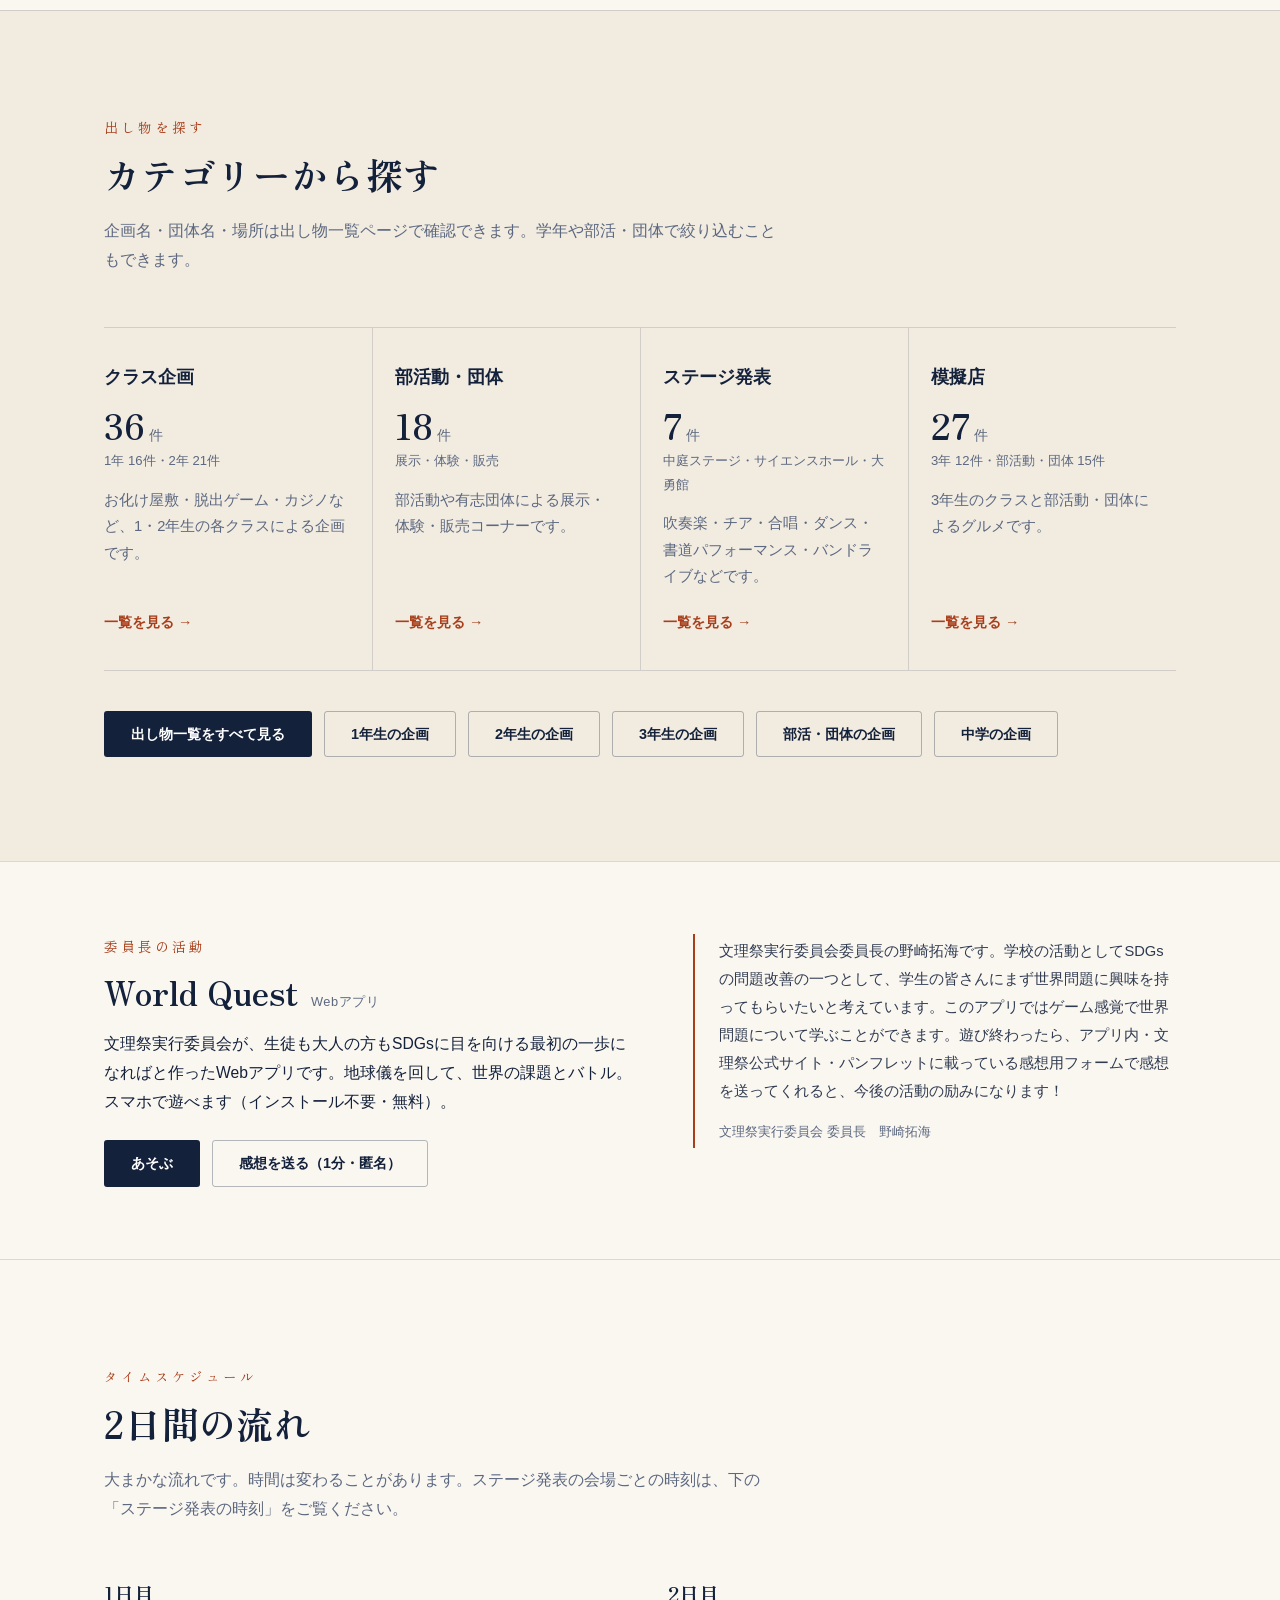
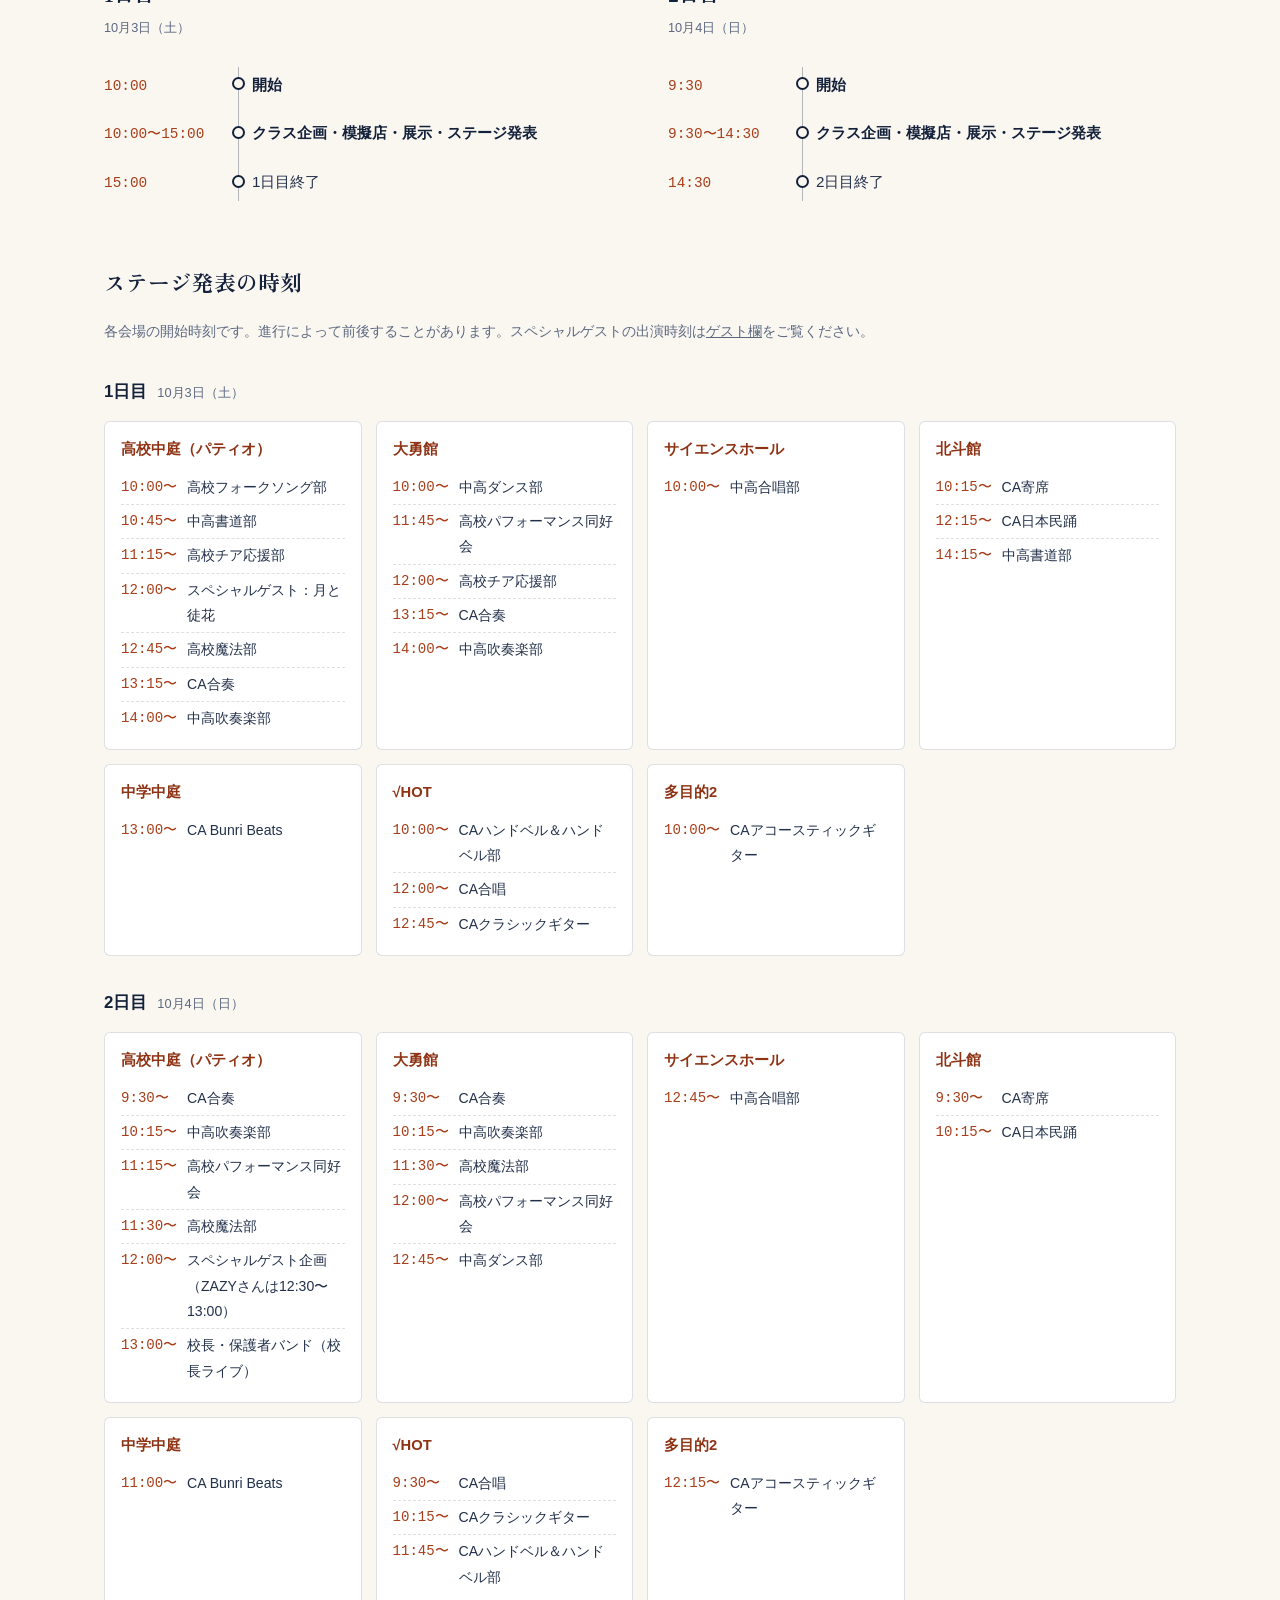
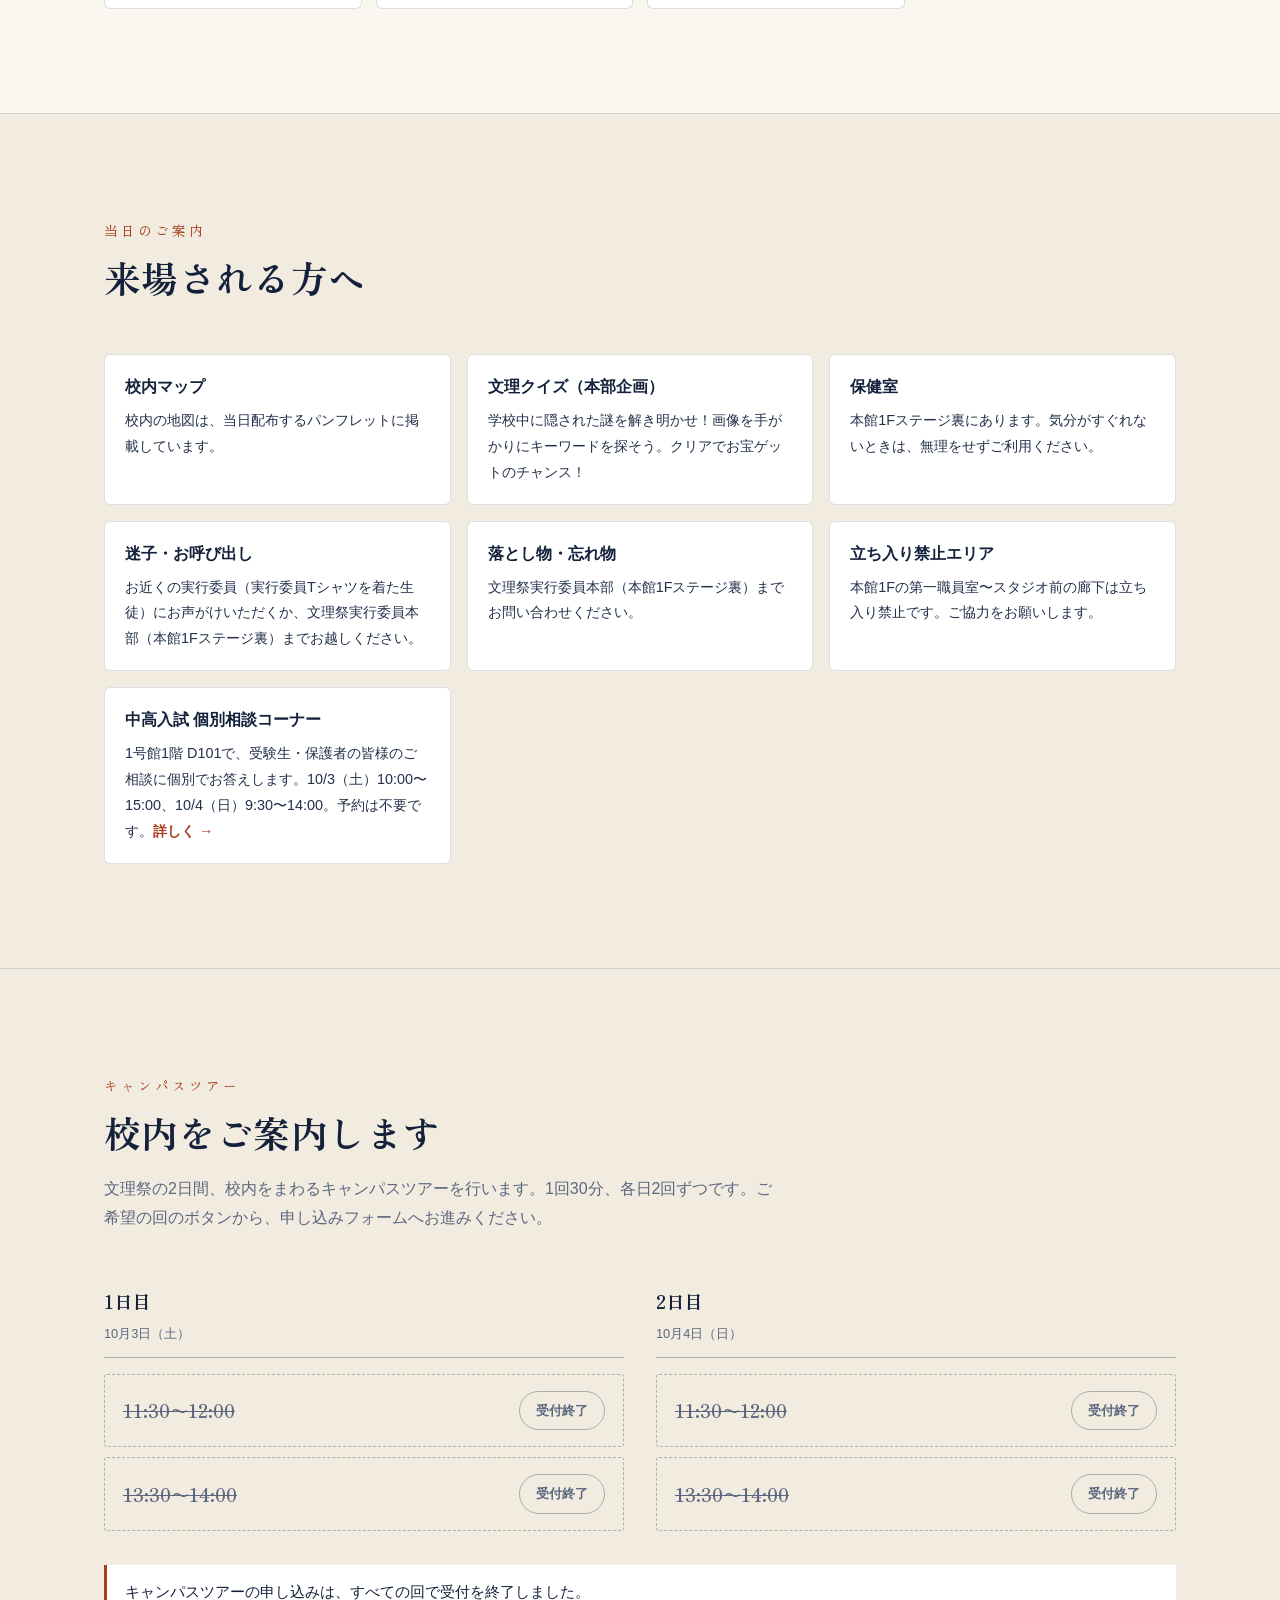
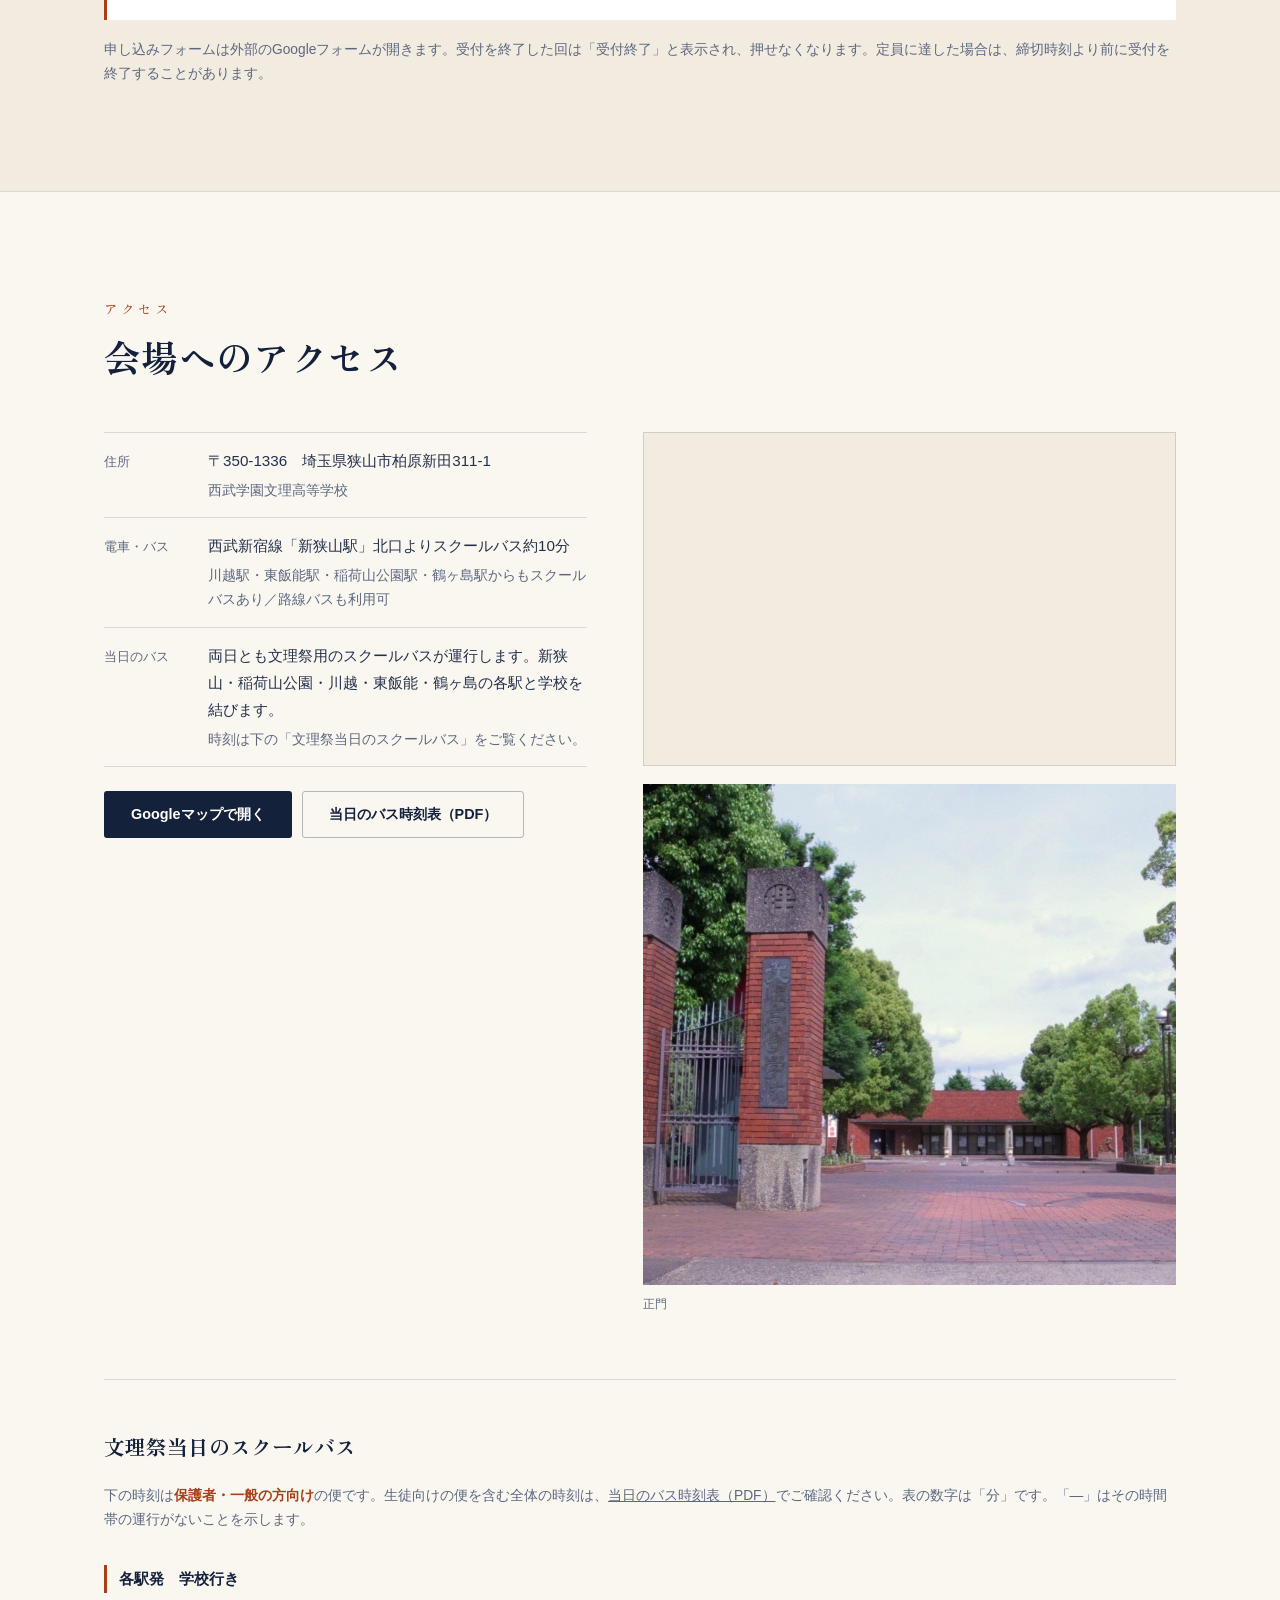
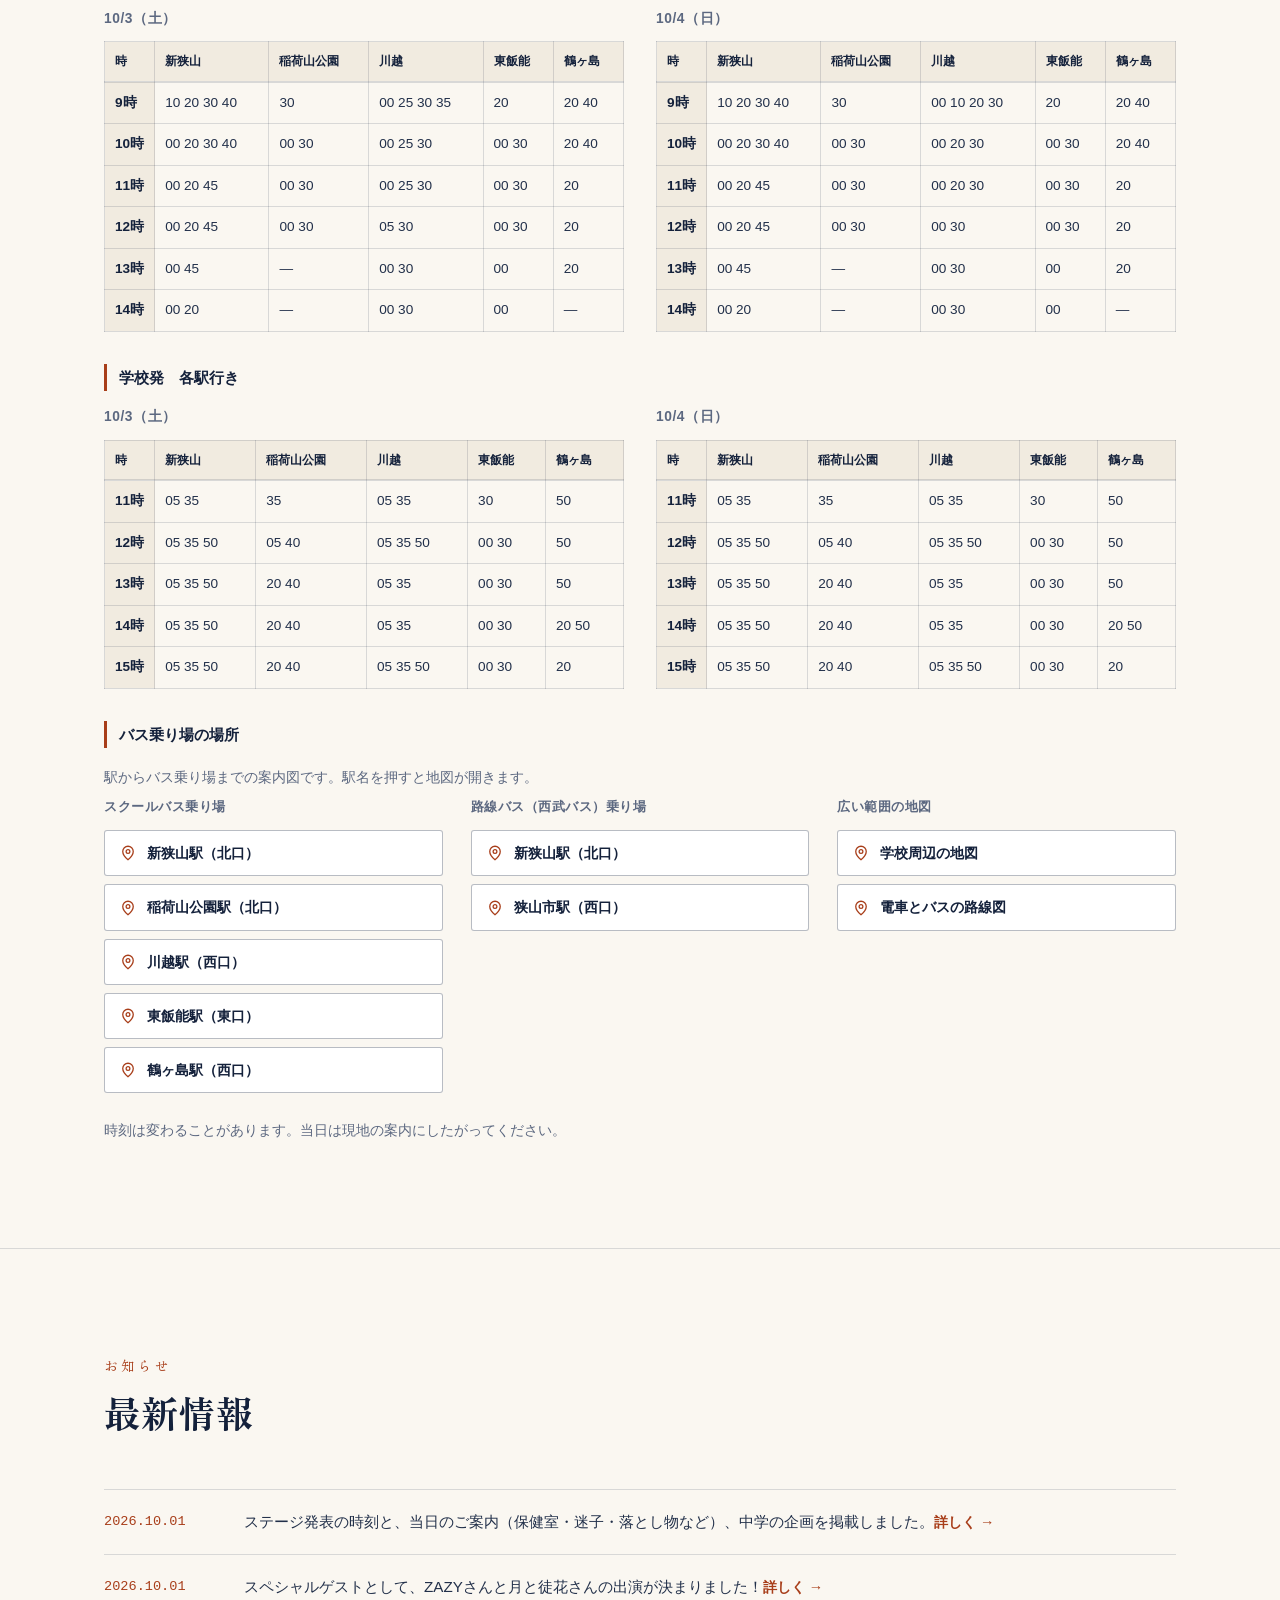
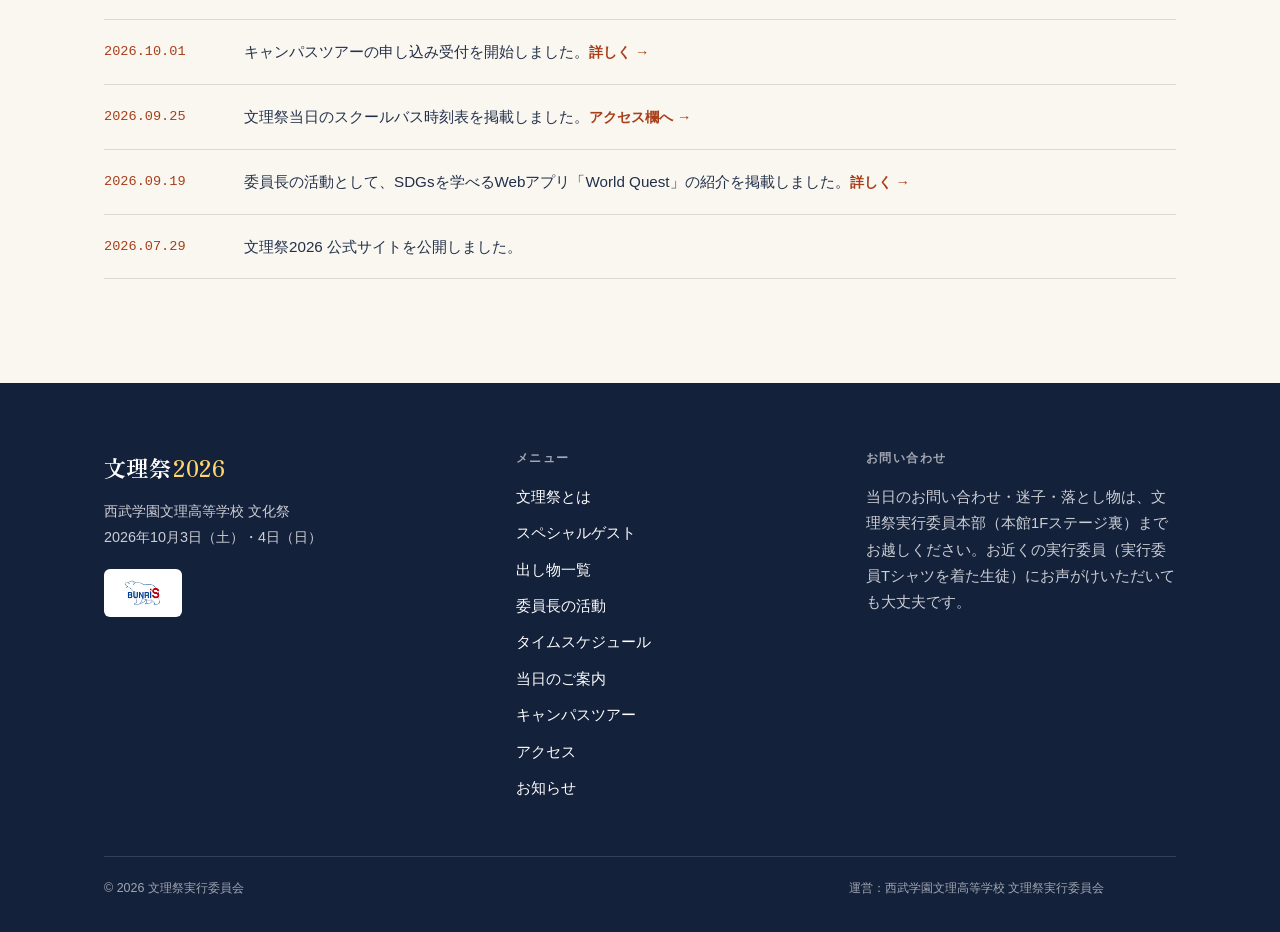
==== commit 75e7586b: "ZAZYさんの欄に入場（無料）を追加 Co-Authored-By: Claude Opus 5 <noreply@anthropic.com>" ====
--- a/index.html
+++ b/index.html
@@ -225,6 +225,7 @@
             <dl class="guest-info reveal">
               <div><dt>日時</dt><dd>10月4日（日）12:30〜13:00</dd></div>
               <div><dt>会場</dt><dd>高校中庭ステージ</dd></div>
+              <div><dt>入場</dt><dd>無料</dd></div>
             </dl>
             <p class="note reveal"><strong>公演中の写真・動画の撮影、録音は禁止です。</strong>ご協力をお願いします。</p>
           </div>
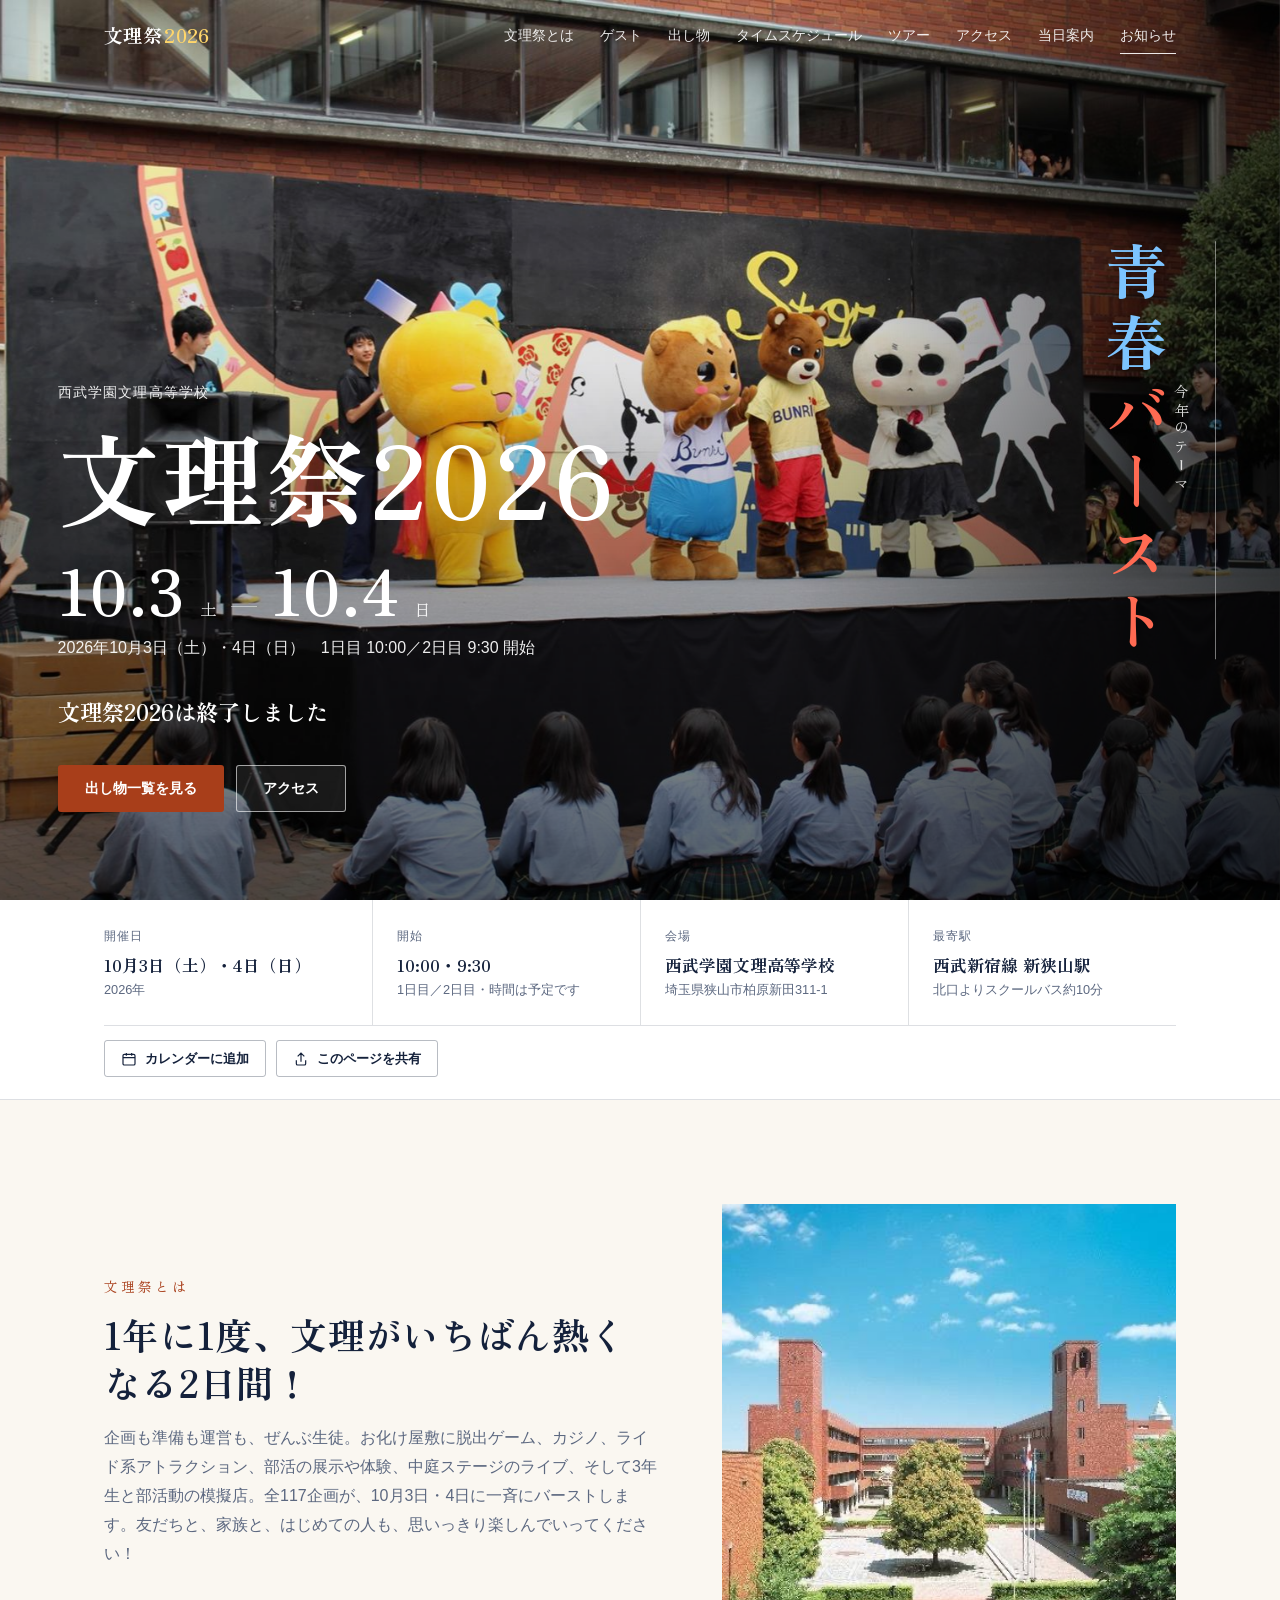
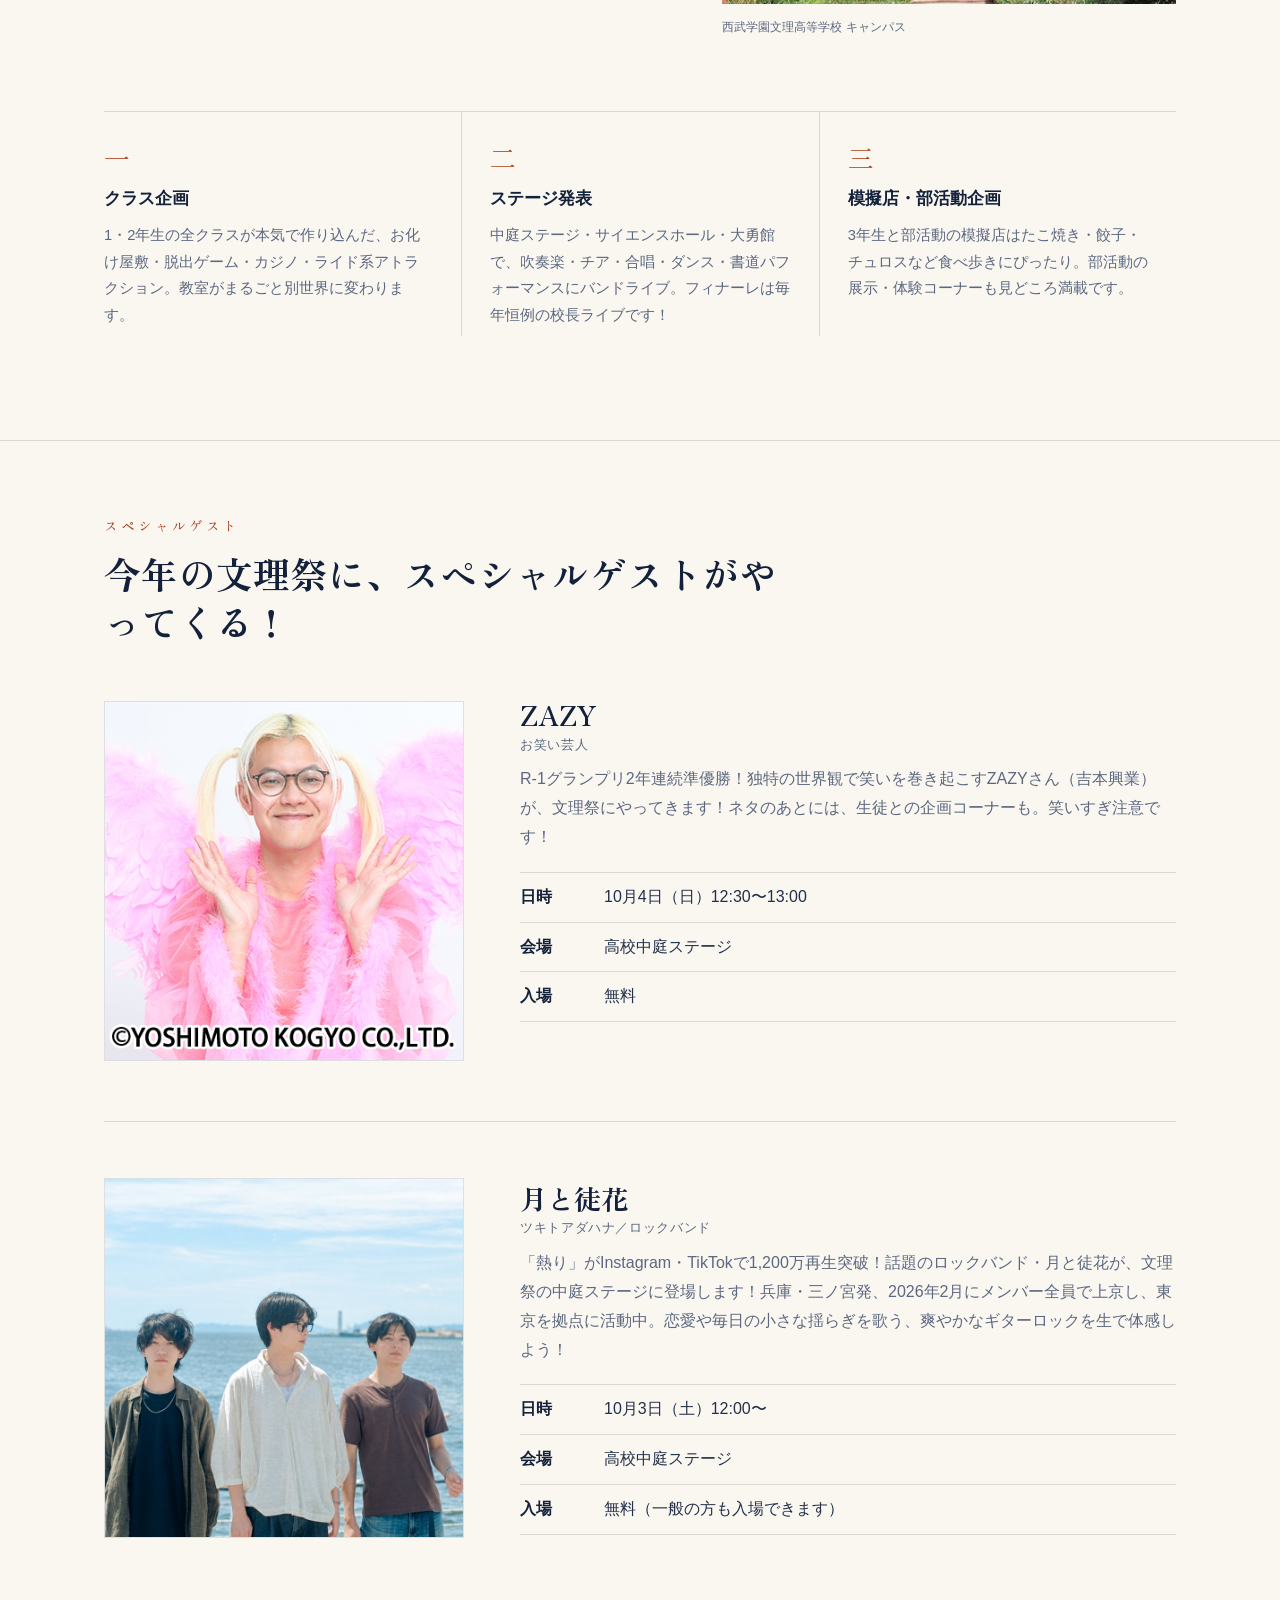
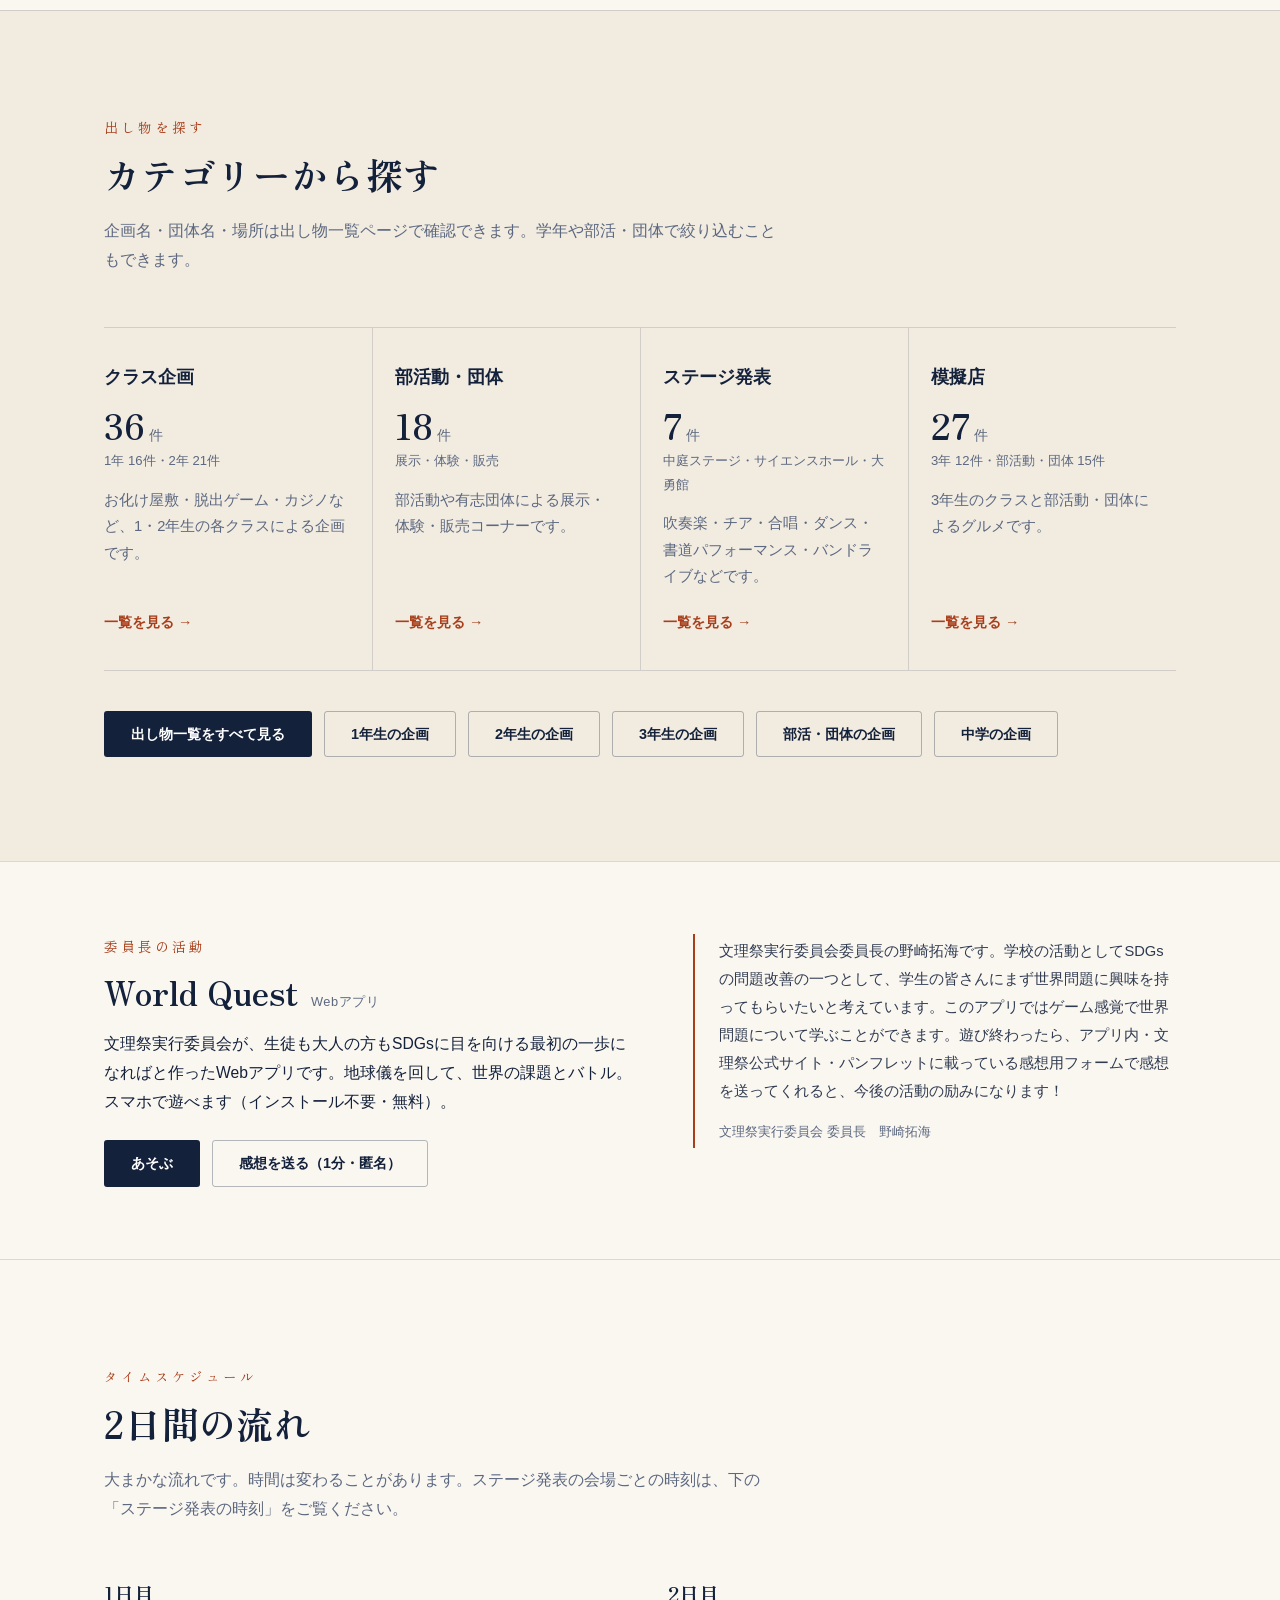
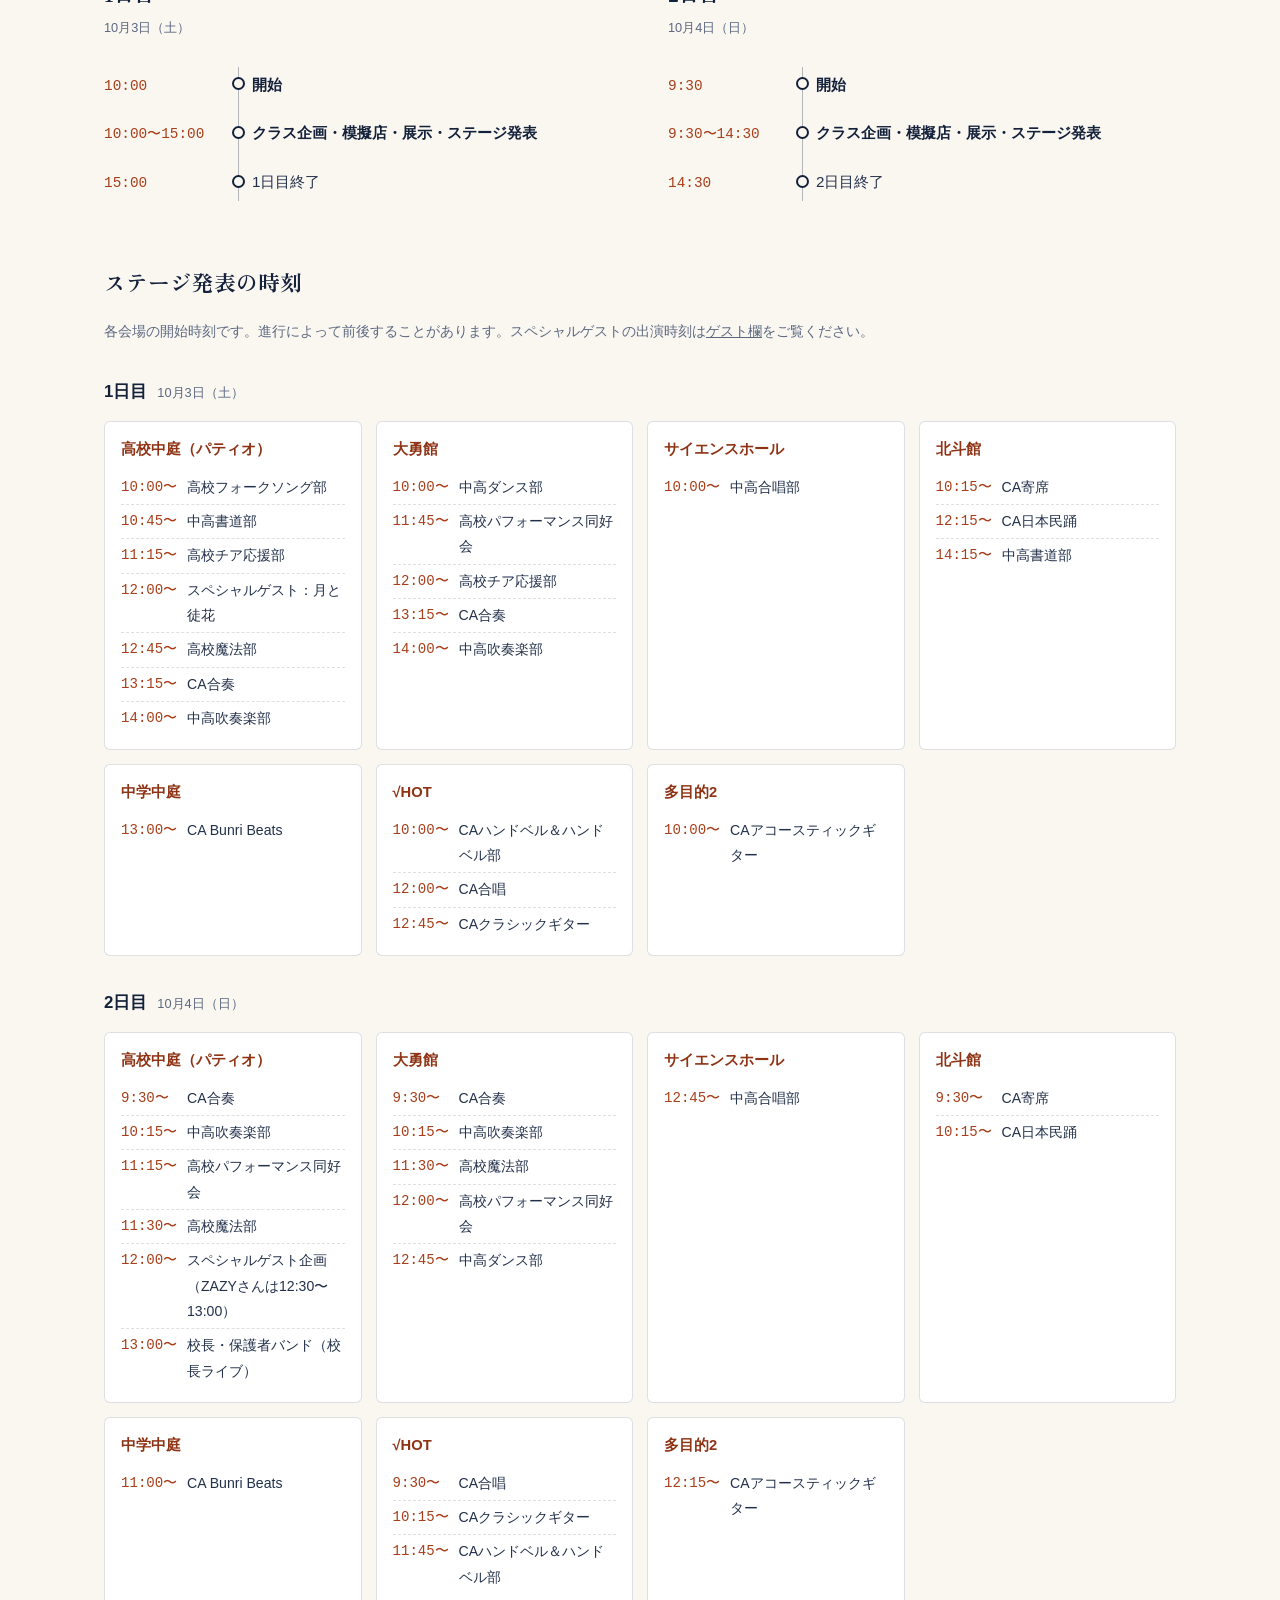
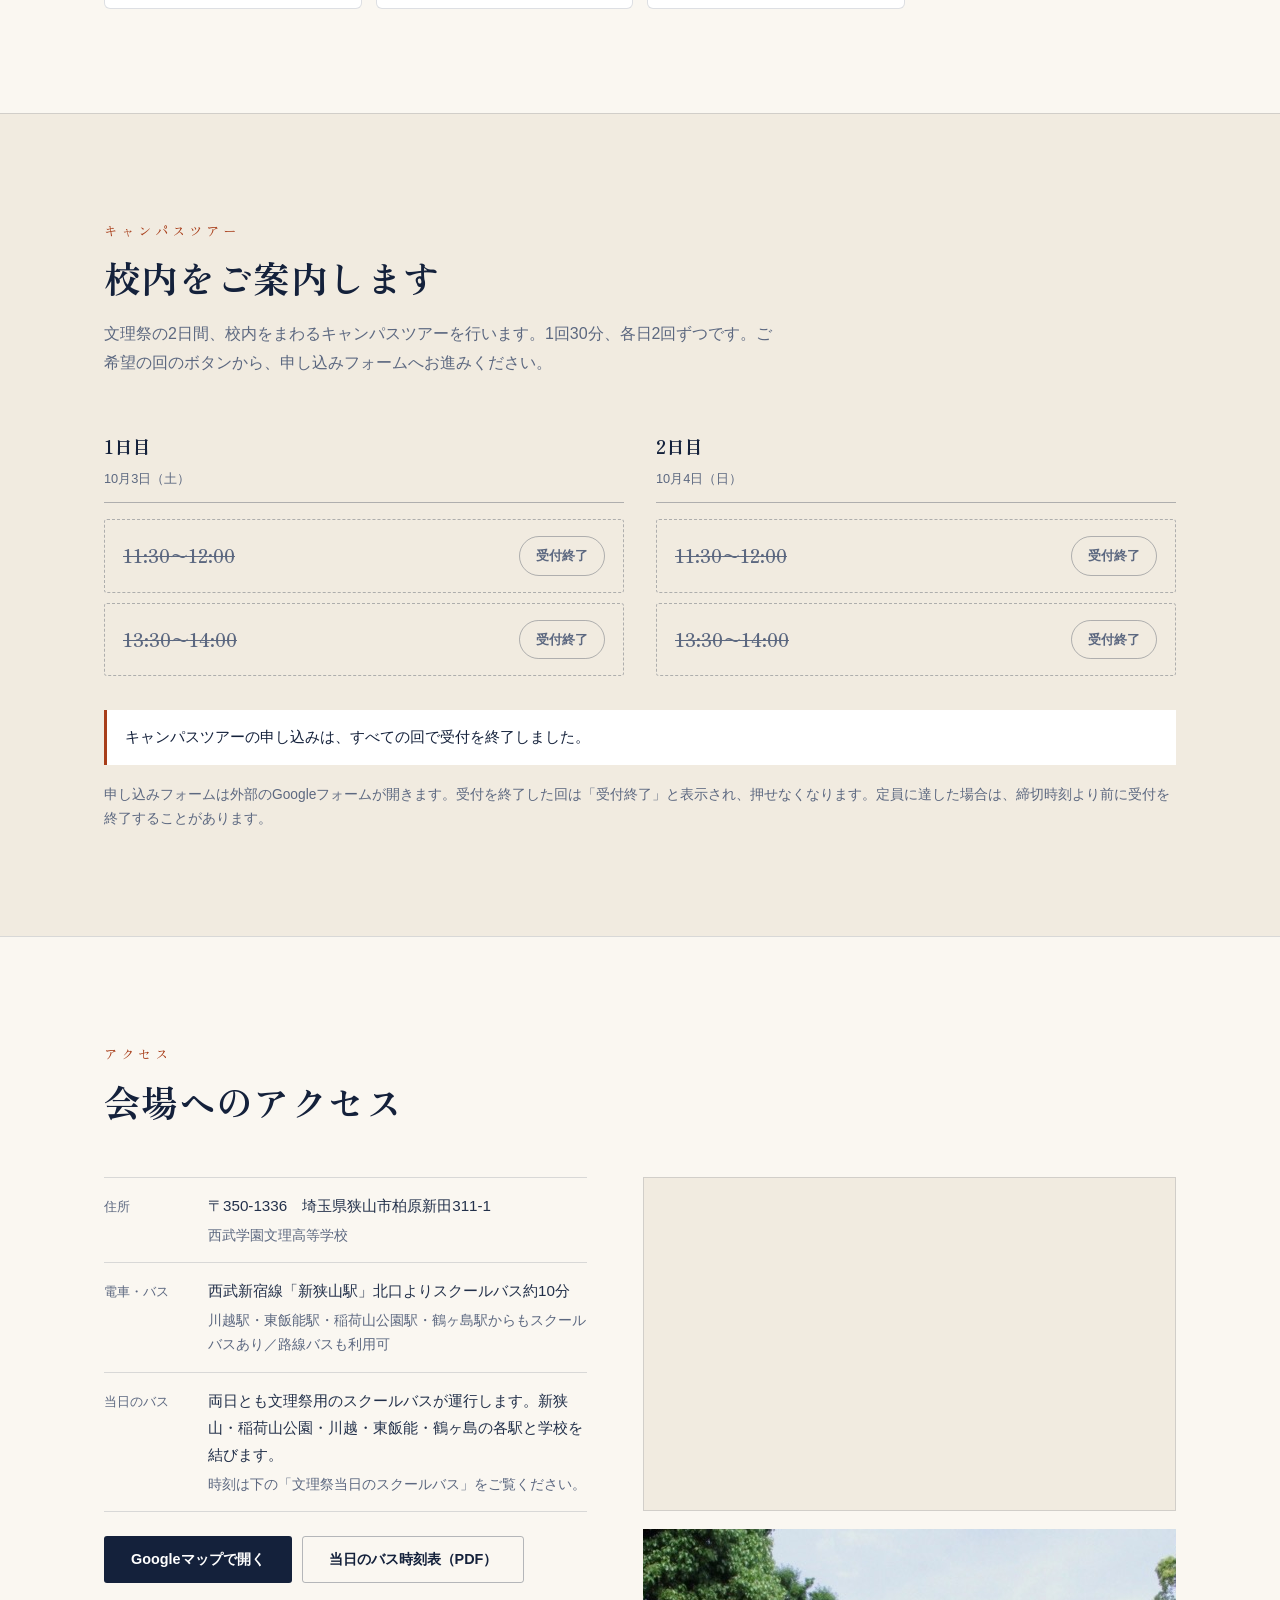
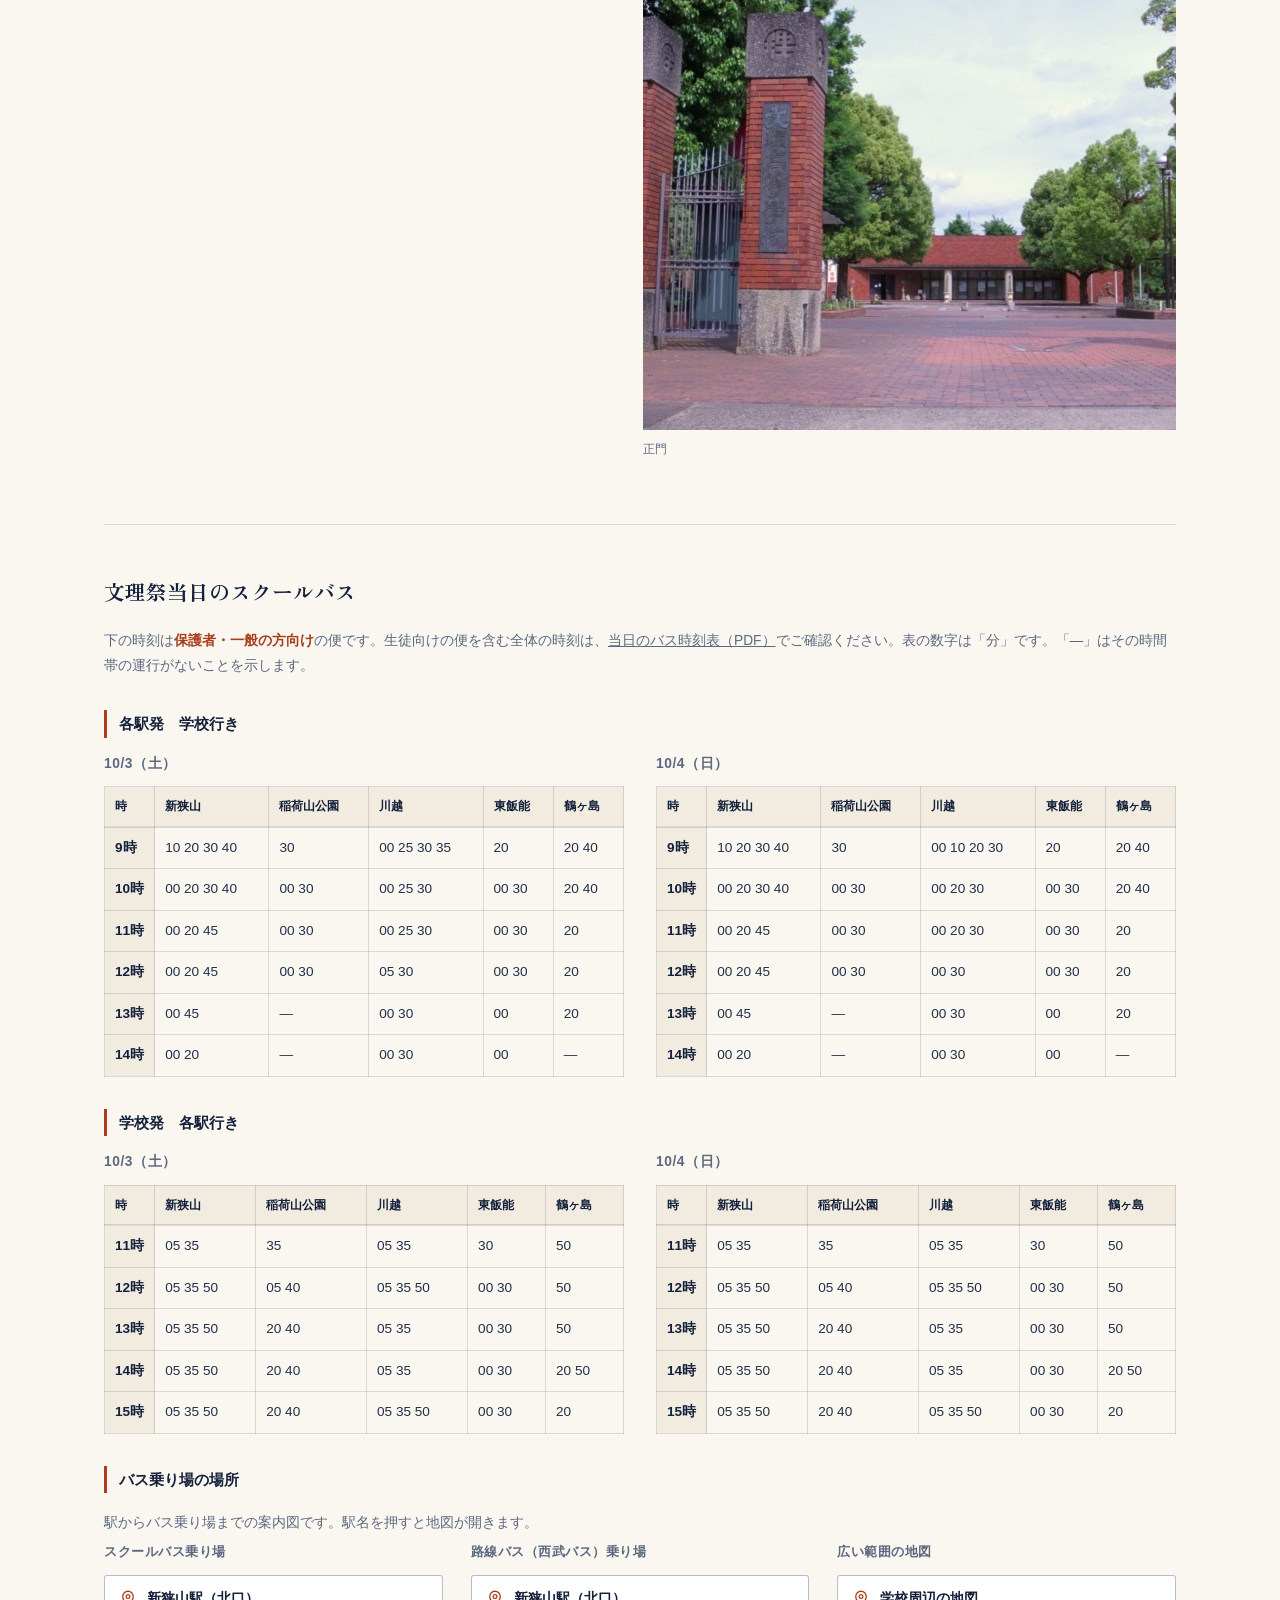
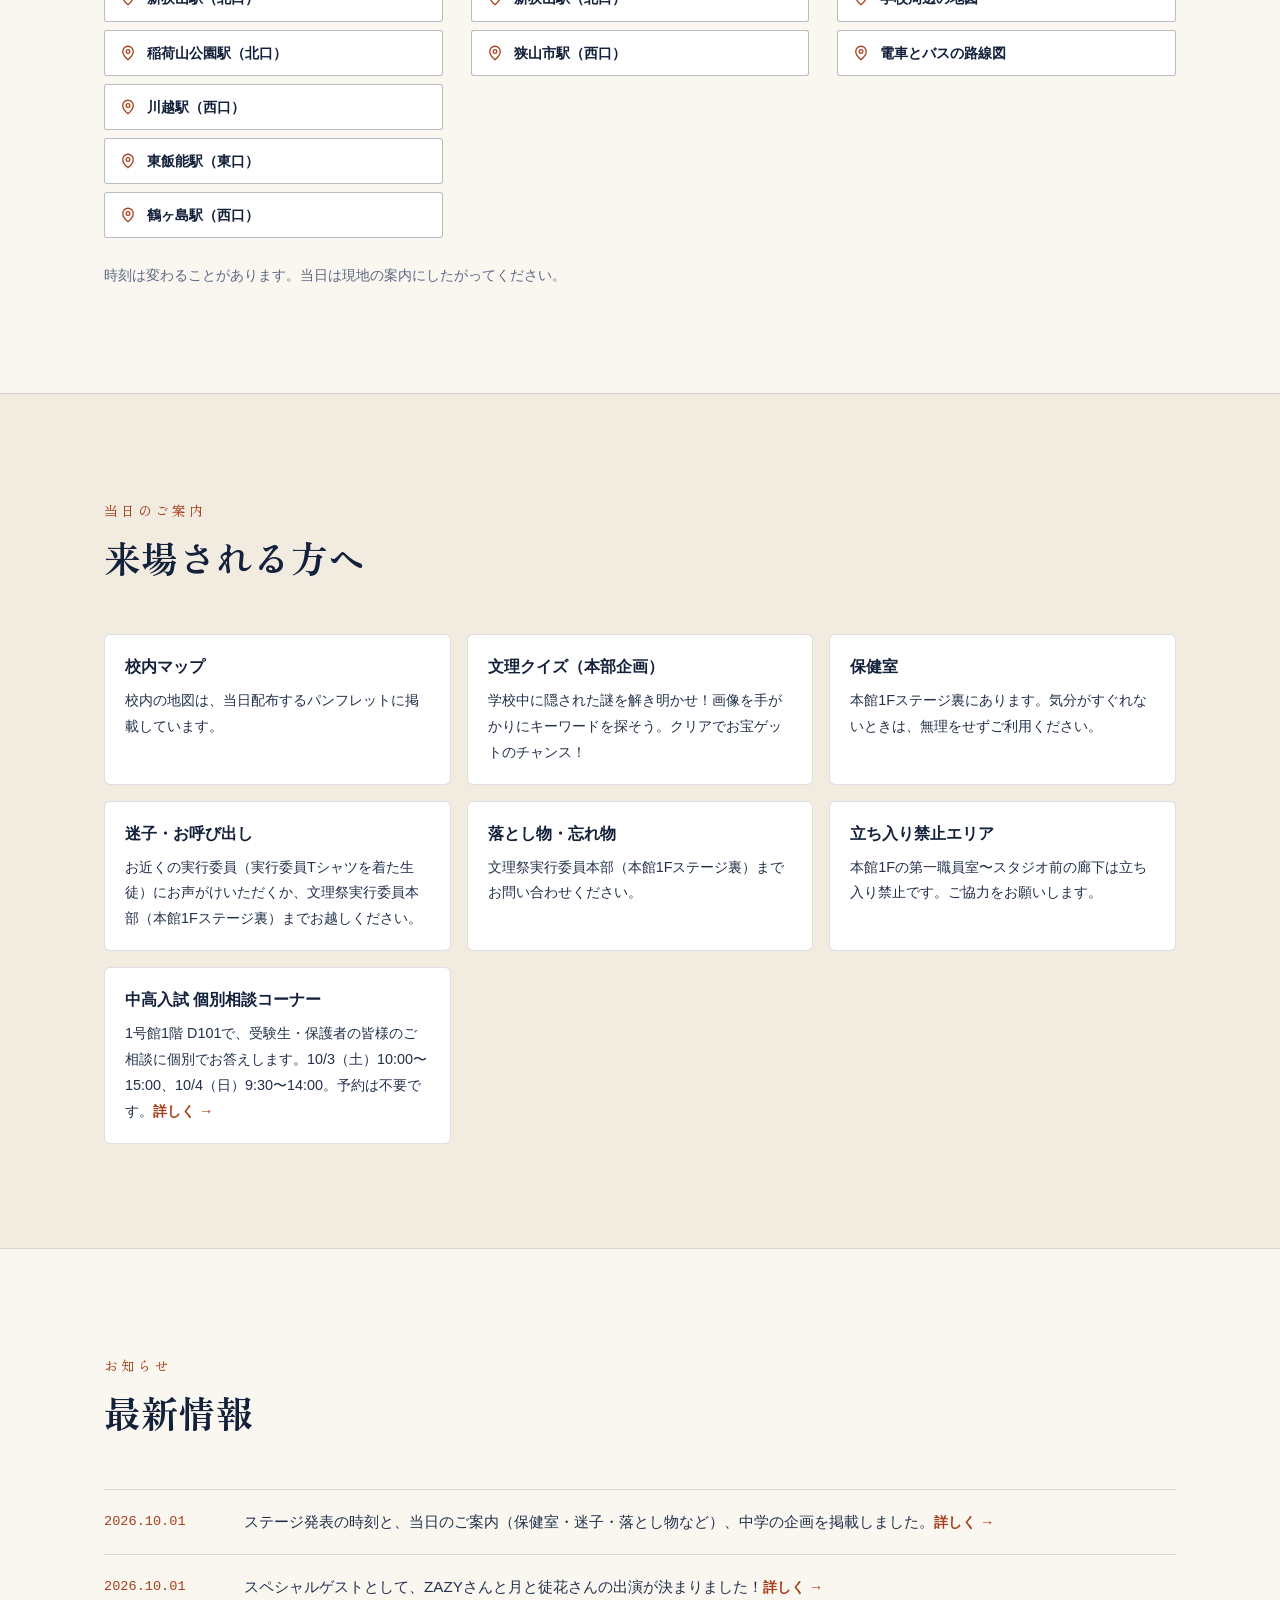
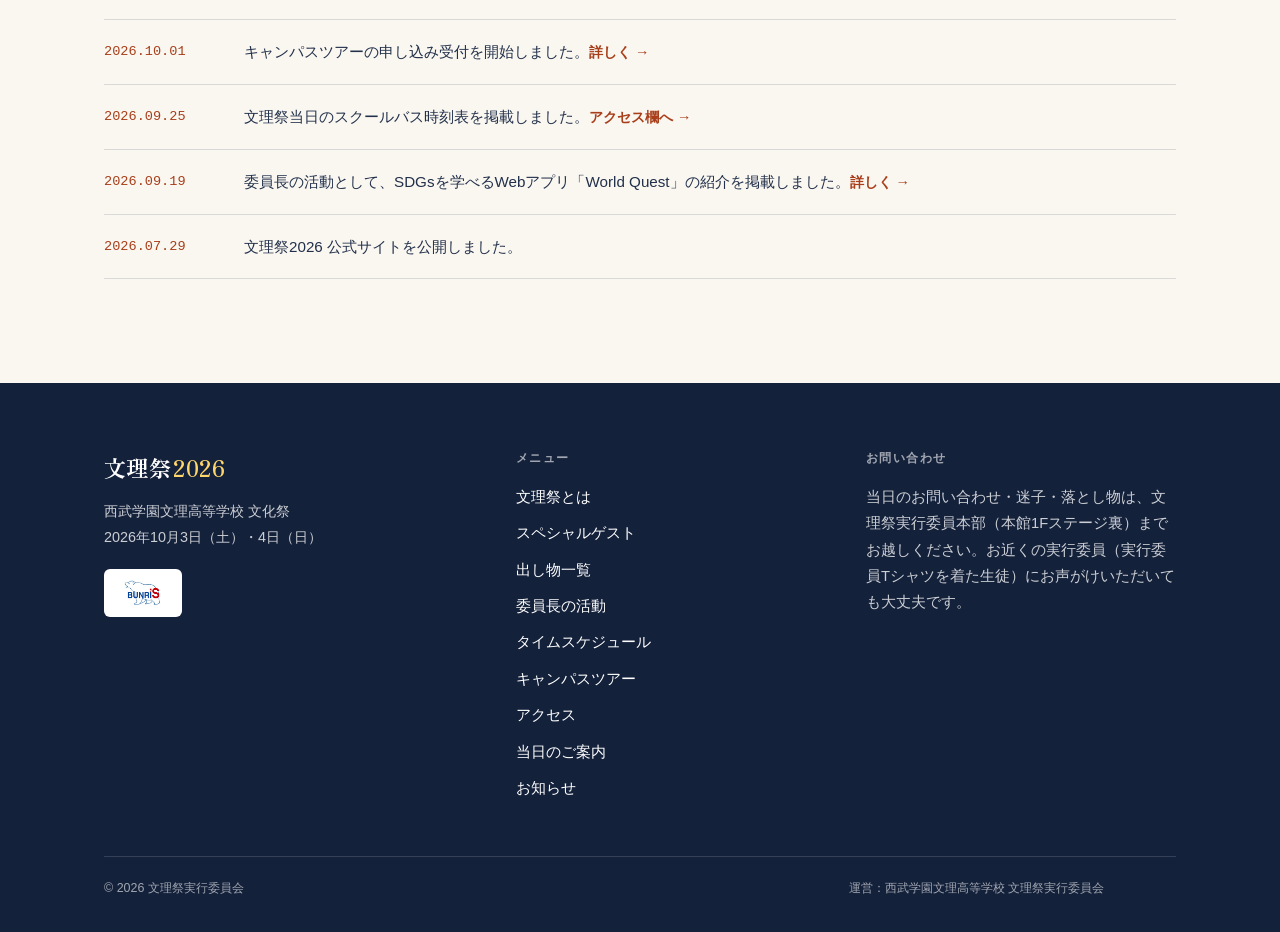
==== commit e73dbab8: "トップページの項目順を来場者の流れに合わせて調整 タイムスケジュールの後を「当日のご案内→ツアー→アクセス」から 「ツアー→アクセス→当日のご案内」に変更。 - 事前申し込みが必要なキャンパスツアーを" ====
--- a/index.html
+++ b/index.html
@@ -81,9 +81,9 @@
       <a href="#guest">ゲスト</a>
       <a href="exhibits.html">出し物</a>
       <a href="#schedule">タイムスケジュール</a>
-      <a href="#guide">当日案内</a>
       <a href="#tour">ツアー</a>
       <a href="#access">アクセス</a>
+      <a href="#guide">当日案内</a>
       <a href="#news">お知らせ</a>
     </nav>
   </div>
@@ -377,24 +377,6 @@
             <div class="stage-venue"><h5>多目的2</h5><ul><li><span class="time">12:15〜</span>CAアコースティックギター</li></ul></div>
           </div>
         </div>
-      </div>
-    </div>
-  </section>
-
-  <section class="section section--deep" id="guide">
-    <div class="container">
-      <div class="section-head">
-        <span class="section-kicker reveal">当日のご案内</span>
-        <h2 class="section-title reveal">来場される方へ</h2>
-      </div>
-      <div class="guide-grid reveal">
-        <div class="guide-card"><h3>校内マップ</h3><p>校内の地図は、当日配布するパンフレットに掲載しています。</p></div>
-        <div class="guide-card"><h3>文理クイズ（本部企画）</h3><p>学校中に隠された謎を解き明かせ！画像を手がかりにキーワードを探そう。クリアでお宝ゲットのチャンス！</p></div>
-        <div class="guide-card"><h3>保健室</h3><p>本館1Fステージ裏にあります。気分がすぐれないときは、無理をせずご利用ください。</p></div>
-        <div class="guide-card"><h3>迷子・お呼び出し</h3><p>お近くの実行委員（実行委員Tシャツを着た生徒）にお声がけいただくか、文理祭実行委員本部（本館1Fステージ裏）までお越しください。</p></div>
-        <div class="guide-card"><h3>落とし物・忘れ物</h3><p>文理祭実行委員本部（本館1Fステージ裏）までお問い合わせください。</p></div>
-        <div class="guide-card"><h3>立ち入り禁止エリア</h3><p>本館1Fの第一職員室〜スタジオ前の廊下は立ち入り禁止です。ご協力をお願いします。</p></div>
-        <div class="guide-card"><h3>中高入試 個別相談コーナー</h3><p>1号館1階 D101で、受験生・保護者の皆様のご相談に個別でお答えします。10/3（土）10:00〜15:00、10/4（日）9:30〜14:00。予約は不要です。<a class="text-link" href="exhibits.html">詳しく →</a></p></div>
       </div>
     </div>
   </section>
@@ -537,6 +519,25 @@
     </div>
   </section>
 
+  <section class="section section--deep" id="guide">
+    <div class="container">
+      <div class="section-head">
+        <span class="section-kicker reveal">当日のご案内</span>
+        <h2 class="section-title reveal">来場される方へ</h2>
+      </div>
+      <div class="guide-grid reveal">
+        <div class="guide-card"><h3>校内マップ</h3><p>校内の地図は、当日配布するパンフレットに掲載しています。</p></div>
+        <div class="guide-card"><h3>文理クイズ（本部企画）</h3><p>学校中に隠された謎を解き明かせ！画像を手がかりにキーワードを探そう。クリアでお宝ゲットのチャンス！</p></div>
+        <div class="guide-card"><h3>保健室</h3><p>本館1Fステージ裏にあります。気分がすぐれないときは、無理をせずご利用ください。</p></div>
+        <div class="guide-card"><h3>迷子・お呼び出し</h3><p>お近くの実行委員（実行委員Tシャツを着た生徒）にお声がけいただくか、文理祭実行委員本部（本館1Fステージ裏）までお越しください。</p></div>
+        <div class="guide-card"><h3>落とし物・忘れ物</h3><p>文理祭実行委員本部（本館1Fステージ裏）までお問い合わせください。</p></div>
+        <div class="guide-card"><h3>立ち入り禁止エリア</h3><p>本館1Fの第一職員室〜スタジオ前の廊下は立ち入り禁止です。ご協力をお願いします。</p></div>
+        <div class="guide-card"><h3>中高入試 個別相談コーナー</h3><p>1号館1階 D101で、受験生・保護者の皆様のご相談に個別でお答えします。10/3（土）10:00〜15:00、10/4（日）9:30〜14:00。予約は不要です。<a class="text-link" href="exhibits.html">詳しく →</a></p></div>
+      </div>
+    </div>
+  </section>
+
+
   <section class="section" id="news">
     <div class="container">
       <div class="section-head">
@@ -574,9 +575,9 @@
           <li><a href="exhibits.html">出し物一覧</a></li>
           <li><a href="#activity">委員長の活動</a></li>
           <li><a href="#schedule">タイムスケジュール</a></li>
-          <li><a href="#guide">当日のご案内</a></li>
           <li><a href="#tour">キャンパスツアー</a></li>
           <li><a href="#access">アクセス</a></li>
+          <li><a href="#guide">当日のご案内</a></li>
           <li><a href="#news">お知らせ</a></li>
         </ul>
       </div>
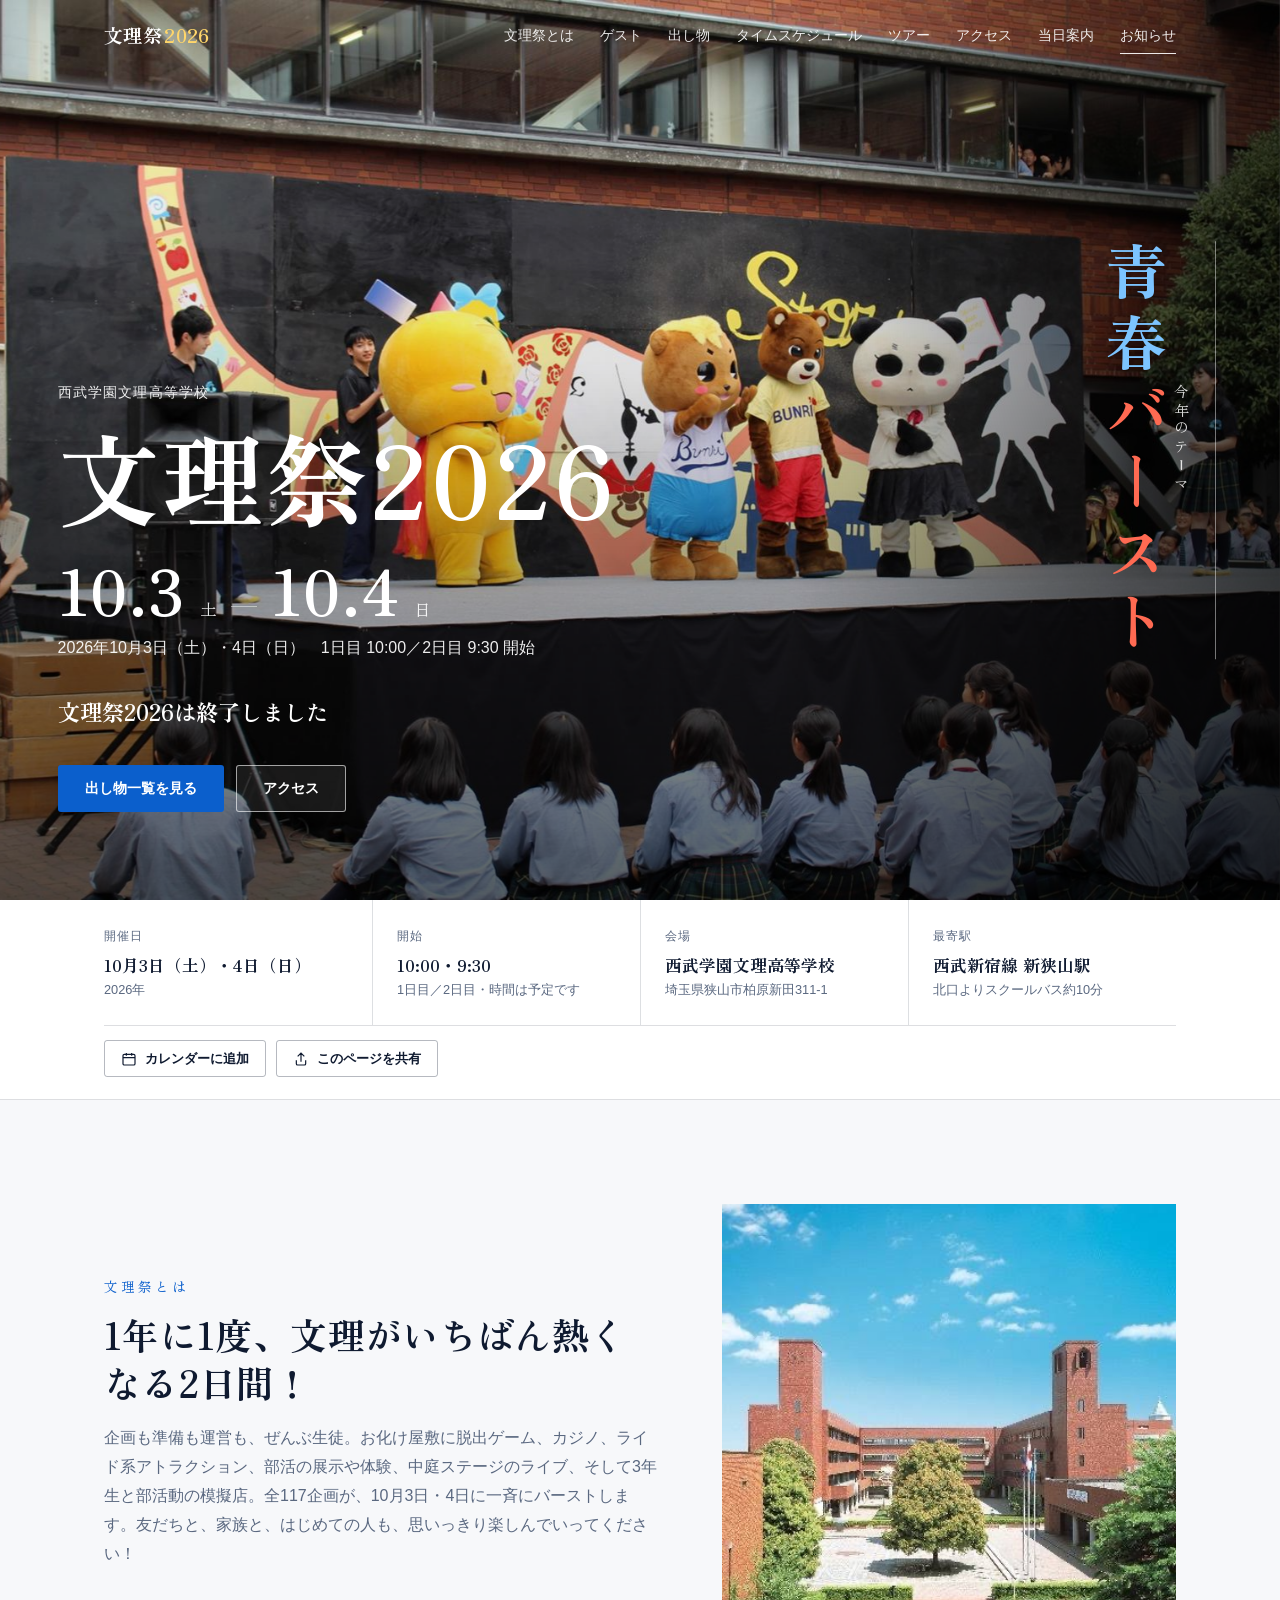
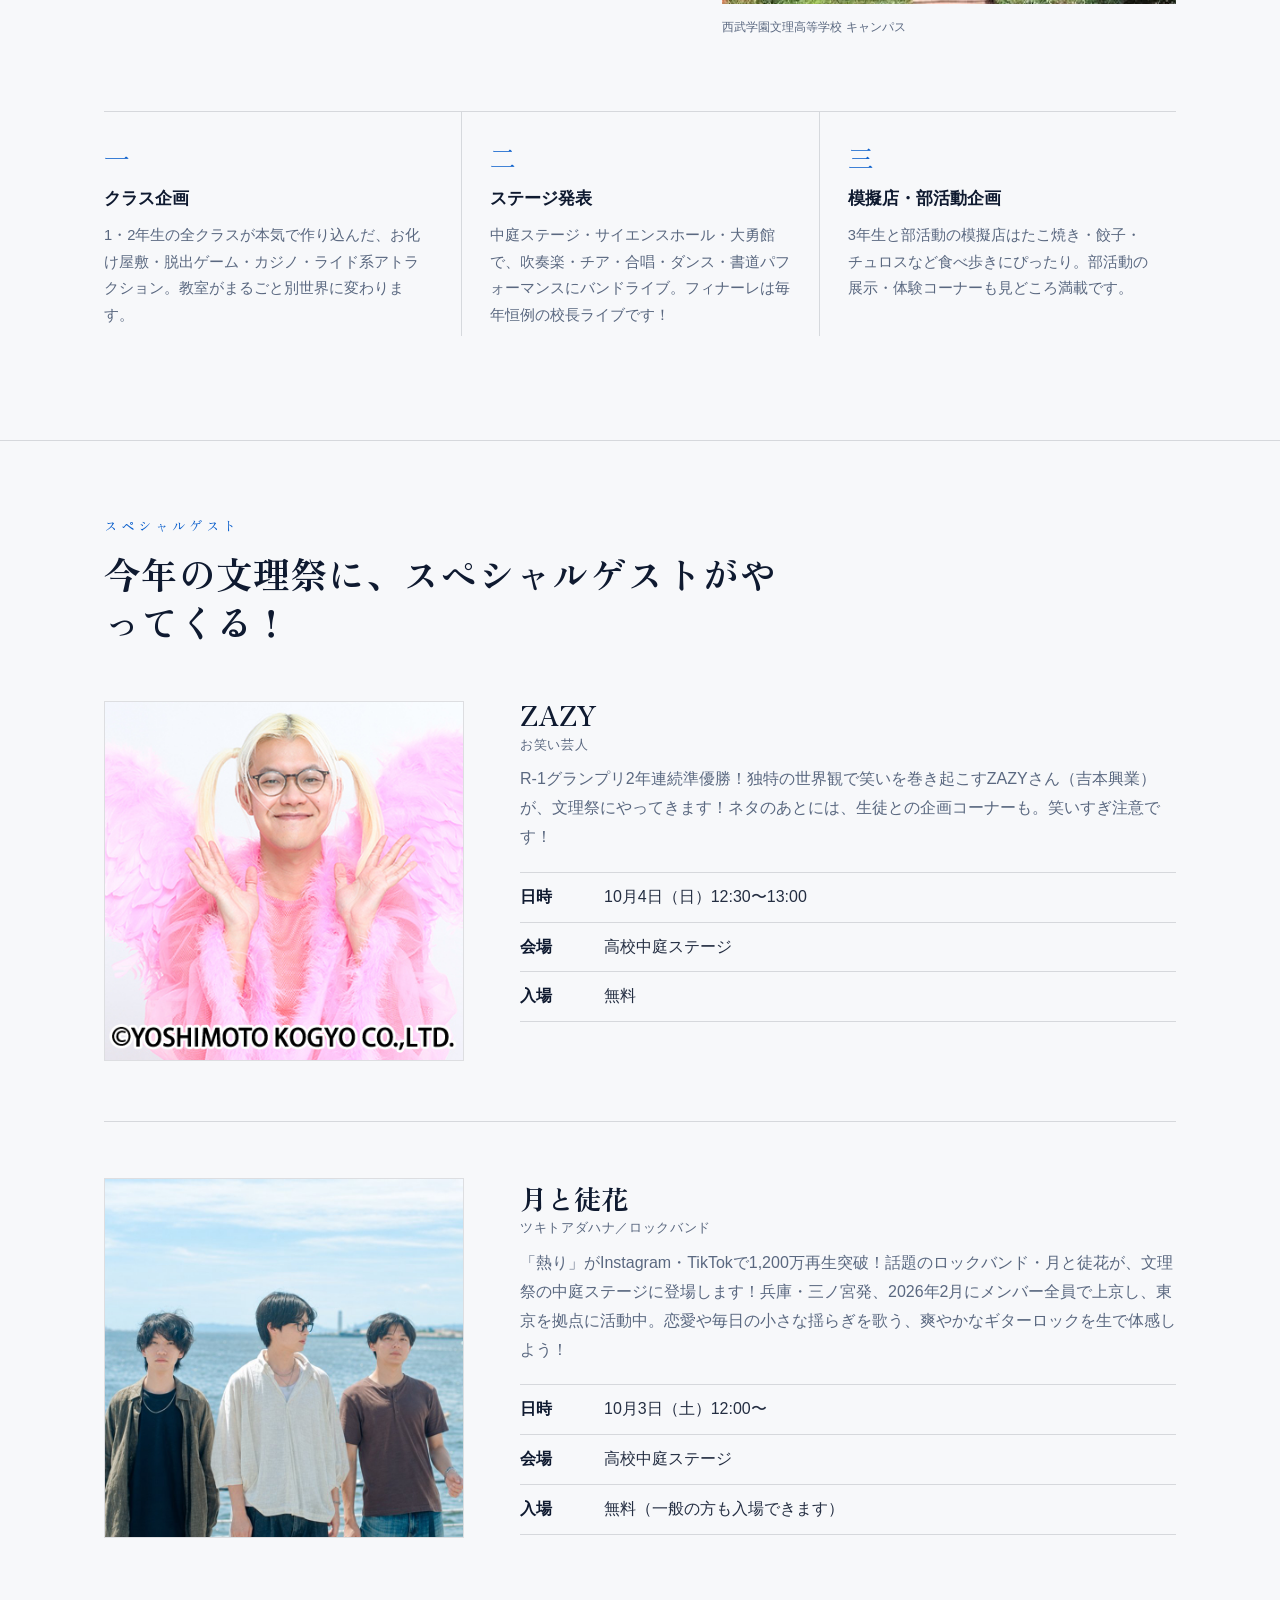
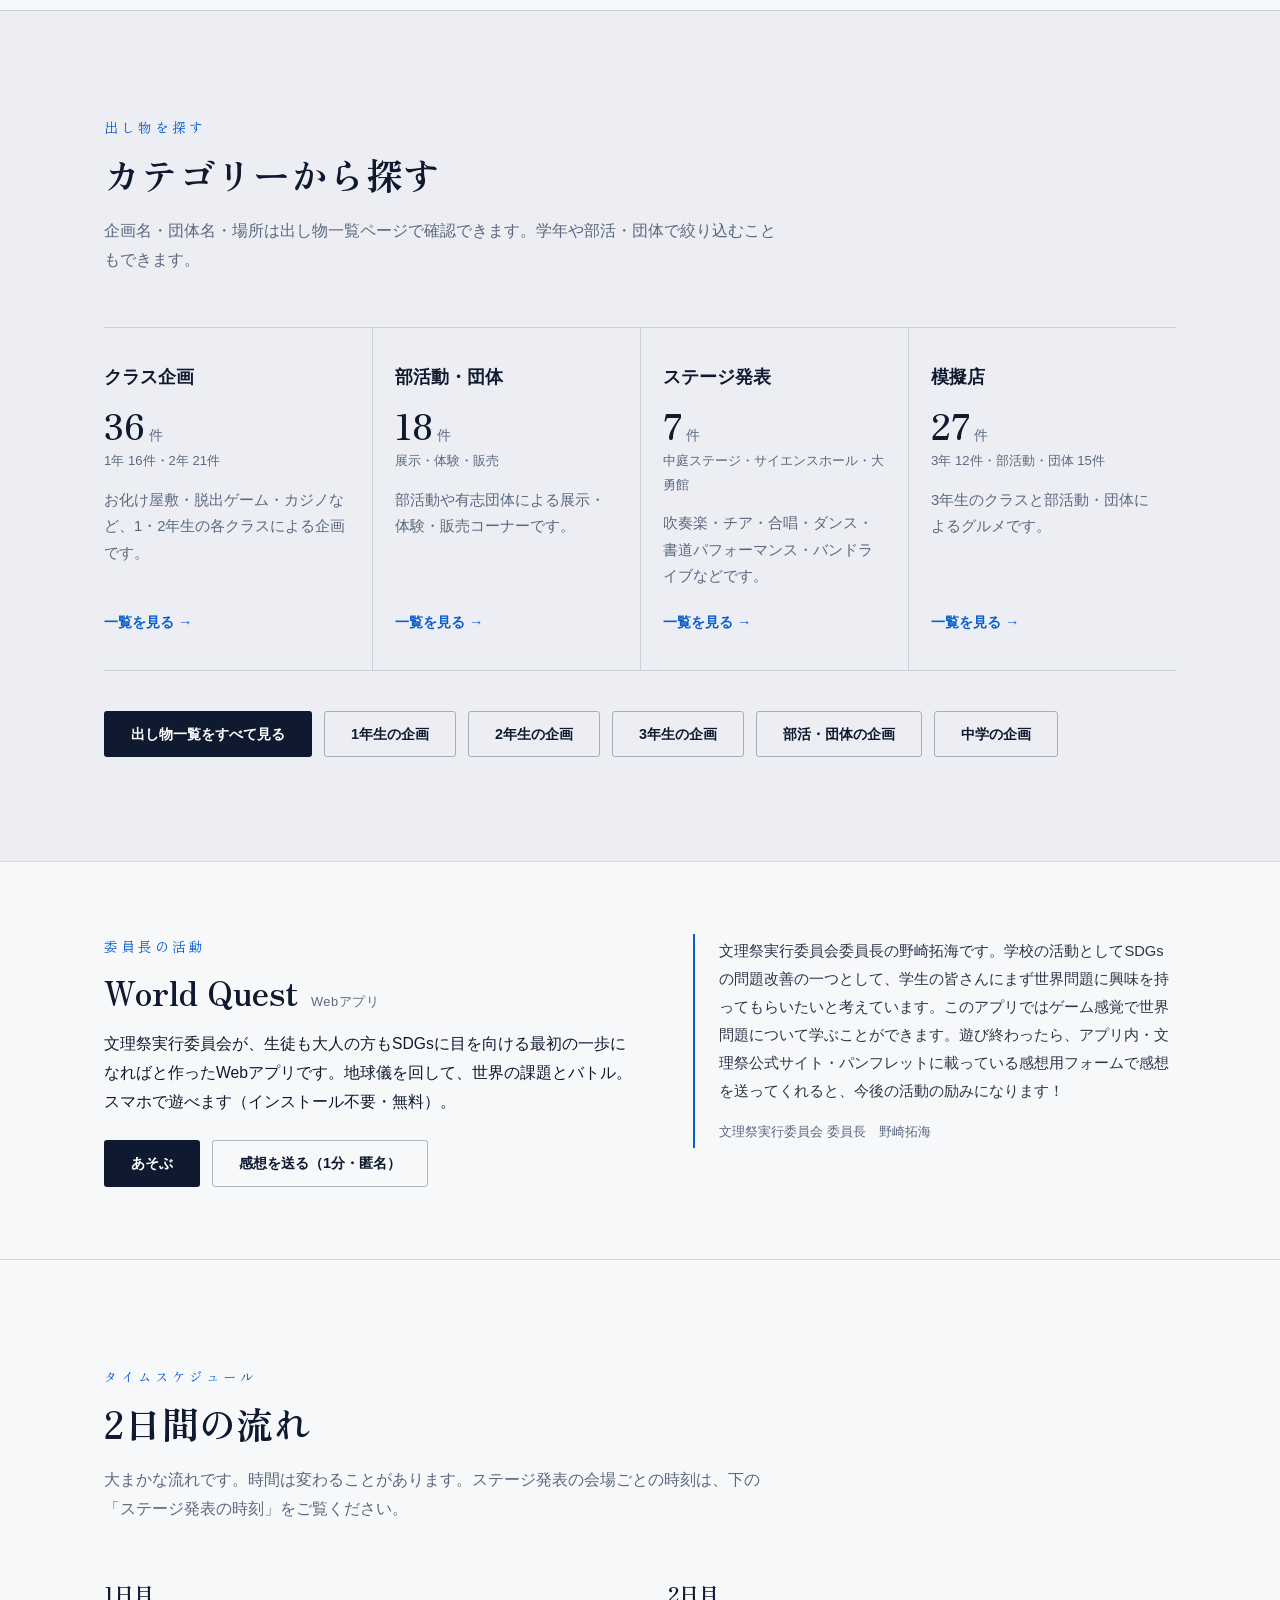
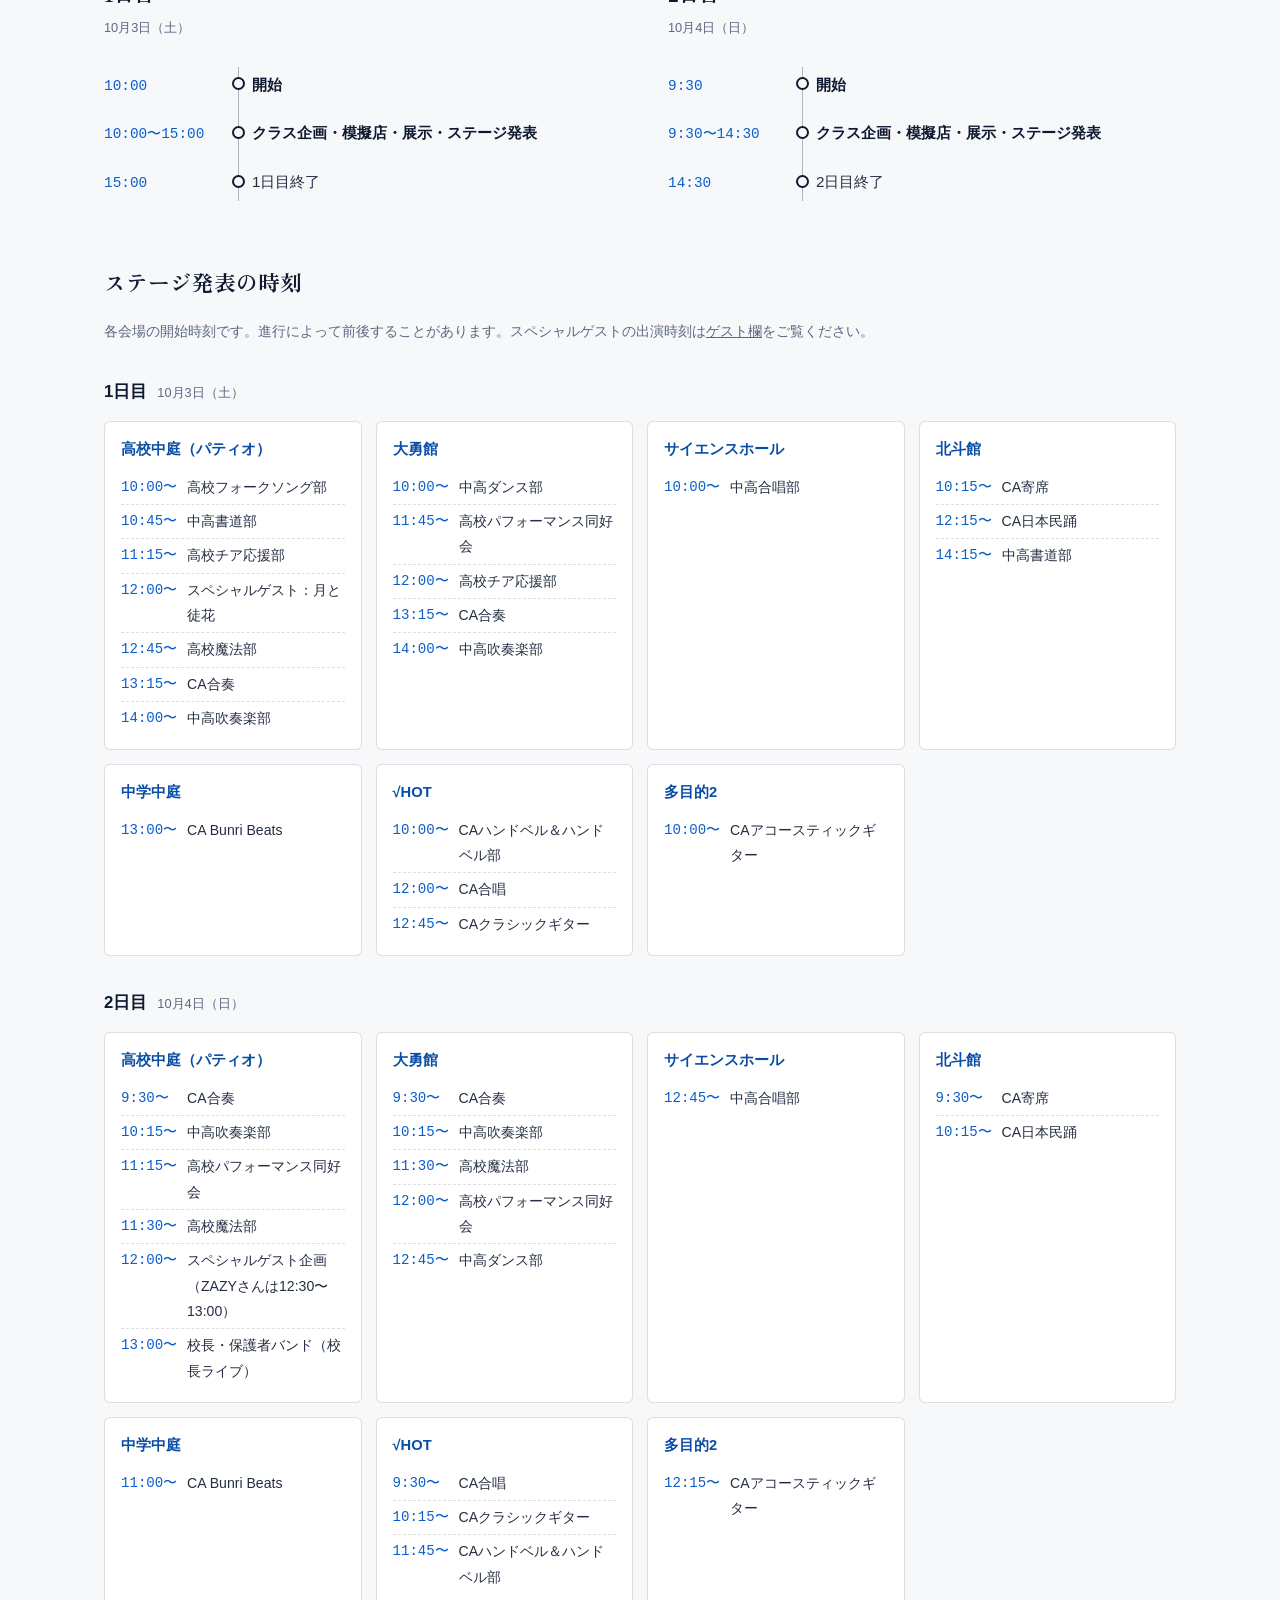
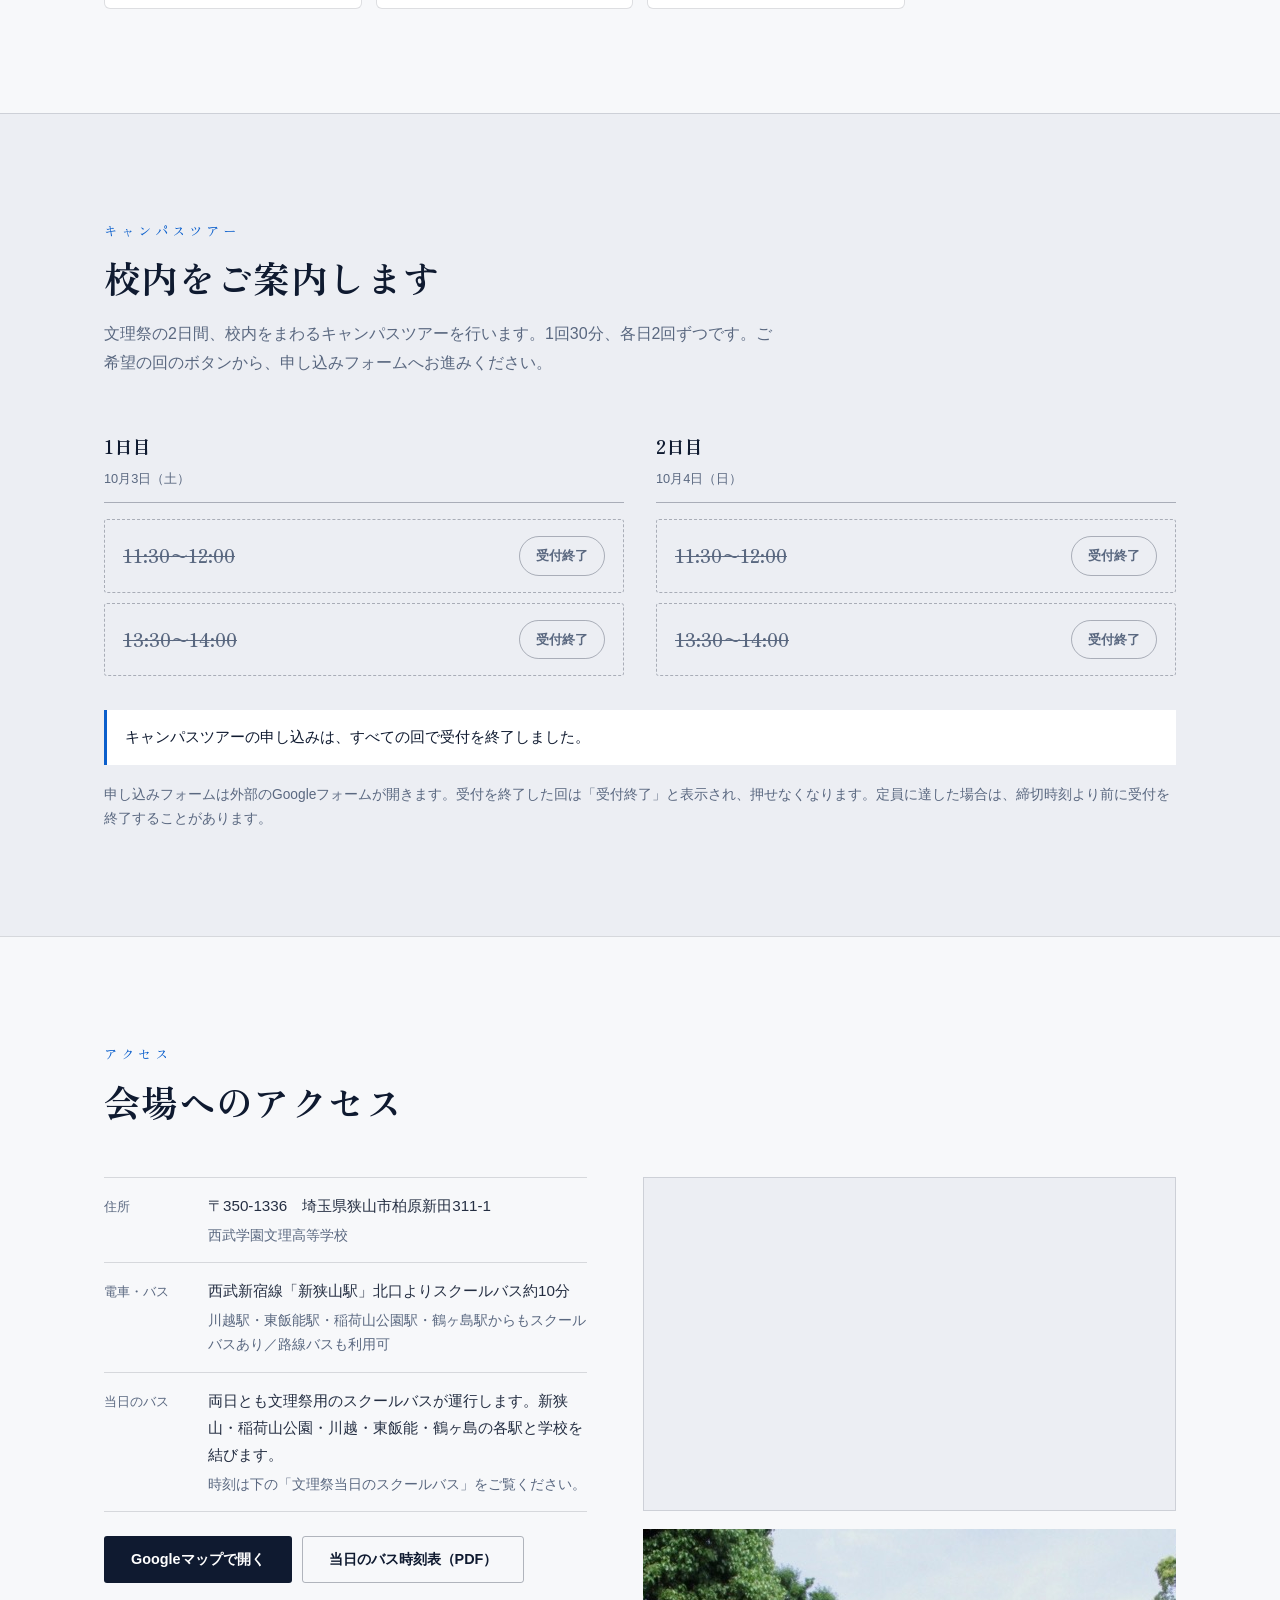
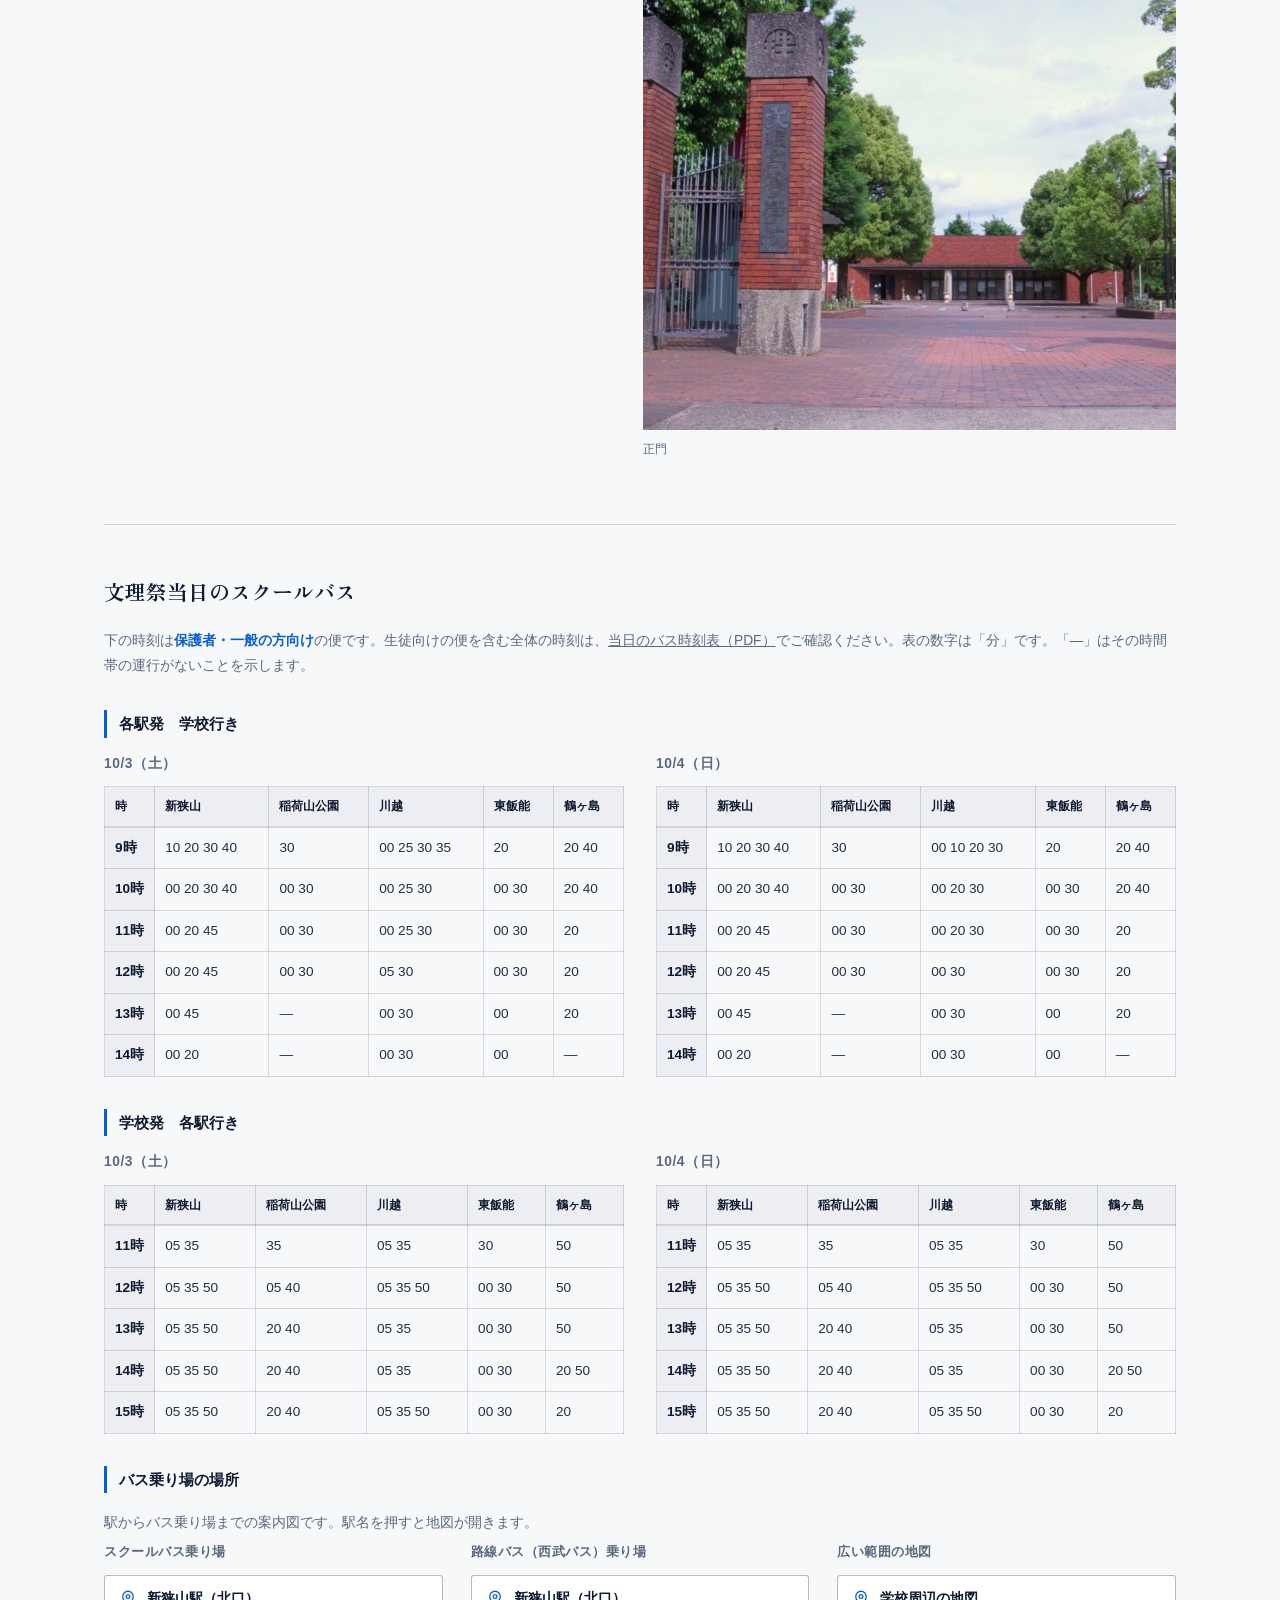
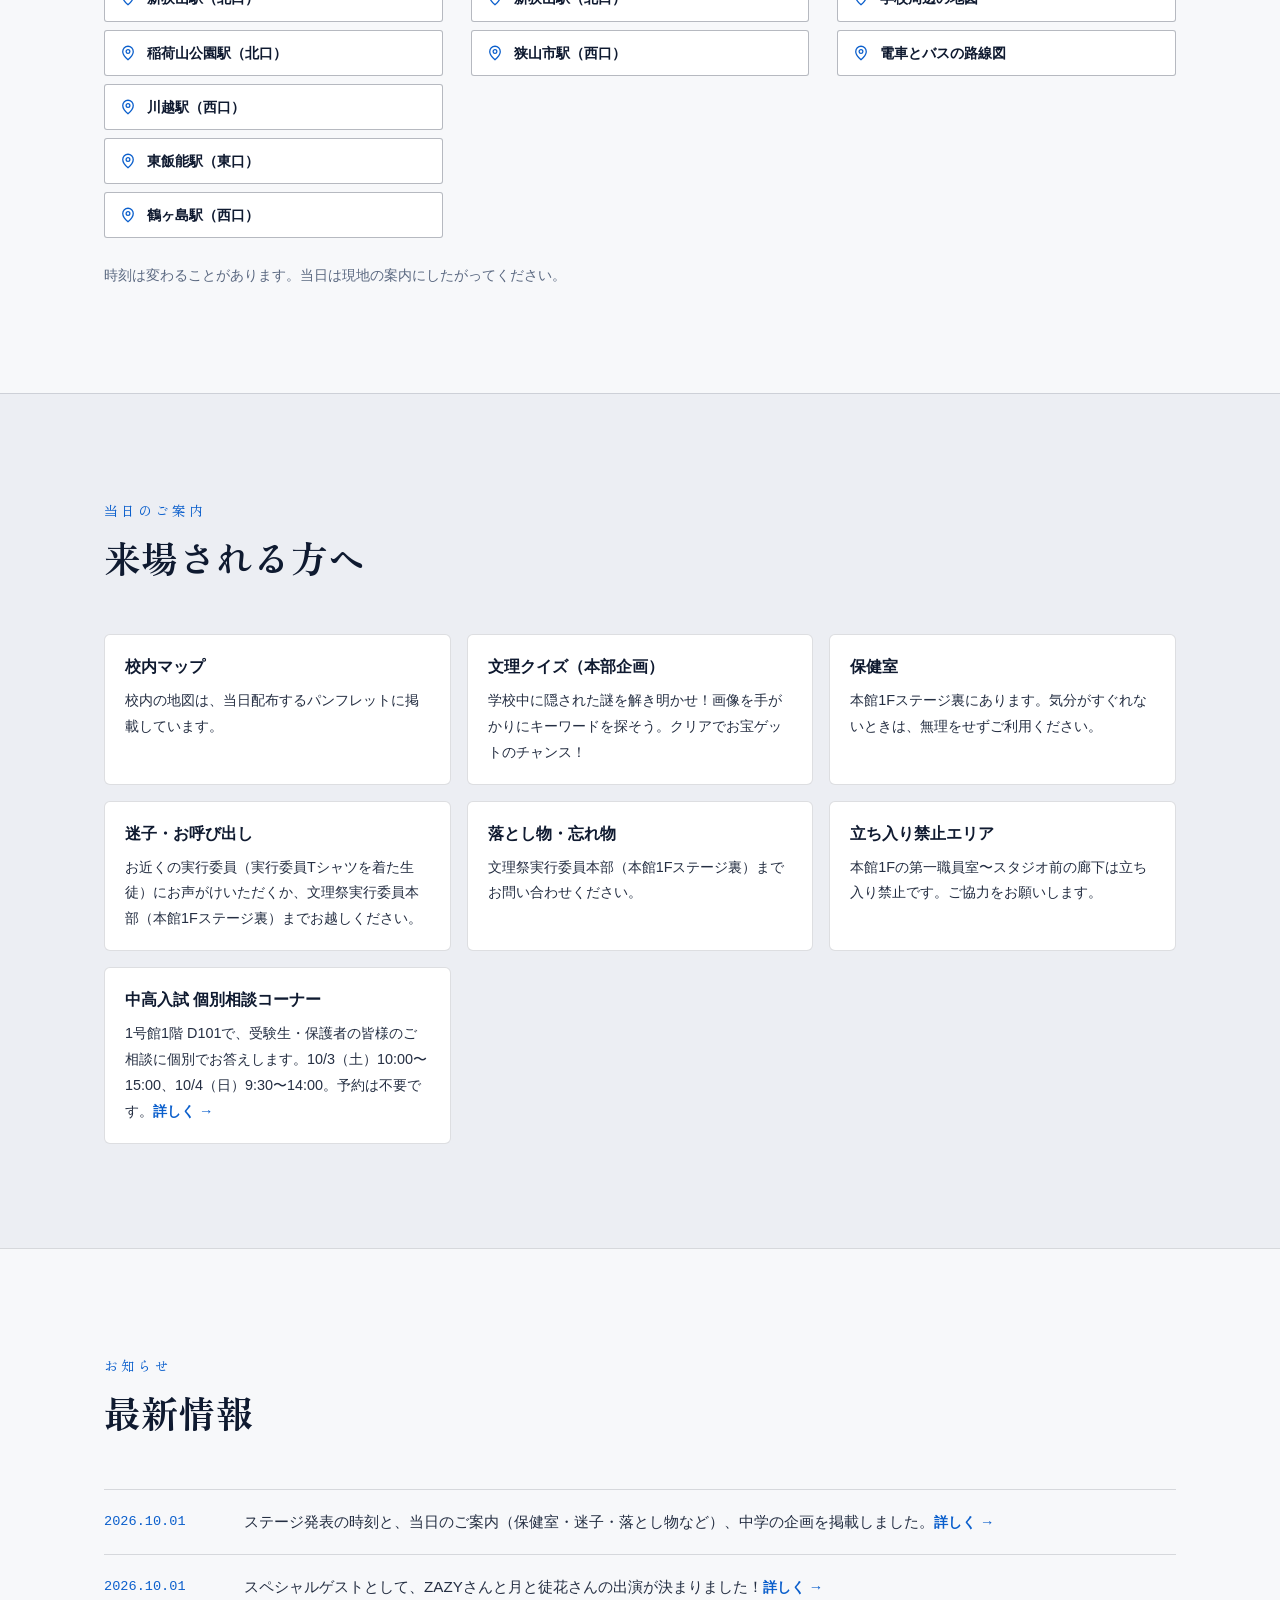
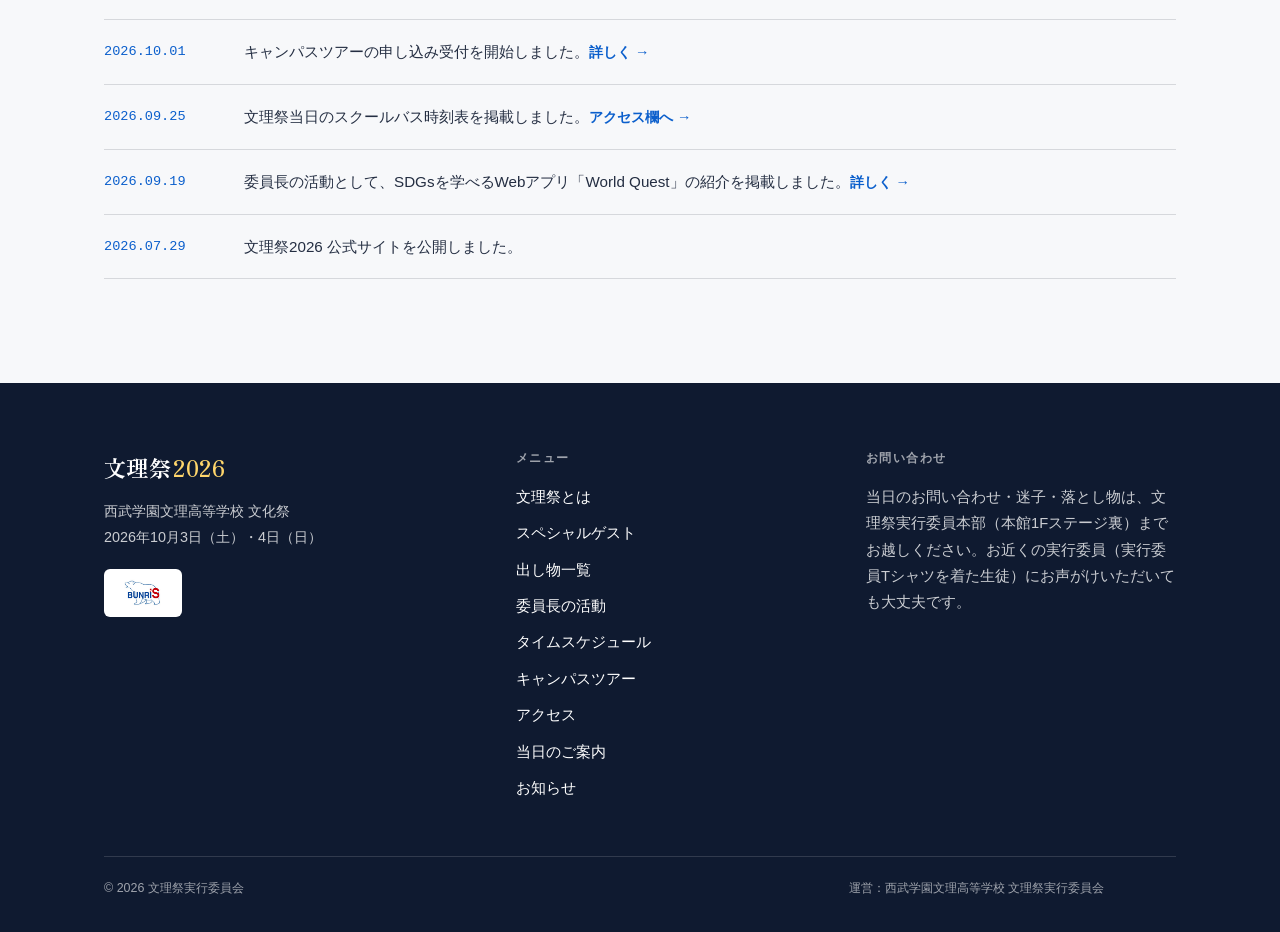
==== commit 4a998145: "配色を案C「藍とシアン」に変更 - :root の配色を一新（背景 #f7f8fa、見出し #0f1a30、アクセント #0b5fcc） - 変数を使わず直接書かれていた6箇所の旧色もあわせて更新 -" ====
--- a/index.html
+++ b/index.html
@@ -17,8 +17,9 @@
 <meta name="twitter:title" content="文理祭 2026 | 文理祭実行委員会">
 <meta name="twitter:description" content="文理祭2026 公式サイト。開催日程・出し物・アクセス情報をご案内します。">
 <meta name="twitter:image" content="https://bunrisai2026.github.io/images/hero-courtyard.jpg">
-<meta name="theme-color" content="#14213b">
-<link rel="icon" type="image/png" href="images/favicon.png">
+<meta name="theme-color" media="(prefers-color-scheme: light)" content="#f7f8fa">
+<meta name="theme-color" media="(prefers-color-scheme: dark)" content="#0f1a30">
+<link rel="icon" type="image/png" href="images/favicon.png?v=2">
 <script type="application/ld+json">
 {
   "@context": "https://schema.org",
@@ -53,7 +54,7 @@
 <link rel="preconnect" href="https://fonts.googleapis.com">
 <link rel="preconnect" href="https://fonts.gstatic.com" crossorigin>
 <link rel="stylesheet" href="https://fonts.googleapis.com/css2?family=Zen+Old+Mincho:wght@400;700;900&display=swap">
-<link rel="stylesheet" href="css/style.css?v=20">
+<link rel="stylesheet" href="css/style.css?v=21">
 </head>
 <body>
 
--- a/css/style.css
+++ b/css/style.css
@@ -4,16 +4,16 @@
    - 大見出し: 明朝 (Zen Old Mincho) / 本文・案内・数字: ゴシック
    ===================================================================== */
 :root {
-  --bg: #faf7f1;
-  --bg-deep: #f1ebe0;
+  --bg: #f7f8fa;
+  --bg-deep: #eceef3;
   --paper: #ffffff;
-  --ink: #14213b;
-  --text: #22304a;
-  --muted: #5c6880;
-  --line: rgba(20, 33, 59, 0.14);
-  --line-strong: rgba(20, 33, 59, 0.3);
-  --accent: #a83e1a;
-  --accent-ink: #8f3315;
+  --ink: #0f1a30;
+  --text: #242e42;
+  --muted: #5a6880;
+  --line: rgba(15, 26, 48, 0.14);
+  --line-strong: rgba(15, 26, 48, 0.3);
+  --accent: #0b5fcc;
+  --accent-ink: #0a4da6;
   --sun: #ffd66b;
   --max-width: 1120px;
   --header-h: 72px;
@@ -74,7 +74,7 @@
   transition: background 0.4s var(--ease), border-color 0.4s var(--ease);
 }
 .site-header.is-scrolled {
-  background: rgba(250, 247, 241, 0.94);
+  background: rgba(247, 248, 250, 0.94);
   border-bottom-color: var(--line);
   backdrop-filter: blur(10px);
   -webkit-backdrop-filter: blur(10px);
@@ -384,7 +384,7 @@
 .page-title { font-family: var(--font-mincho); font-weight: 700; font-size: clamp(2.1rem, 4.6vw, 3rem); margin: 0 0 14px; color: var(--ink); line-height: 1.2; }
 .page-lead { color: var(--muted); margin: 0; max-width: 640px; }
 
-.subnav { position: sticky; top: var(--header-h); z-index: 40; background: rgba(250,247,241,0.96); backdrop-filter: blur(8px); -webkit-backdrop-filter: blur(8px); border-bottom: 1px solid var(--line); }
+.subnav { position: sticky; top: var(--header-h); z-index: 40; background: rgba(247,248,250,0.96); backdrop-filter: blur(8px); -webkit-backdrop-filter: blur(8px); border-bottom: 1px solid var(--line); }
 .subnav-inner { display: flex; gap: 4px; overflow-x: auto; scrollbar-width: none; }
 .subnav-inner::-webkit-scrollbar { display: none; }
 .subnav a { flex-shrink: 0; padding: 14px 16px; font-size: 0.88rem; color: var(--muted); text-decoration: none; border-bottom: 2px solid transparent; margin-bottom: -1px; }
@@ -396,7 +396,7 @@
   width: 100%; padding: 13px 16px 13px 42px; border: 1px solid var(--line-strong); border-radius: 3px;
   background: var(--paper); color: var(--text); font-size: 1rem; font-family: inherit;
 }
-.search-box input:focus { border-color: var(--ink); outline: none; box-shadow: 0 0 0 3px rgba(20,33,59,0.08); }
+.search-box input:focus { border-color: var(--ink); outline: none; box-shadow: 0 0 0 3px rgba(15,26,48,0.08); }
 .search-box svg { position: absolute; left: 14px; top: 50%; transform: translateY(-50%); width: 18px; height: 18px; color: var(--muted); pointer-events: none; }
 .filter-group { display: inline-flex; border: 1px solid var(--line-strong); border-radius: 3px; overflow: hidden; }
 .filter-group label { position: relative; }
@@ -519,9 +519,9 @@
   width: min(94vw, 900px); max-width: 94vw; max-height: 90vh;
   padding: 0; border: none; border-radius: 4px;
   background: var(--bg); color: var(--text);
-  box-shadow: 0 24px 60px rgba(20, 33, 59, 0.3);
-}
-.map-dialog::backdrop { background: rgba(20, 33, 59, 0.6); }
+  box-shadow: 0 24px 60px rgba(15, 26, 48, 0.3);
+}
+.map-dialog::backdrop { background: rgba(15, 26, 48, 0.6); }
 .map-dialog-head { display: flex; align-items: center; gap: 16px; padding: 16px 20px; border-bottom: 1px solid var(--line); }
 .map-dialog-title { margin: 0; font-size: 0.95rem; font-weight: 700; color: var(--ink); line-height: 1.5; }
 .map-dialog-close {
@@ -559,7 +559,7 @@
   display: flex; align-items: center; justify-content: center;
   opacity: 0; transform: translateY(12px); pointer-events: none;
   transition: opacity 0.25s var(--ease), transform 0.25s var(--ease), background 0.25s var(--ease);
-  box-shadow: 0 6px 18px rgba(20, 33, 59, 0.28);
+  box-shadow: 0 6px 18px rgba(15, 26, 48, 0.28);
 }
 .back-to-top.is-visible { opacity: 1; transform: none; pointer-events: auto; }
 .back-to-top:hover { background: var(--accent); }
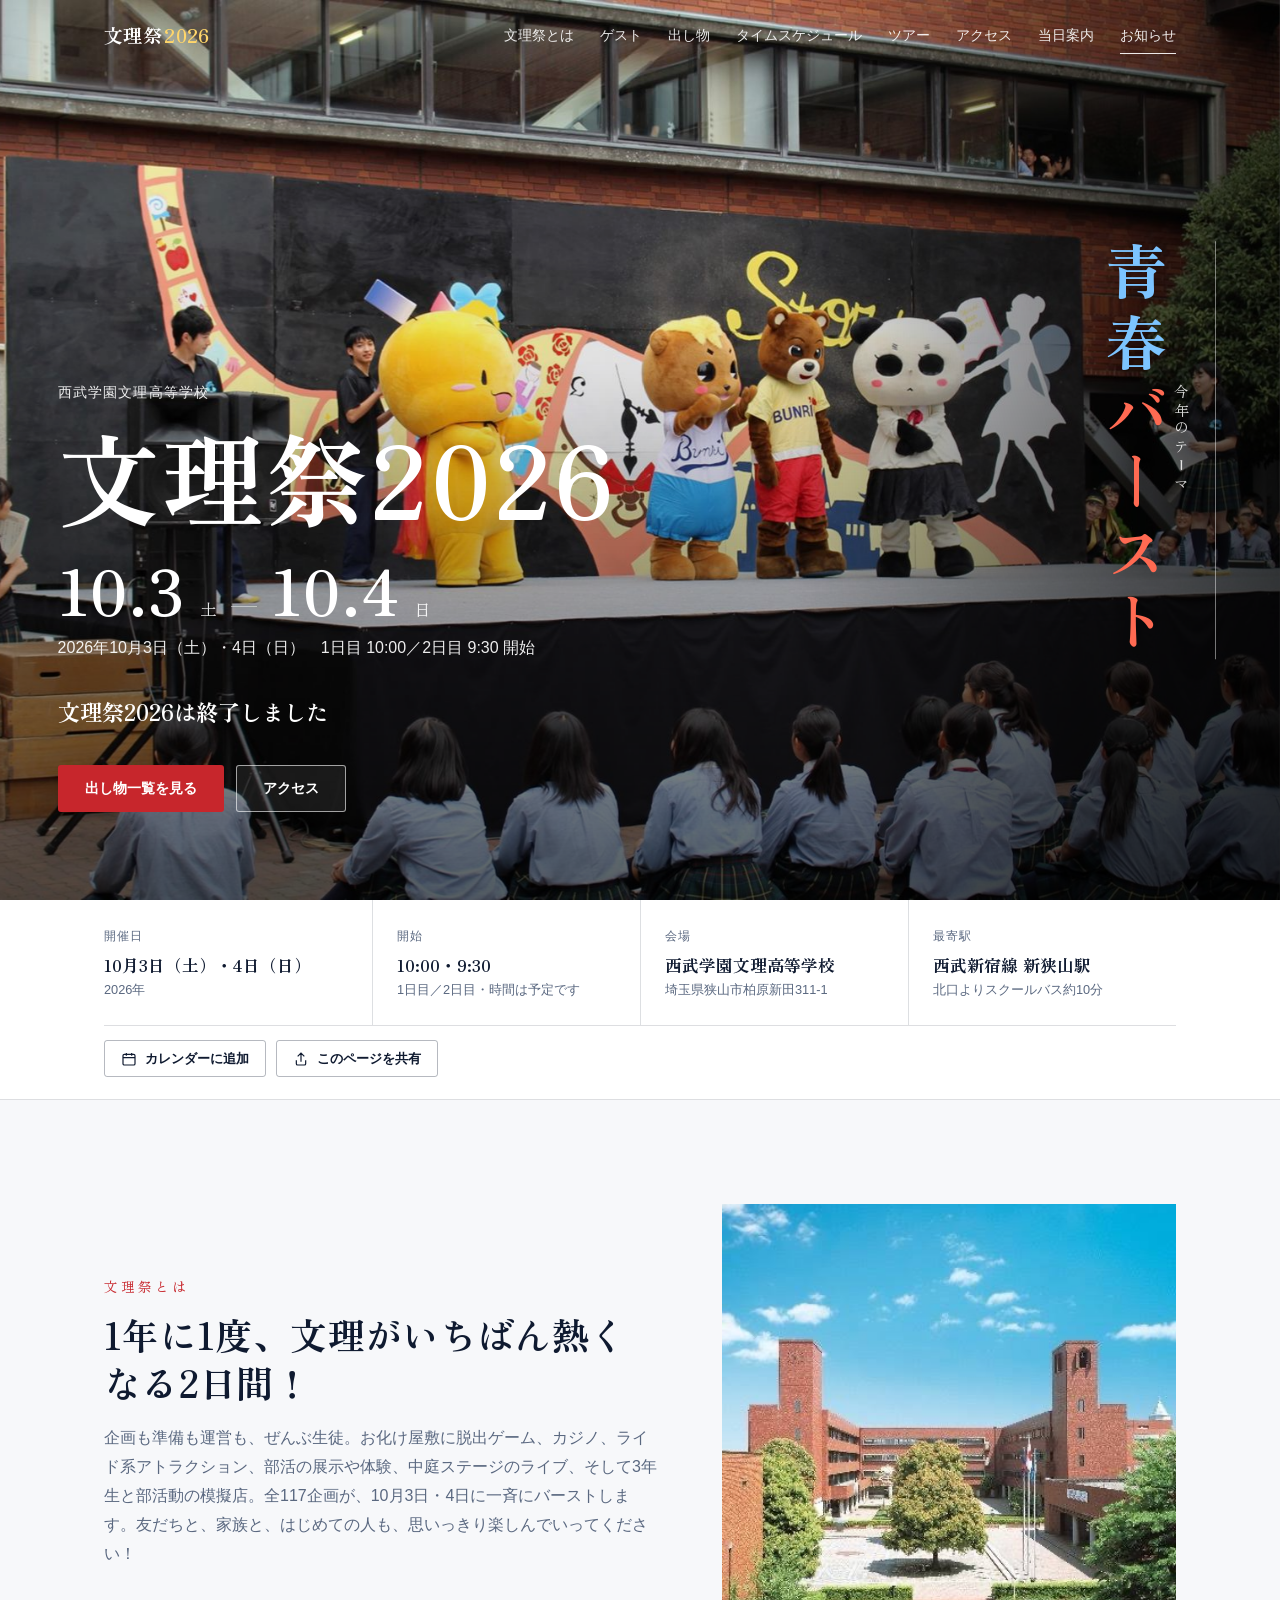
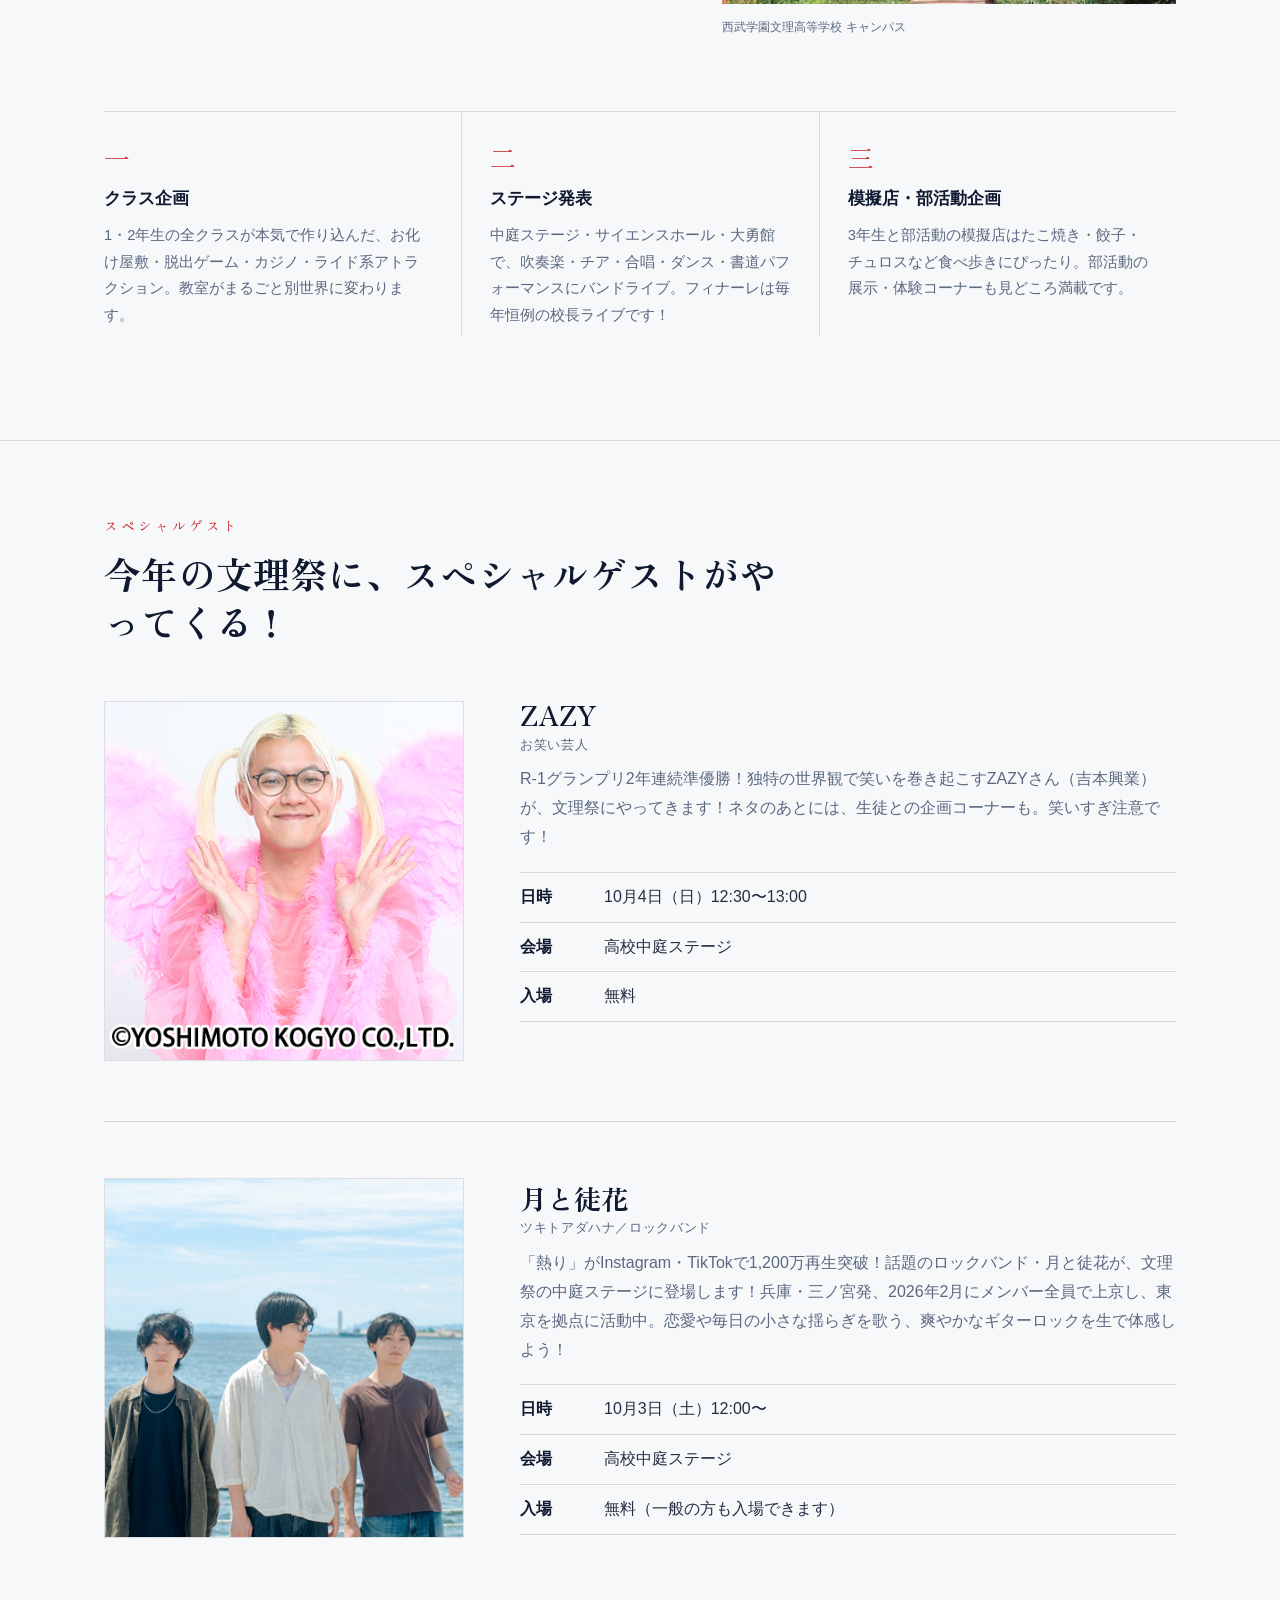
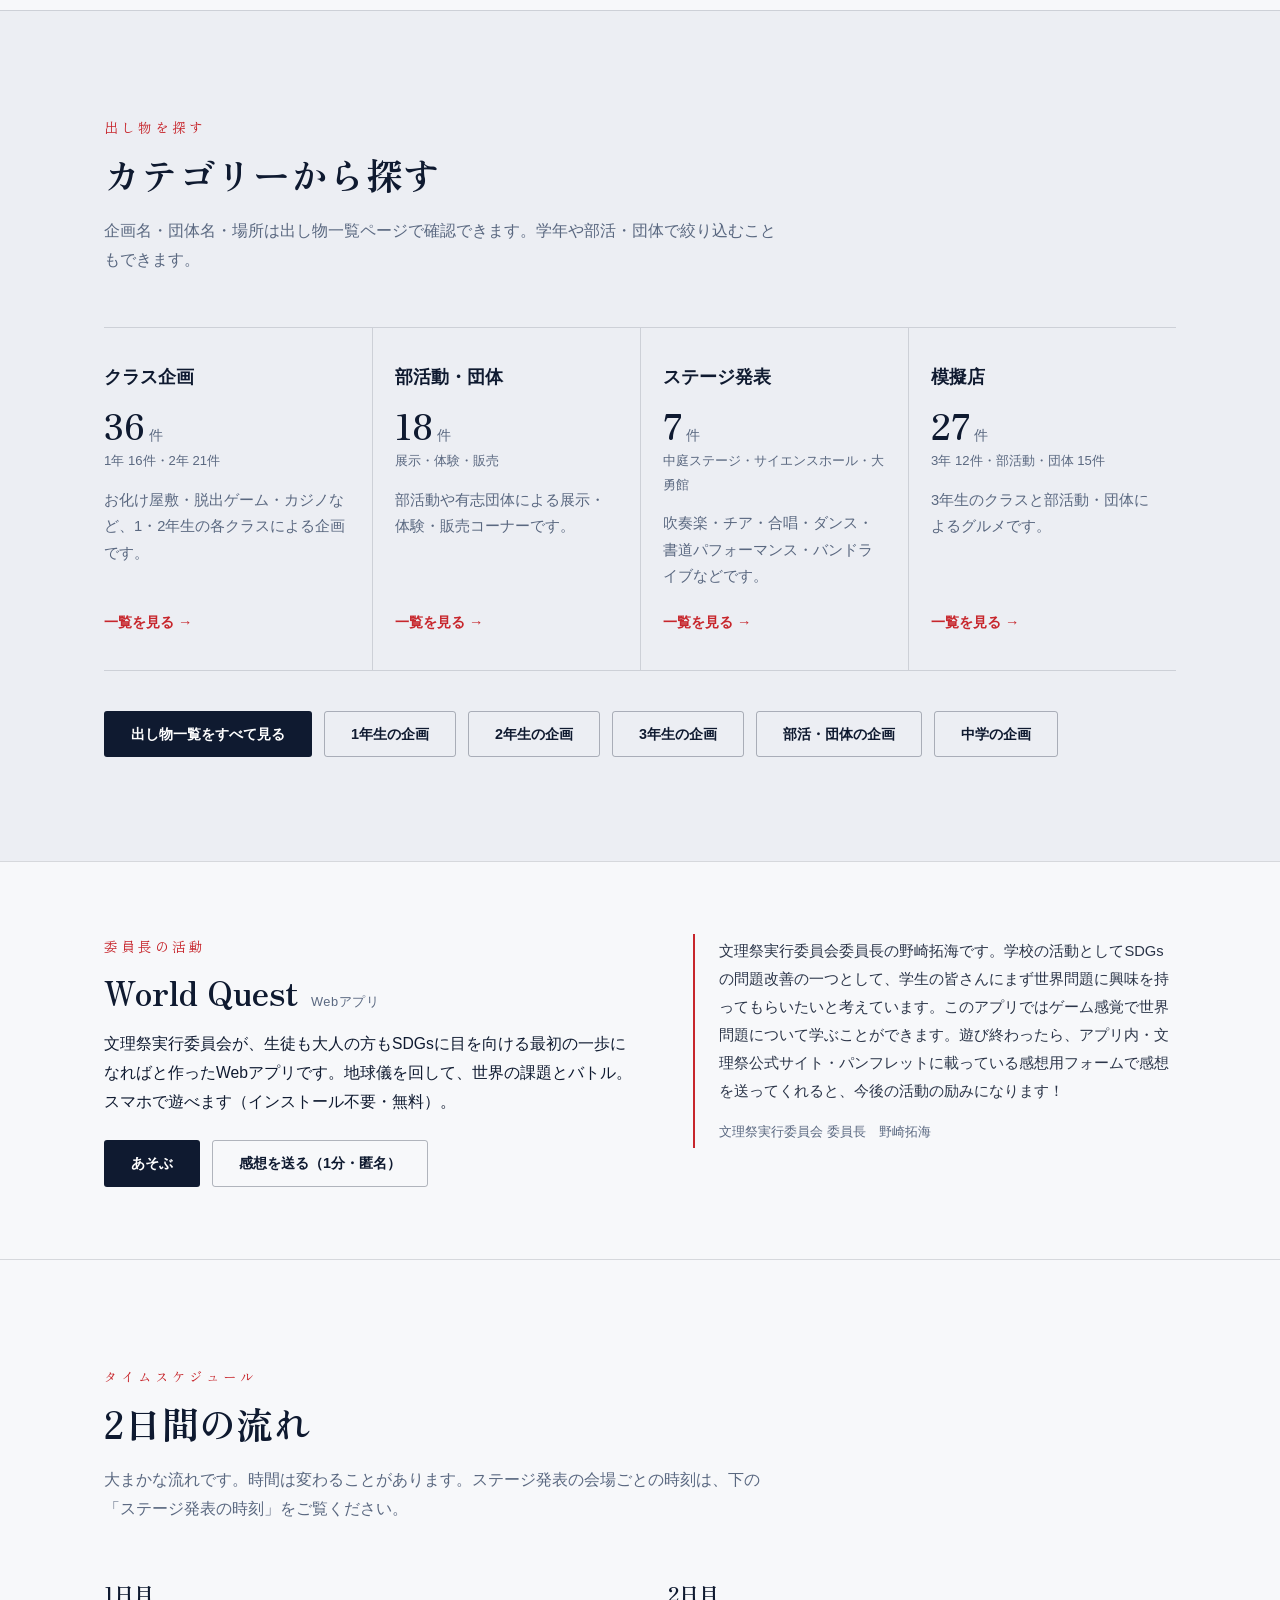
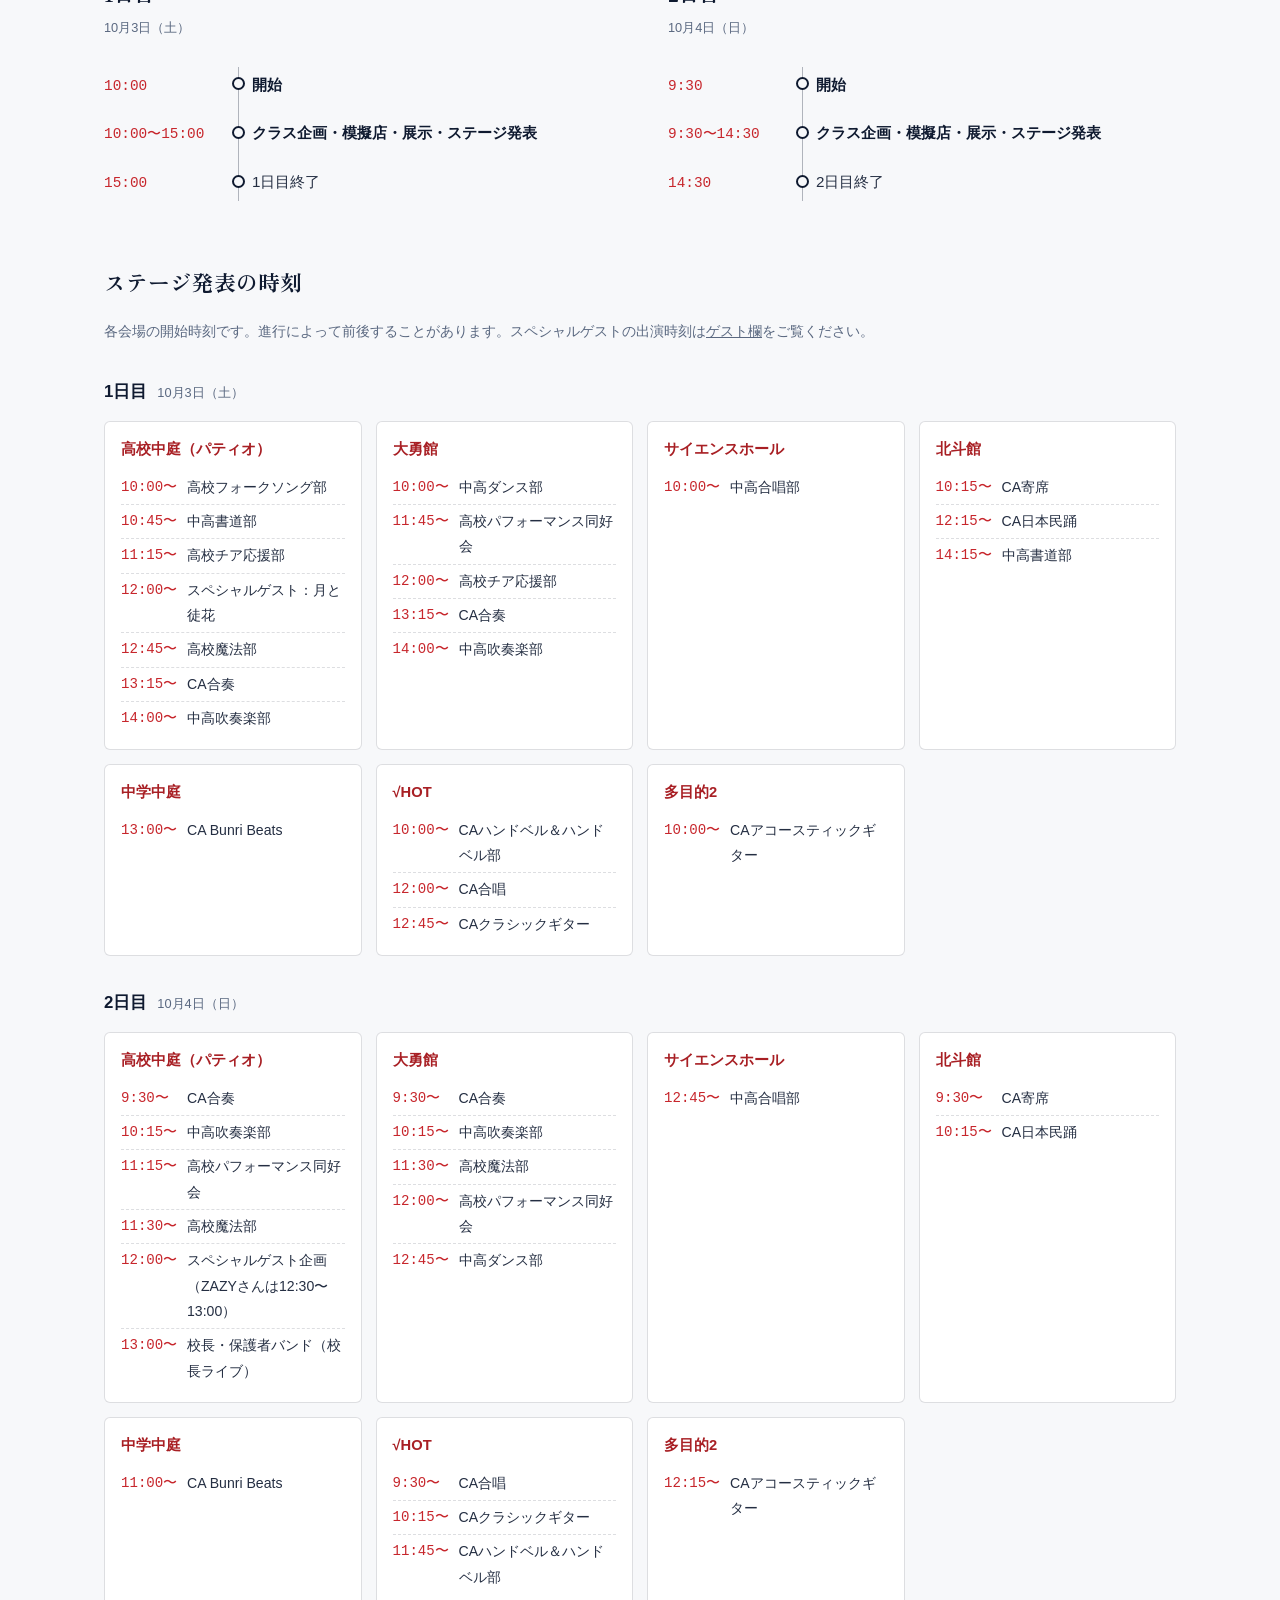
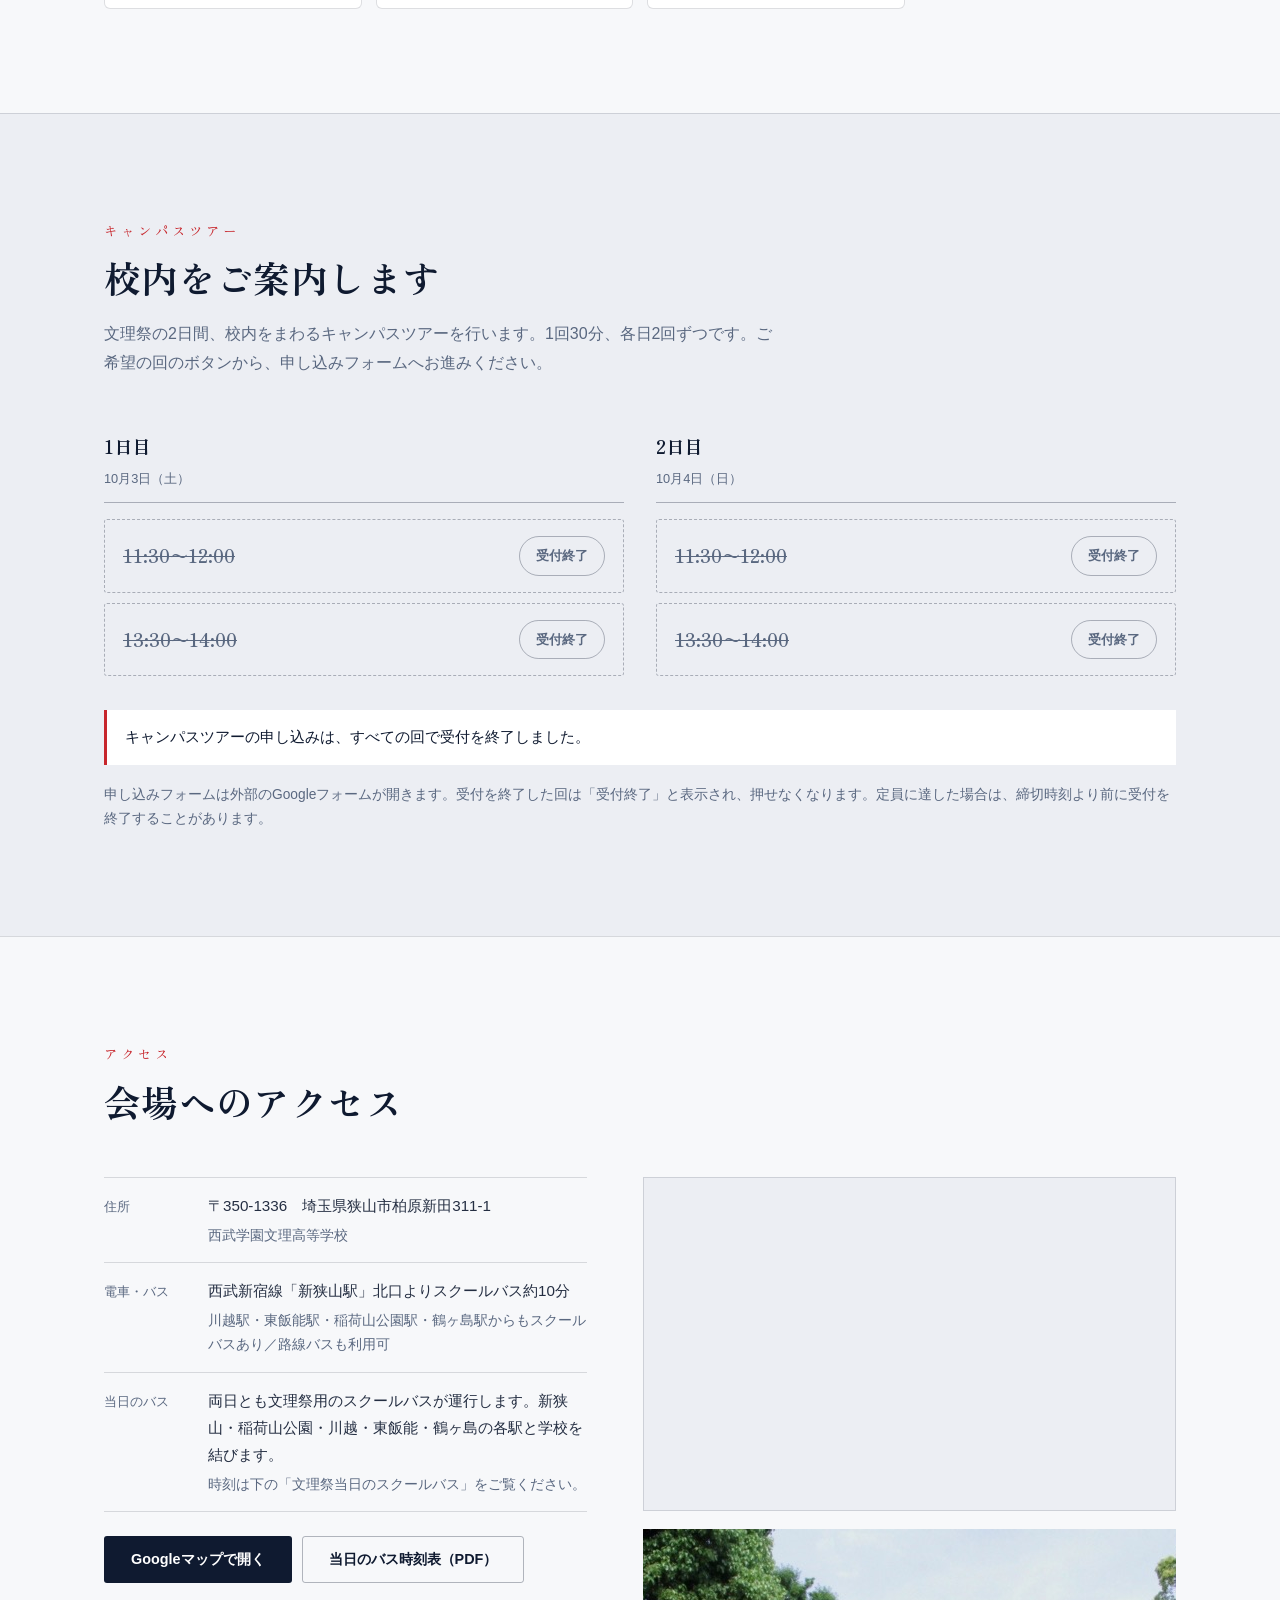
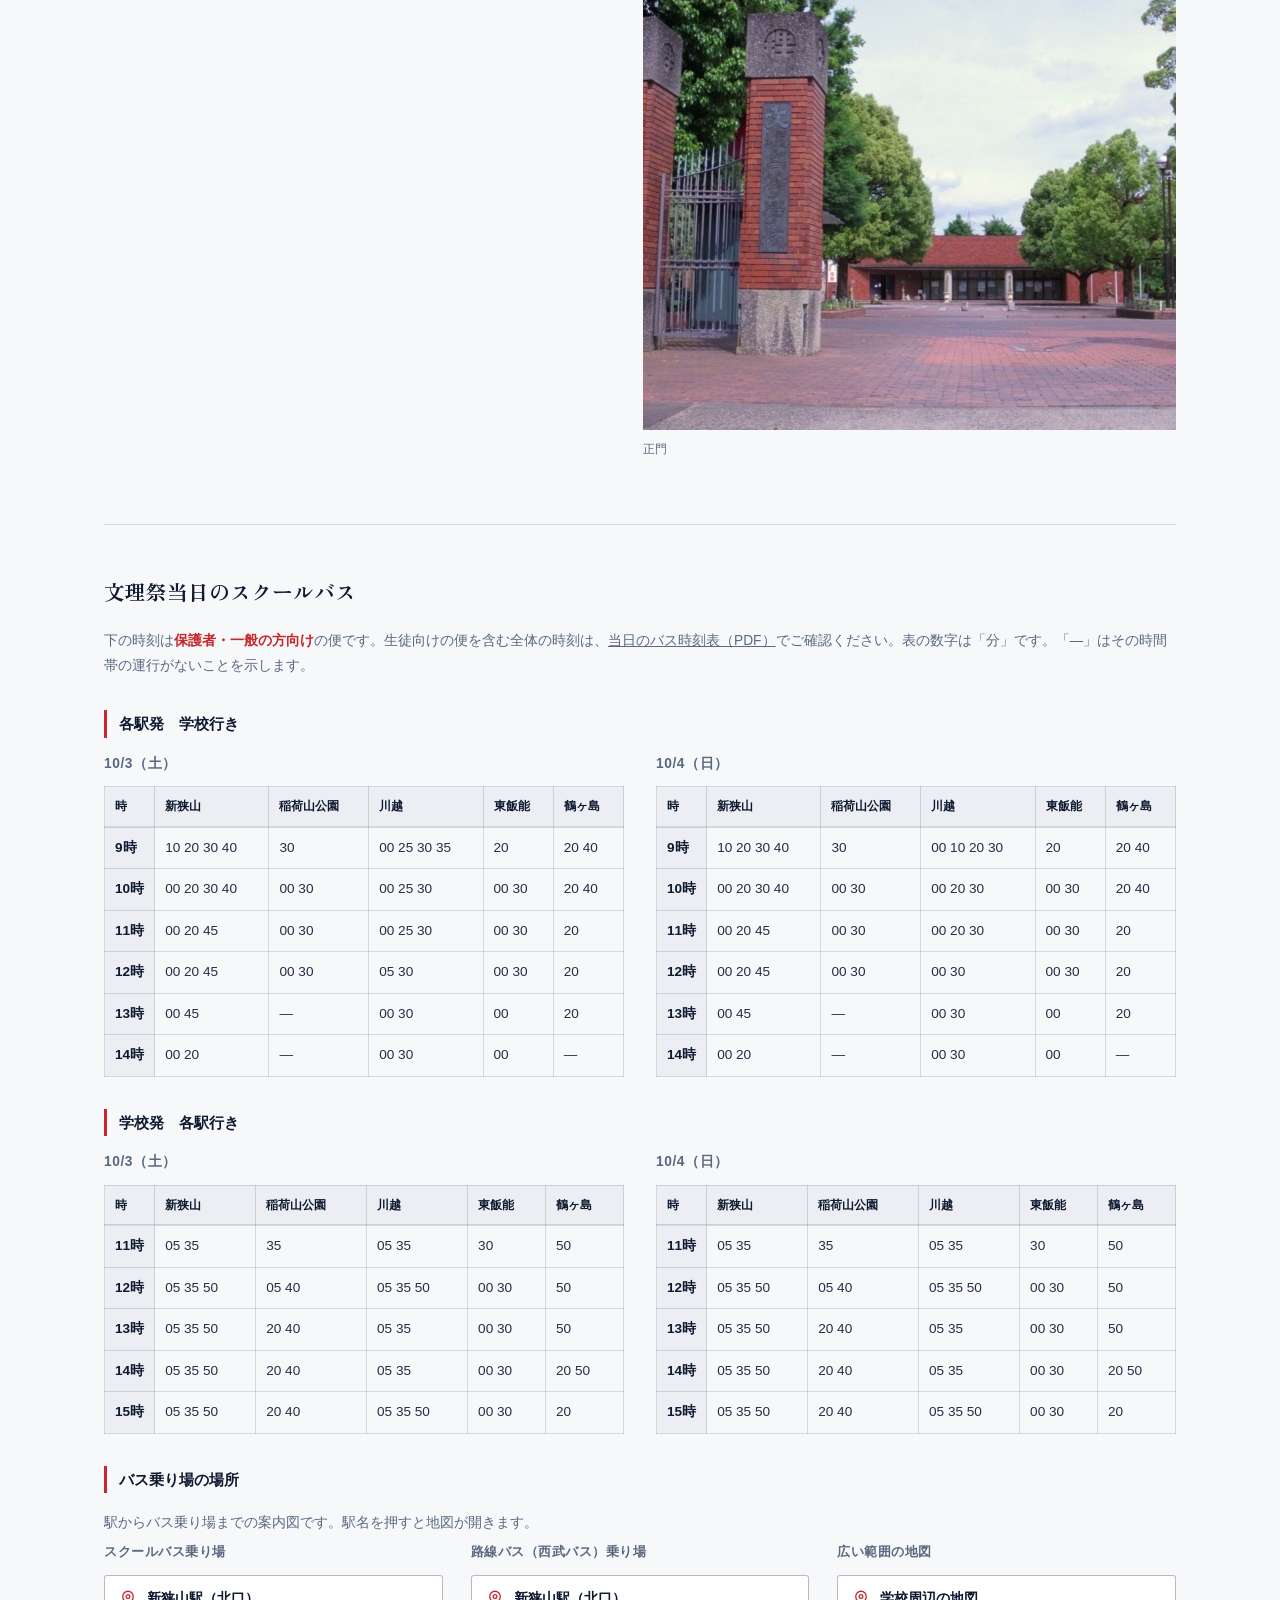
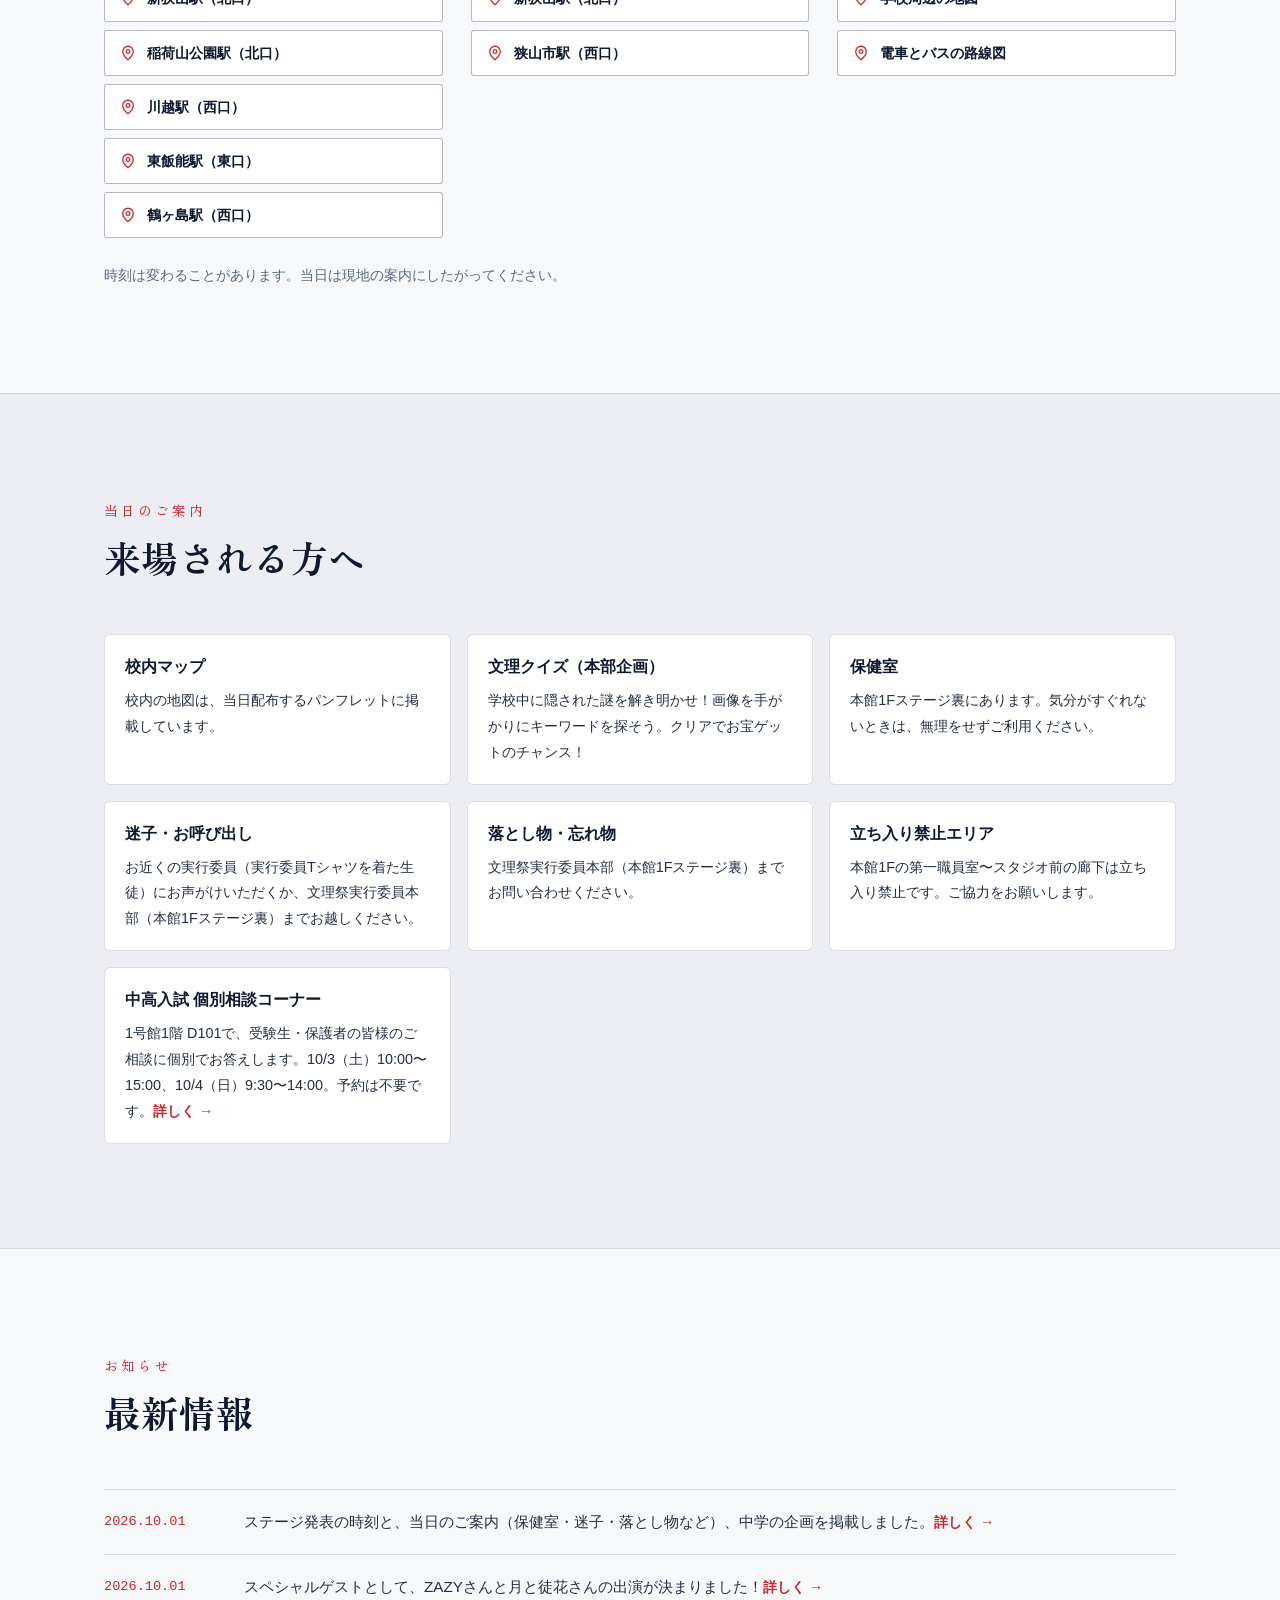
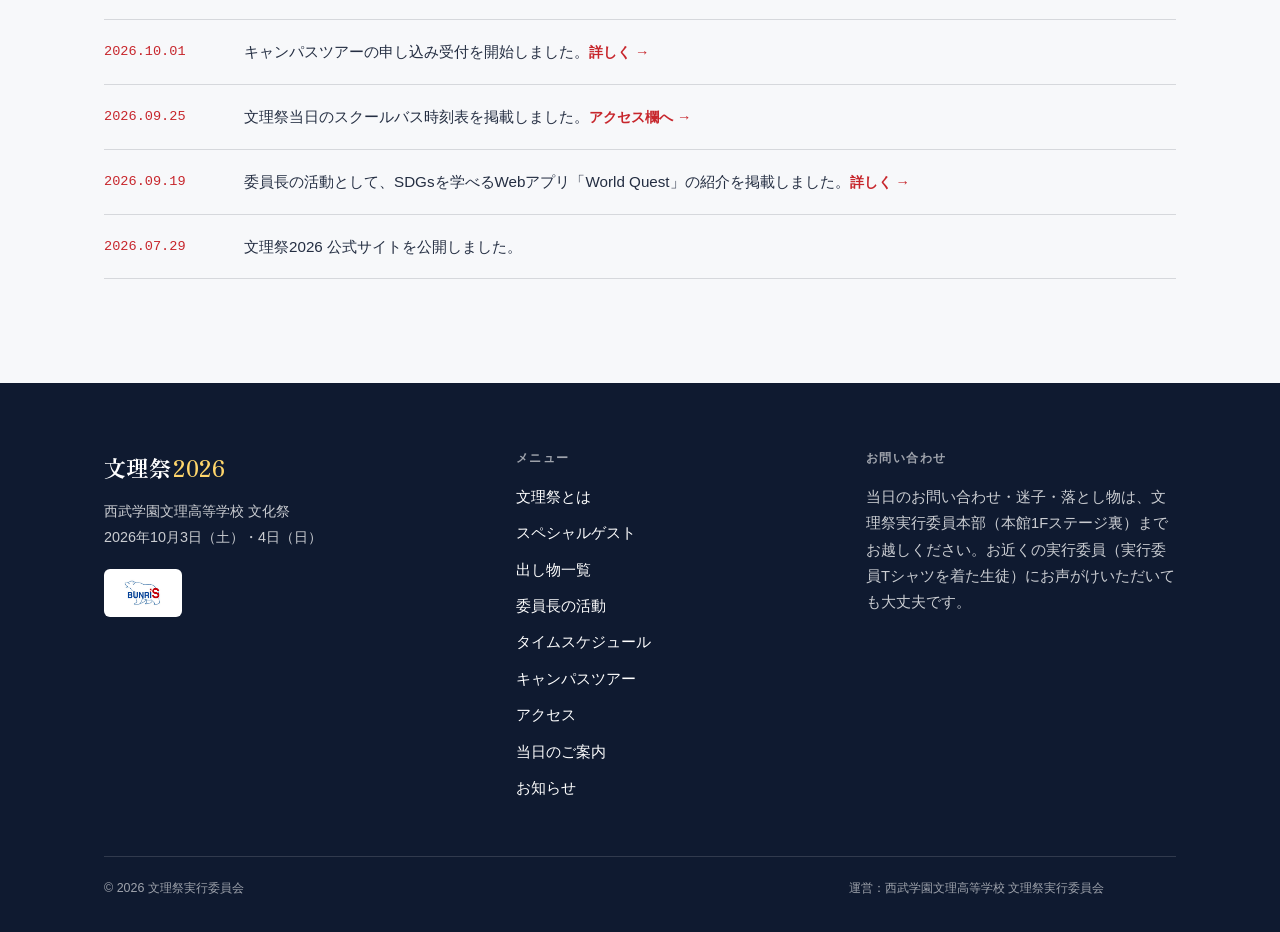
==== commit 462e248e: "強調色を青から赤に変更（背景と見出しはそのまま） - --accent を #0b5fcc から #c7262c へ。冷たい白の背景に合う澄んだ赤にした - ファビコンは元のテラコッタ版から1回だけ変" ====
--- a/index.html
+++ b/index.html
@@ -19,7 +19,7 @@
 <meta name="twitter:image" content="https://bunrisai2026.github.io/images/hero-courtyard.jpg">
 <meta name="theme-color" media="(prefers-color-scheme: light)" content="#f7f8fa">
 <meta name="theme-color" media="(prefers-color-scheme: dark)" content="#0f1a30">
-<link rel="icon" type="image/png" href="images/favicon.png?v=2">
+<link rel="icon" type="image/png" href="images/favicon.png?v=3">
 <script type="application/ld+json">
 {
   "@context": "https://schema.org",
@@ -54,7 +54,7 @@
 <link rel="preconnect" href="https://fonts.googleapis.com">
 <link rel="preconnect" href="https://fonts.gstatic.com" crossorigin>
 <link rel="stylesheet" href="https://fonts.googleapis.com/css2?family=Zen+Old+Mincho:wght@400;700;900&display=swap">
-<link rel="stylesheet" href="css/style.css?v=21">
+<link rel="stylesheet" href="css/style.css?v=22">
 </head>
 <body>
 
--- a/css/style.css
+++ b/css/style.css
@@ -12,8 +12,8 @@
   --muted: #5a6880;
   --line: rgba(15, 26, 48, 0.14);
   --line-strong: rgba(15, 26, 48, 0.3);
-  --accent: #0b5fcc;
-  --accent-ink: #0a4da6;
+  --accent: #c7262c;
+  --accent-ink: #a81f24;
   --sun: #ffd66b;
   --max-width: 1120px;
   --header-h: 72px;
